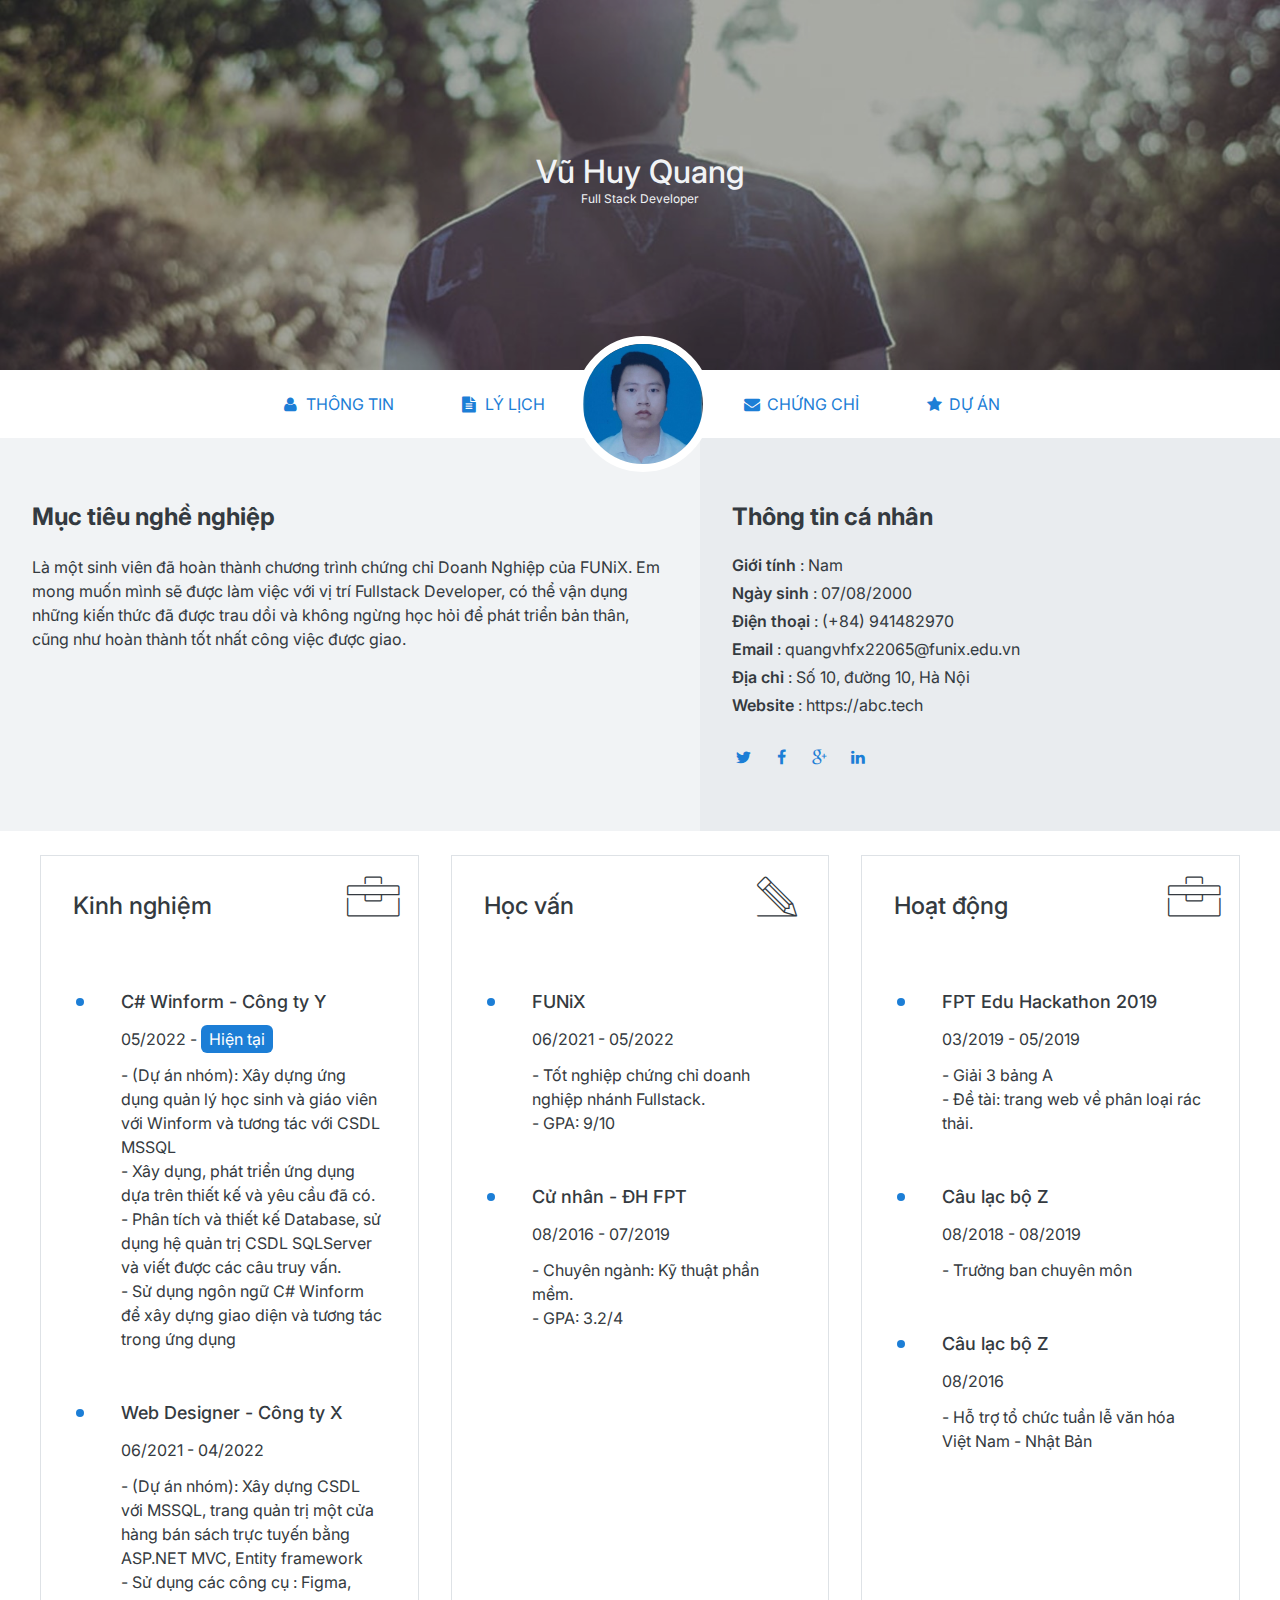
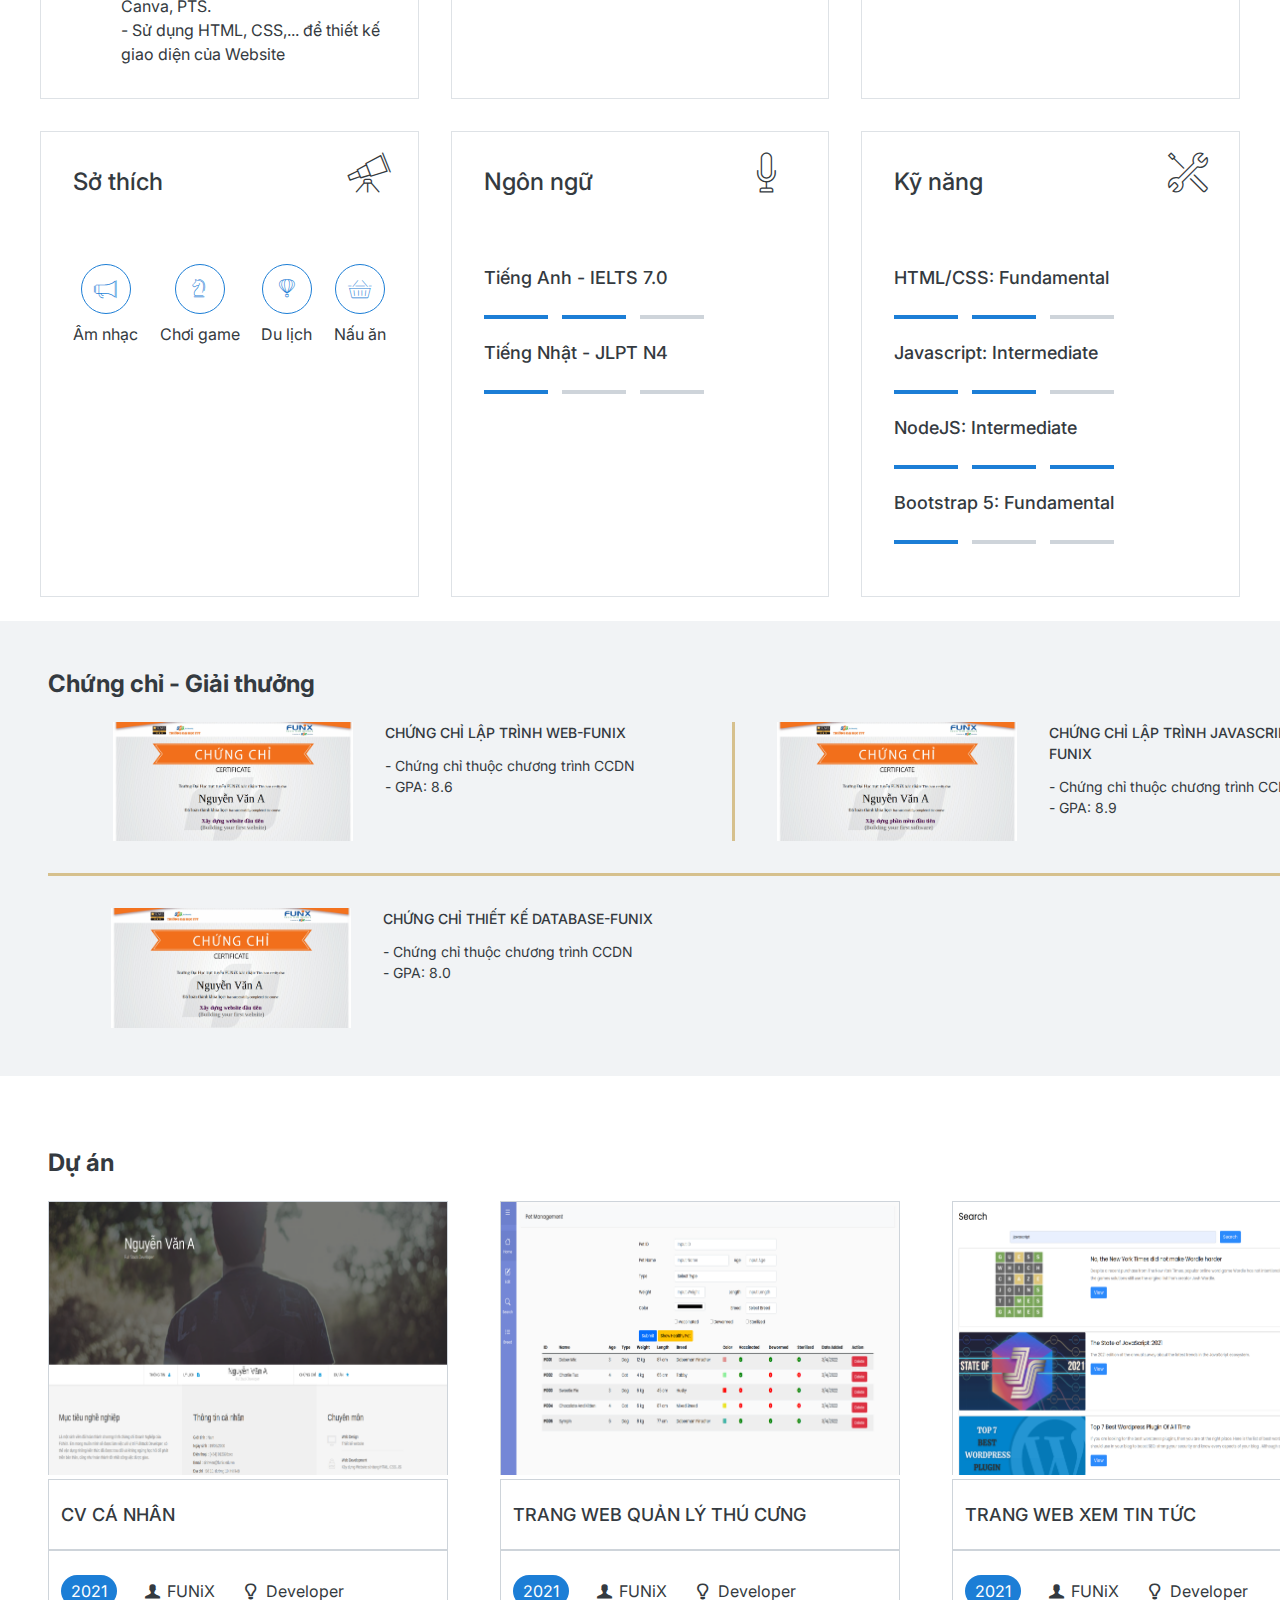
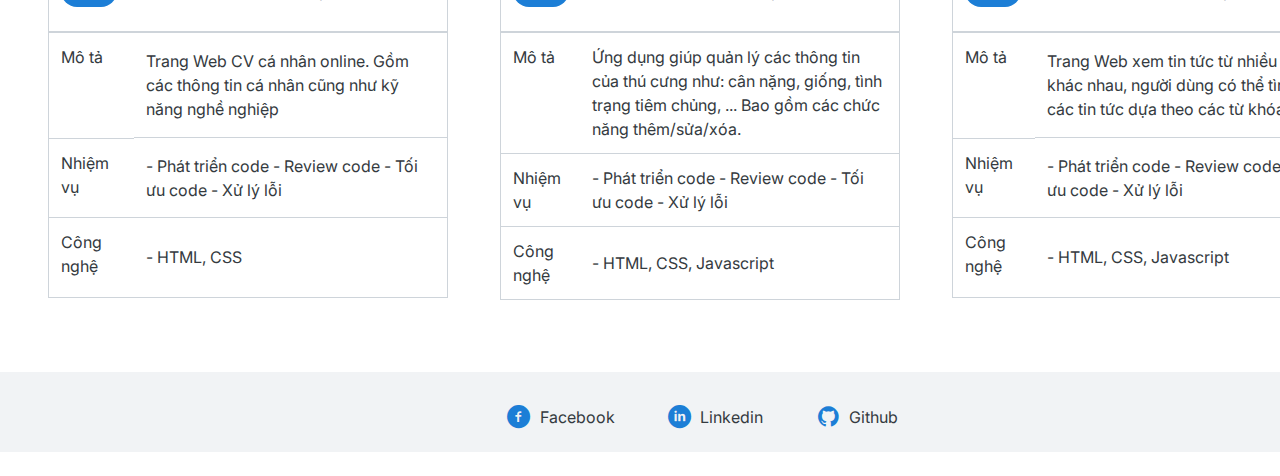
==== index.html @ efa09da6 "Upload assignment 3" ====
<!DOCTYPE html>
<html lang="en">
    <head>
        <meta charset="UTF-8" />
        <meta http-equiv="X-UA-Compatible" content="IE=edge" />
        <meta name="viewport" content="width=device-width, initial-scale=1.0" />

        <!-- CSS -->
        <link rel="stylesheet" href="./css/style.css" />
        <link rel="stylesheet" href="./css/font.css" />
        <link rel="stylesheet" href="./css/laptop.css" />
        <link rel="stylesheet" href="./css/tablet.css" />
        <link rel="stylesheet" href="./css/mobile.css" />
        <!-- Title -->
        <title>Assignment 03</title>
        <link rel="preconnect" href="https://fonts.googleapis.com" />
        <link rel="preconnect" href="https://fonts.gstatic.com" crossorigin />
        <link
            href="https://fonts.googleapis.com/css2?family=Inter:wght@400;500;600;700&display=swap"
            rel="stylesheet"
        />

        <!-- Install Bootstrap -->

        <link
            href="https://cdn.jsdelivr.net/npm/bootstrap@5.3.0-alpha3/dist/css/bootstrap.min.css"
            rel="stylesheet"
            integrity="sha384-KK94CHFLLe+nY2dmCWGMq91rCGa5gtU4mk92HdvYe+M/SXH301p5ILy+dN9+nJOZ"
            crossorigin="anonymous"
        />
        <script
            src="https://cdn.jsdelivr.net/npm/bootstrap@5.3.0-alpha3/dist/js/bootstrap.bundle.min.js"
            integrity="sha384-ENjdO4Dr2bkBIFxQpeoTz1HIcje39Wm4jDKdf19U8gI4ddQ3GYNS7NTKfAdVQSZe"
            crossorigin="anonymous"
        ></script>
    </head>
    <body>
        <!--START BANNER -->
        <div>
            <img
                src="images/banner1.jpg"
                alt="banner"
                class="banner img-fluid"
            />
            <div class="banner-text">
                <h1>Vũ Huy Quang</h1>
                <span>Full Stack Developer</span>
            </div>
        </div>
        <!-- END BANNER -->

        <!-- START NAVBAR -->
        <section id="nav-bar">
            <nav class="nav-container">
                <a href="#about">
                    <i class="icon-user nav-icon"></i>
                    Thông tin
                </a>
                <a href="#job-info">
                    <i class="icon-doc-text-inv nav-icon"></i>
                    Lý lịch
                </a>
                <!-- <div class="nav-text">
                    <p>Vũ Huy Quang</p>
                    <span>Full Stack Developer</span>
                </div> -->
                <img src="images/avatar.jpg" alt="avatar" class="bonus" />
                <a href="#certificate">
                    <i class="icon-mail-alt nav-icon"></i>
                    Chứng chỉ
                </a>
                <a href="#project">
                    <i class="icon-star-1 nav-icon"></i>
                    Dự Án
                </a>
            </nav>
        </section>
        <!-- END NAVBAR -->

        <!-- START THÔNG TIN CÁ NHÂN -->
        <section id="about">
            <div class="about-container">
                <div class="target">
                    <h2 class="section-title">Mục tiêu nghề nghiệp</h2>
                    <p>
                        Là một sinh viên đã hoàn thành chương trình chứng chỉ
                        Doanh Nghiệp của FUNiX. Em mong muốn mình sẽ được làm
                        việc với vị trí Fullstack Developer, có thể vận dụng
                        những kiến thức đã được trau dồi và không ngừng học hỏi
                        để phát triển bản thân, cũng như hoàn thành tốt nhất
                        công việc được giao.
                    </p>
                </div>
                <div class="personal-info">
                    <h2 class="section-title">Thông tin cá nhân</h2>
                    <ul class="info">
                        <li><span>Giới tính</span> : Nam</li>
                        <li><span>Ngày sinh</span> : 07/08/2000</li>
                        <li><span>Điện thoại</span> : (+84) 941482970</li>
                        <li>
                            <span>Email</span> : quangvhfx22065@funix.edu.vn
                        </li>
                        <li><span>Địa chỉ</span> : Số 10, đường 10, Hà Nội</li>
                        <li><span>Website</span> : https://abc.tech</li>
                    </ul>
                    <div class="link-web">
                        <a href="#"><i class="icon-twitter"></i></a>
                        <a href="#"><i class="icon-facebook"></i></a>
                        <a href="#"><i class="icon-gplus"></i></a>
                        <a href="#"><i class="icon-linkedin"></i></a>
                    </div>
                </div>
            </div>
        </section>
        <!-- END THÔNG TIN CÁ NHÂN -->

        <!-- START THÔNG TIN NGHỀ NGHIỆP -->
        <section id="job-info">
            <div class="job-container">
                <div class="exp">
                    <div class="job-title">
                        <h2>Kinh nghiệm</h2>
                        <i class="ic-toolbox job-icon"></i>
                    </div>
                    <div class="exp-content">
                        <ul class="list">
                            <li class="li-bonus">
                                <div class="content">
                                    <p class="title-content">
                                        C# Winform - Công ty Y
                                    </p>
                                    <div class="time">
                                        05/2022 - <span>Hiện tại</span>
                                    </div>
                                    <div class="study">
                                        <p>
                                            - (Dự án nhóm): Xây dựng ứng dụng
                                            quản lý học sinh và giáo viên với
                                            Winform và tương tác với CSDL MSSQL
                                            <br />
                                            - Xây dụng, phát triển ứng dụng dựa
                                            trên thiết kế và yêu cầu đã có.
                                            <br />
                                            - Phân tích và thiết kế Database, sử
                                            dụng hệ quản trị CSDL SQLServer và
                                            viết được các câu truy vấn.
                                            <br />
                                            - Sử dụng ngôn ngữ C# Winform để xây
                                            dựng giao diện và tương tác trong
                                            ứng dụng
                                        </p>
                                    </div>
                                </div>
                            </li>
                            <li class="li-bonus">
                                <div class="content">
                                    <p class="title-content">
                                        Web Designer - Công ty X
                                    </p>
                                    <div class="time">06/2021 - 04/2022</div>
                                    <div class="study">
                                        <p>
                                            - (Dự án nhóm): Xây dựng CSDL với
                                            MSSQL, trang quản trị một cửa hàng
                                            bán sách trực tuyến bằng ASP.NET
                                            MVC, Entity framework
                                            <br />
                                            - Sử dụng các công cụ : Figma,
                                            Canva, PTS. <br />
                                            - Sử dụng HTML, CSS,... để thiết kế
                                            giao diện của Website
                                        </p>
                                    </div>
                                </div>
                            </li>
                        </ul>
                    </div>
                </div>
                <div class="education">
                    <div class="job-title">
                        <h2>Học vấn</h2>
                        <i class="ic-pencil job-icon"></i>
                    </div>
                    <div class="education-content">
                        <ul class="list">
                            <li class="li-bonus">
                                <div class="content">
                                    <p class="title-content">FUNiX</p>
                                    <div class="time">06/2021 - 05/2022</div>
                                    <div class="study">
                                        - Tốt nghiệp chứng chỉ doanh nghiệp
                                        nhánh Fullstack.
                                        <br />
                                        - GPA: 9/10
                                    </div>
                                </div>
                            </li>
                            <li class="li-bonus">
                                <div class="content">
                                    <p class="title-content">
                                        Cử nhân - ĐH FPT
                                    </p>
                                    <div class="time">08/2016 - 07/2019</div>
                                    <div class="study">
                                        - Chuyên ngành: Kỹ thuật phần mềm.
                                        <br />
                                        - GPA: 3.2/4
                                    </div>
                                </div>
                            </li>
                        </ul>
                    </div>
                </div>
                <div class="work">
                    <div class="job-title">
                        <h2>Hoạt động</h2>
                        <i class="ic-toolbox job-icon"></i>
                    </div>
                    <div class="work-content">
                        <ul class="list">
                            <li class="li-bonus">
                                <div class="content">
                                    <p class="title-content">
                                        FPT Edu Hackathon 2019
                                    </p>
                                    <div class="time">03/2019 - 05/2019</div>
                                    <div class="study">
                                        - Giải 3 bảng A
                                        <br />
                                        - Đề tài: trang web về phân loại rác
                                        thải.
                                    </div>
                                </div>
                            </li>
                            <li class="li-bonus">
                                <div class="content">
                                    <p class="title-content">Câu lạc bộ Z</p>
                                    <div class="time">08/2018 - 08/2019</div>
                                    <div class="study">
                                        - Trưởng ban chuyên môn
                                    </div>
                                </div>
                            </li>
                            <li class="li-bonus">
                                <div class="content">
                                    <p class="title-content">Câu lạc bộ Z</p>
                                    <div class="time">08/2016</div>
                                    <div class="study">
                                        - Hỗ trợ tổ chức tuần lễ văn hóa Việt
                                        Nam - Nhật Bản
                                    </div>
                                </div>
                            </li>
                        </ul>
                    </div>
                </div>
                <div class="hobby">
                    <div class="job-title">
                        <h2>Sở thích</h2>
                        <i class="ic-telescope job-icon"></i>
                    </div>
                    <div class="hobby-content">
                        <div class="icon-container">
                            <i class="ic-megaphone hobby-icon-1"></i>
                            <p class="icon-name">Âm nhạc</p>
                        </div>
                        <div class="icon-container">
                            <i class="ic-strategy hobby-icon-2"></i>
                            <p class="icon-name">Chơi game</p>
                        </div>
                        <div class="icon-container">
                            <i class="ic-hotairballoon hobby-icon-2"></i>
                            <p class="icon-name">Du lịch</p>
                        </div>
                        <div class="icon-container">
                            <i class="ic-basket hobby-icon-1"></i>
                            <p class="icon-name">Nấu ăn</p>
                        </div>
                    </div>
                </div>
                <div class="language">
                    <div class="job-title">
                        <h2>Ngôn ngữ</h2>
                        <i class="ic-mic job-icon"></i>
                    </div>
                    <div class="language-content">
                        <p class="title-content">Tiếng Anh - IELTS 7.0</p>
                        <br />
                        <span class="point">&nbsp;</span>
                        <span class="point">&nbsp;</span>
                        <span class="non-point">&nbsp;</span>
                        <p class="title-content">Tiếng Nhật - JLPT N4</p>
                        <br />
                        <span class="point">&nbsp;</span>
                        <span class="non-point">&nbsp;</span>
                        <span class="non-point">&nbsp;</span>
                    </div>
                </div>
                <div class="skill">
                    <div class="job-title">
                        <h2>Kỹ năng</h2>
                        <i class="ic-tools-2 job-icon"></i>
                    </div>
                    <div class="skill-content">
                        <p class="title-content">HTML/CSS: Fundamental</p>
                        <br />
                        <span class="point">&nbsp;</span>
                        <span class="point">&nbsp;</span>
                        <span class="non-point">&nbsp;</span>
                        <p class="title-content">Javascript: Intermediate</p>
                        <br />
                        <span class="point">&nbsp;</span>
                        <span class="point">&nbsp;</span>
                        <span class="non-point">&nbsp;</span>
                        <p class="title-content">NodeJS: Intermediate</p>
                        <br />
                        <span class="point">&nbsp;</span>
                        <span class="point">&nbsp;</span>
                        <span class="point">&nbsp;</span>
                        <p class="title-content">Bootstrap 5: Fundamental</p>
                        <br />
                        <span class="point">&nbsp;</span>
                        <span class="non-point">&nbsp;</span>
                        <span class="non-point">&nbsp;</span>
                    </div>
                </div>
            </div>
        </section>
        <!-- END THÔNG TIN NGHỀ NGHIỆP -->

        <!-- START CHỨNG CHỈ, GIẢI THƯỞNG -->
        <section id="certificate">
            <div class="cert-container">
                <h2 class="section-title">Chứng chỉ - Giải thưởng</h2>
                <div class="cert-content">
                    <div class="cert cert-1">
                        <img
                            src="images/Cert_DBI.png"
                            alt="chứng chỉ"
                            class="img-cert"
                        />
                        <p>
                            <span>chứng chỉ lập trình web-funix</span><br />
                            - Chứng chỉ thuộc chương trình CCDN <br />
                            - GPA: 8.6
                        </p>
                    </div>
                    <div class="cert cert-2">
                        <img
                            src="images/Cert_PRF.png"
                            alt="chứng chỉ"
                            class="img-cert"
                        />
                        <p>
                            <span>chứng chỉ lập trình Javascript - funix</span
                            ><br />
                            - Chứng chỉ thuộc chương trình CCDN <br />
                            - GPA: 8.9
                        </p>
                    </div>
                    <div class="cert cert-3">
                        <img
                            src="images/Cert_WEB.png"
                            alt="chứng chỉ"
                            class="img-cert"
                        />
                        <p>
                            <span>chứng chỉ thiết kế database-funix</span><br />
                            - Chứng chỉ thuộc chương trình CCDN <br />
                            - GPA: 8.0
                        </p>
                    </div>
                </div>
            </div>
        </section>
        <!-- END CHỨNG CHỈ, GIẢI THƯỞNG -->

        <!-- START DỰ ÁN -->
        <section id="project">
            <div class="project-container">
                <h2 class="section-title">Dự án</h2>
                <div class="project-content">
                    <div class="project-1">
                        <img
                            src="images/project_1.png"
                            alt="Dự án 1"
                            class="project-img"
                        />
                        <div class="project-title">CV cá nhân</div>
                        <div class="project-info">
                            <span class="project-time">2021</span>
                            <p>
                                <i class="icon-user-1"></i>
                                FUNiX
                            </p>
                            <p>
                                <i class="icon-lamp"></i>
                                Developer
                            </p>
                        </div>
                        <table class="#">
                            <tr>
                                <td class="th">Mô tả</td>
                                <td>
                                    Trang Web CV cá nhân online. Gồm các thông
                                    tin cá nhân cũng như kỹ năng nghề nghiệp
                                </td>
                            </tr>
                            <tr>
                                <td>Nhiệm vụ</td>
                                <td>
                                    - Phát triển code - Review code - Tối ưu
                                    code - Xử lý lỗi
                                </td>
                            </tr>
                            <tr>
                                <td>Công nghệ</td>
                                <td>- HTML, CSS</td>
                            </tr>
                        </table>
                    </div>
                    <div class="project-2">
                        <img
                            src="images/project_2.png"
                            alt="Dự án 2"
                            class="project-img"
                        />
                        <div class="project-title">
                            Trang web quản lý thú cưng
                        </div>
                        <div class="project-info">
                            <span class="project-time">2021</span>
                            <p>
                                <i class="icon-user-1"></i>
                                FUNiX
                            </p>
                            <p>
                                <i class="icon-lamp"></i>
                                Developer
                            </p>
                        </div>
                        <table class="#">
                            <tr>
                                <td class="th">Mô tả</td>
                                <td>
                                    Ứng dụng giúp quản lý các thông tin của thú
                                    cưng như: cân nặng, giống, tình trạng tiêm
                                    chủng, ... Bao gồm các chức năng
                                    thêm/sửa/xóa.
                                </td>
                            </tr>
                            <tr>
                                <td>Nhiệm vụ</td>
                                <td>
                                    - Phát triển code - Review code - Tối ưu
                                    code - Xử lý lỗi
                                </td>
                            </tr>
                            <tr>
                                <td>Công nghệ</td>
                                <td>- HTML, CSS, Javascript</td>
                            </tr>
                        </table>
                    </div>
                    <div class="project-3">
                        <img
                            src="images/project_3.png"
                            alt="Dự án 3"
                            class="project-img"
                        />
                        <div class="project-title">Trang web xem tin tức</div>
                        <div class="project-info">
                            <span class="project-time">2021</span>
                            <p>
                                <i class="icon-user-1"></i>
                                FUNiX
                            </p>
                            <p>
                                <i class="icon-lamp"></i>
                                Developer
                            </p>
                        </div>
                        <table class="#">
                            <tr>
                                <td class="th">Mô tả</td>
                                <td>
                                    Trang Web xem tin tức từ nhiều nguồn khác
                                    nhau, người dùng có thể tìm kiếm các tin tức
                                    dựa theo các từ khóa
                                </td>
                            </tr>
                            <tr>
                                <td>Nhiệm vụ</td>
                                <td>
                                    - Phát triển code - Review code - Tối ưu
                                    code - Xử lý lỗi
                                </td>
                            </tr>
                            <tr>
                                <td>Công nghệ</td>
                                <td>- HTML, CSS, Javascript</td>
                            </tr>
                        </table>
                    </div>
                </div>
            </div>
        </section>
        <!-- END DỰ ÁN -->

        <!-- START LIÊN HỆ -->
        <section id="footer">
            <div class="footer-container">
                <ul>
                    <li>
                        <i class="icon-facebook-circled footer-icon"></i>
                        Facebook
                    </li>
                    <li>
                        <i class="icon-linkedin-circled footer-icon"></i>
                        Linkedin
                    </li>
                    <li>
                        <i class="icon-github-circled footer-icon"></i>
                        Github
                    </li>
                </ul>
            </div>
        </section>
        <!-- END LIÊN HỆ -->

        <!-- Popper -->
        <script
            src="https://cdn.jsdelivr.net/npm/@popperjs/core@2.11.7/dist/umd/popper.min.js"
            integrity="sha384-zYPOMqeu1DAVkHiLqWBUTcbYfZ8osu1Nd6Z89ify25QV9guujx43ITvfi12/QExE"
            crossorigin="anonymous"
        ></script>
        <script
            src="https://cdn.jsdelivr.net/npm/bootstrap@5.3.0-alpha3/dist/js/bootstrap.min.js"
            integrity="sha384-Y4oOpwW3duJdCWv5ly8SCFYWqFDsfob/3GkgExXKV4idmbt98QcxXYs9UoXAB7BZ"
            crossorigin="anonymous"
        ></script>
    </body>
</html>
---- css/style.css ----
/*
SPACING SYSTEM (px)
2 / 4 / 8 / 12 / 16 / 24 / 32 / 48 / 64 / 80 / 96 / 128

FONT SIZE SYSTEM (px)
10 / 12 / 14 / 16 / 18 / 20 / 24 / 30 / 36 / 44 / 52 / 62 / 74 / 86 / 98
*/

/* text color: #343a40 */

* {
    margin: 0px;
    padding: 0;
    box-sizing: border-box;
}

body {
    font-family: "Inter", sans-serif;
}

/* CSS banner */

.banner-text h1 {
    font-size: 2em;
    font-weight: 500;
}

.banner-text span {
    font-size: 12px;
}

.banner {
    display: block;
    width: 1400px;
    margin: auto;
    /* margin-bottom: 24px; */
    position: relative;
    filter: brightness(70%);
    max-width: 100%;
    height: auto;
}

.banner-text {
    color: #f1f3f5;
    text-align: center;
    line-height: 1.1;
    position: absolute;
    top: 20%;
    left: 50%;
    transform: translate(-50%, -50%);
}

/* CSS Navbar */

.nav-container {
    display: flex;
    align-items: center;
    justify-content: center;
    gap: 64px;
}

.nav-text {
    display: inline-block;
    text-align: center;
    color: #212529;
}

.nav-text p {
    font-size: 24px;
}

.nav-text span {
    font-size: 12px;
}

#nav-bar a:link,
#nav-bar a:visited {
    font-size: 16px;
    text-decoration: none;
    text-transform: uppercase;
    color: #1c7ed6;
    cursor: pointer;
}

/* CSS about */

.about-container {
    width: 1400px;
    margin: 0px auto;
    display: grid;
    grid-template-columns: 1fr 1fr;
    color: #343a40;
}

.target {
    background: #f1f3f5;
    padding: 64px 32px;
}

.section-title {
    font-size: 24px;
    margin-bottom: 24px;
}

.target p {
    font-size: 16px;
    line-height: 1.5;
}

.personal-info {
    background: #e9ecef;
    padding: 64px 32px;
}

.info {
    display: flex;
    flex-direction: column;
    gap: 8px;
    margin-bottom: 32px;
    padding-left: 0;
}

.info li {
    list-style: none;
}

.info li span {
    font-weight: 600;
}

.link-web a:link,
.link-web a:visited {
    color: #1c7ed6;
    cursor: pointer;
}

.link-web a {
    margin-right: 12px;
}

.link-web a:last-child {
    margin-left: 0;
}

/* CSS job info */

/* CSS Kinh nghiệm, Học vấn, Hoạt động */

.job-container {
    width: 1200px;
    margin: 24px auto;
    display: grid;
    grid-template-columns: 1fr 1fr 1fr;
    grid-template-rows: auto auto;
    gap: 32px;
    /* align-items: center; */
    justify-content: center;
    color: #343a40;
    line-height: 1.5;
}

.exp,
.education,
.work,
.hobby,
.language,
.skill {
    padding: 32px;
    border: 1px solid #dee2e6;
}

.job-title {
    display: flex;
    align-items: center;
    justify-content: space-between;
    margin-bottom: 64px;
}

.job-container h2 {
    font-size: 24px;
    font-weight: 500;
    width: 75%;
}

.job-icon {
    transform: scale(2.5) translate(50%, -25%);
    width: 25%;
}

.title-content {
    font-size: 18px;
    font-weight: 500;
}

.time {
    margin: 12px auto;
}

.time span {
    color: #fff;
    padding: 4px 8px;
    background-color: #1c7ed6;
    border-radius: 6px;
}

.list {
    list-style: none;
    display: flex;
    flex-direction: column;
    gap: 48px;
}

.li-bonus {
    position: relative;
    margin: 0;
    padding-left: 48px;
}

.li-bonus::before {
    content: "";
    border-radius: 50%;
    background-color: #1c7ed6;
    position: absolute;
    top: 10px;
    left: 3px;
    height: 8px;
    width: 8px;
}

/* CSS Sở thích, Ngôn ngữ, Kỹ năng */

.hobby-content {
    display: flex;
    align-items: center;
    justify-content: space-between;
}

.hobby-icon-1,
.hobby-icon-2 {
    width: 24px;
    height: 24px;
    padding: 24px;
    border: 1px solid #1c7ed6;
    border-radius: 50%;
    color: #1c7ed6;
    position: relative;
    font-size: 18px;
}

.hobby-icon-1::before {
    position: absolute;
    top: 32%;
    left: 26%;
}

.hobby-icon-2::before {
    position: absolute;
    top: 31%;
    left: 34%;
}

.icon-container {
    display: flex;
    flex-direction: column;
    align-items: center;
    gap: 8px;
}

.point {
    background: #1c7ed6;
    display: inline-block;
    height: 4px;
    margin-right: 10px;
    width: 64px;
}

.non-point {
    background: #ced4da;
    display: inline-block;
    height: 4px;
    margin-right: 10px;
    width: 64px;
}

/* CSS chứng chỉ, giải thưởng */

.cert-container {
    width: 1400px;
    background-color: #f1f3f5;
    margin: 24px auto;
    padding: 48px;
    color: #343a40;
}

.cert-content {
    display: grid;
    grid-template-columns: 1fr 1fr;
    gap: 0px;
    align-content: center;
    justify-content: space-between;
}

.cert {
    display: flex;
    align-items: flex-start;
    justify-content: center;
    gap: 32px;
}

.cert-1,
.cert-2 {
    padding-bottom: 32px;
    border-bottom: 3px solid #d6c08d;
}

.cert-2 {
    padding-left: 32px;
}

.cert-2::before {
    content: "";
    background-color: #d6c08d;
    display: inline-block;
    height: 119px;
    margin-right: 10px;
    width: 3px;
}
.cert-3 {
    padding-top: 32px;
    padding-left: 16px;
}

.cert span {
    font-size: 14px;
    display: inline-block;
    margin-bottom: 12px;
    font-weight: 500;
    text-transform: uppercase;
}

.cert p {
    font-size: 14px;
    line-height: 1.5;
}

.img-cert {
    width: 240px;
}

/* CSS Dự án */

.project-container {
    width: 1400px;
    margin: 24px auto;
    padding: 48px;
    color: #343a40;
}

.project-content {
    display: flex;
    align-items: flex-start;
    justify-content: space-between;
    gap: 24px;
    border-collapse: collapse;
}

.project-img {
    width: 400px;
    border: 1px solid #ced4da;
    border-bottom: none;
}

.project-title {
    font-size: 18px;
    font-weight: 500;
    text-transform: uppercase;
    padding: 24px 12px;
    border: 1px solid #ced4da;
}

.project-info {
    font-size: 16px;
    display: flex;
    align-items: center;
    justify-content: flex-start;
    gap: 24px;
    padding: 24px 12px;
    border: 1px solid #ced4da;
}

.project-time {
    color: #fff;
    padding: 6px 10px;
    background-color: #1c7ed6;
    border-radius: 100px;
}

table {
    width: 400px;
    height: 266px;
    border-collapse: collapse;
    border: 1px solid #ced4da;
    font-size: 16px;
    line-height: 1.5;
}

tr td:first-child {
    display: flex;
    align-items: flex-start;
    border-bottom: none;
}

.th {
    border-top: none;
}

td {
    border-bottom: 1px solid #ced4da;
    border-top: 1px solid #ced4da;
    padding: 12px;
    text-align: left;
}

/* CSS footer */

.footer-container {
    width: 1400px;
    height: 80px;
    margin: 24px auto;
    background-color: #f1f3f5;
    color: #343a40;
    font-size: 16px;
}

.footer-icon {
    color: #1c7ed6;
    font-size: 24px;
}

.footer-container ul {
    list-style: none;
    display: flex;
    align-items: center;
    justify-content: center;
    gap: 48px;
    padding-top: 30px;
}

.footer-container li {
    display: flex;
    align-items: center;
    justify-content: space-between;
    gap: 4px;
}

/* CSS năng cao */

.bonus {
    width: 68px;
    border: 4px solid #fff;
    border-radius: 50%;
    transform: scale(2);
}
---- css/font.css ----
@font-face {
	font-family: 'open_sanslight';
	src: url('../fonts/OpenSans-Light-webfont.eot');
	src: url('../fonts/OpenSans-Light-webfont.eot#iefix') format('embedded-opentype'),
		url('../fonts/OpenSans-Light-webfont.woff') format('woff'),
		url('../fonts/OpenSans-Light-webfont.ttf') format('truetype'),
		url('../fonts/OpenSans-Light-webfont.svg#open_sanslight') format('svg');
	font-weight: normal;
	font-style: normal;

}

@font-face {
	font-family: 'open_sansitalic';
	src: url('../fonts/OpenSans-Italic-webfont.eot');
	src: url('../fonts/OpenSans-Italic-webfont.eot#iefix') format('embedded-opentype'),
		url('../fonts/OpenSans-Italic-webfont.woff') format('woff'),
		url('../fonts/OpenSans-Italic-webfont.ttf') format('truetype'),
		url('../fonts/OpenSans-Italic-webfont.svg#open_sansitalic') format('svg');
	font-weight: normal;
	font-style: normal;

}

@font-face {
	font-family: 'open_sanssemibold';
	src: url('../fonts/OpenSans-Semibold-webfont.eot');
	src: url('../fonts/OpenSans-Semibold-webfont.eot#iefix') format('embedded-opentype'),
		url('../fonts/OpenSans-Semibold-webfont.woff') format('woff'),
		url('../fonts/OpenSans-Semibold-webfont.ttf') format('truetype'),
		url('../fonts/OpenSans-Semibold-webfont.svg#open_sanssemibold') format('svg');
	font-weight: normal;
	font-style: normal;

}


@font-face {
	font-family: 'open_sanslight_italic';
	src: url('../fonts/OpenSans-LightItalic-webfont.eot');
	src: url('../fonts/OpenSans-LightItalic-webfont.eot#iefix') format('embedded-opentype'),
		url('../fonts/OpenSans-LightItalic-webfont.woff') format('woff'),
		url('../fonts/OpenSans-LightItalic-webfont.ttf') format('truetype'),
		url('../fonts/OpenSans-LightItalic-webfont.svg#open_sanslight_italic') format('svg');
	font-weight: normal;
	font-style: normal;

}

@font-face {
	font-family: 'open_sansregular';
	src: url('../fonts/OpenSans-Regular-webfont.eot');
	src: url('../fonts/OpenSans-Regular-webfont.eot#iefix') format('embedded-opentype'),
		url('../fonts/OpenSans-Regular-webfont.woff') format('woff'),
		url('../fonts/OpenSans-Regular-webfont.ttf') format('truetype'),
		url('../fonts/OpenSans-Regular-webfont.svg#open_sansregular') format('svg');
	font-weight: normal;
	font-style: normal;

}


@font-face {
	font-family: 'fontello';
	src: url('../fonts/fontello.eot');
	src: url('../fonts/fontello.eot#iefix') format('embedded-opentype'),
		url('../fonts/fontello.woff') format('woff'),
		url('../fonts/fontello.ttf') format('truetype'),
		url('../fonts/fontello.svg#fontello') format('svg');
	font-weight: normal;
	font-style: normal;
}

[class^="icon-"]:before,
[class*=" icon-"]:before {
	font-family: "fontello";
	font-style: normal;
	font-weight: normal;
	speak: none;

	display: inline-block;
	text-decoration: inherit;
	width: 1em;
	margin-right: .2em;
	text-align: center;
	/* opacity: .8; */

	/* For safety - reset parent styles, that can break glyph codes*/
	font-variant: normal;
	text-transform: none;

	/* fix buttons height, for twitter bootstrap */
	line-height: 1em;

	/* Animation center compensation - margins should be symmetric */
	/* remove if not needed */
	margin-left: .2em;

	/* you can be more comfortable with increased icons size */
	/* font-size: 120%; */

	/* Font smoothing. That was taken from TWBS */
	-webkit-font-smoothing: antialiased;
	-moz-osx-font-smoothing: grayscale;

	/* Uncomment for 3D effect */
	/* text-shadow: 1px 1px 1px rgba(127, 127, 127, 0.3); */
}

.icon-emo-happy:before {
	content: '\e800';
}

/* '' */
.icon-emo-wink:before {
	content: '\e801';
}

/* '' */
.icon-emo-wink2:before {
	content: '\e802';
}

/* '' */
.icon-emo-unhappy:before {
	content: '\e803';
}

/* '' */
.icon-emo-sleep:before {
	content: '\e804';
}

/* '' */
.icon-emo-thumbsup:before {
	content: '\e805';
}

/* '' */
.icon-emo-devil:before {
	content: '\e806';
}

/* '' */
.icon-emo-surprised:before {
	content: '\e807';
}

/* '' */
.icon-emo-tongue:before {
	content: '\e808';
}

/* '' */
.icon-emo-coffee:before {
	content: '\e809';
}

/* '' */
.icon-emo-sunglasses:before {
	content: '\e80a';
}

/* '' */
.icon-emo-displeased:before {
	content: '\e80b';
}

/* '' */
.icon-emo-beer:before {
	content: '\e80c';
}

/* '' */
.icon-emo-grin:before {
	content: '\e80d';
}

/* '' */
.icon-emo-angry:before {
	content: '\e80e';
}

/* '' */
.icon-emo-saint:before {
	content: '\e80f';
}

/* '' */
.icon-emo-cry:before {
	content: '\e810';
}

/* '' */
.icon-emo-shoot:before {
	content: '\e811';
}

/* '' */
.icon-emo-squint:before {
	content: '\e812';
}

/* '' */
.icon-emo-laugh:before {
	content: '\e813';
}

/* '' */
.icon-spin1:before {
	content: '\e814';
}

/* '' */
.icon-spin2:before {
	content: '\e815';
}

/* '' */
.icon-spin3:before {
	content: '\e816';
}

/* '' */
.icon-spin4:before {
	content: '\e817';
}

/* '' */
.icon-spin5:before {
	content: '\e818';
}

/* '' */
.icon-spin6:before {
	content: '\e819';
}

/* '' */
.icon-firefox:before {
	content: '\e81a';
}

/* '' */
.icon-chrome:before {
	content: '\e81b';
}

/* '' */
.icon-opera:before {
	content: '\e81c';
}

/* '' */
.icon-ie:before {
	content: '\e81d';
}

/* '' */
.icon-crown:before {
	content: '\e81e';
}

/* '' */
.icon-crown-plus:before {
	content: '\e81f';
}

/* '' */
.icon-crown-minus:before {
	content: '\e820';
}

/* '' */
.icon-marquee:before {
	content: '\e821';
}

/* '' */
.icon-glass:before {
	content: '\e822';
}

/* '' */
.icon-music:before {
	content: '\e823';
}

/* '' */
.icon-search:before {
	content: '\e824';
}

/* '' */
.icon-mail:before {
	content: '\e825';
}

/* '' */
.icon-mail-alt:before {
	content: '\e826';
}

/* '' */
.icon-mail-squared:before {
	content: '\e827';
}

/* '' */
.icon-heart:before {
	content: '\e828';
}

/* '' */
.icon-heart-empty:before {
	content: '\e829';
}

/* '' */
.icon-star-1:before {
	content: '\e82a';
}

/* '' */
.icon-star-empty-1:before {
	content: '\e82b';
}

/* '' */
.icon-star-half:before {
	content: '\e82c';
}

/* '' */
.icon-star-half-alt:before {
	content: '\e82d';
}

/* '' */
.icon-user:before {
	content: '\e82e';
}

/* '' */
.icon-user-plus:before {
	content: '\e82f';
}

/* '' */
.icon-user-times:before {
	content: '\e830';
}

/* '' */
.icon-users:before {
	content: '\e831';
}

/* '' */
.icon-male:before {
	content: '\e832';
}

/* '' */
.icon-female:before {
	content: '\e833';
}

/* '' */
.icon-child:before {
	content: '\e834';
}

/* '' */
.icon-user-secret:before {
	content: '\e835';
}

/* '' */
.icon-video:before {
	content: '\e836';
}

/* '' */
.icon-videocam:before {
	content: '\e837';
}

/* '' */
.icon-picture:before {
	content: '\e838';
}

/* '' */
.icon-camera:before {
	content: '\e839';
}

/* '' */
.icon-camera-alt:before {
	content: '\e83a';
}

/* '' */
.icon-th-large:before {
	content: '\e83b';
}

/* '' */
.icon-th:before {
	content: '\e83c';
}

/* '' */
.icon-th-list:before {
	content: '\e83d';
}

/* '' */
.icon-ok:before {
	content: '\e83e';
}

/* '' */
.icon-ok-circled:before {
	content: '\e83f';
}

/* '' */
.icon-ok-circled2:before {
	content: '\e840';
}

/* '' */
.icon-ok-squared:before {
	content: '\e841';
}

/* '' */
.icon-cancel:before {
	content: '\e842';
}

/* '' */
.icon-cancel-circled:before {
	content: '\e843';
}

/* '' */
.icon-cancel-circled2:before {
	content: '\e844';
}

/* '' */
.icon-plus:before {
	content: '\e845';
}

/* '' */
.icon-plus-circled:before {
	content: '\e846';
}

/* '' */
.icon-plus-squared:before {
	content: '\e847';
}

/* '' */
.icon-plus-squared-alt:before {
	content: '\e848';
}

/* '' */
.icon-minus:before {
	content: '\e849';
}

/* '' */
.icon-minus-circled:before {
	content: '\e84a';
}

/* '' */
.icon-minus-squared:before {
	content: '\e84b';
}

/* '' */
.icon-minus-squared-alt:before {
	content: '\e84c';
}

/* '' */
.icon-help:before {
	content: '\e84d';
}

/* '' */
.icon-help-circled:before {
	content: '\e84e';
}

/* '' */
.icon-info-circled:before {
	content: '\e84f';
}

/* '' */
.icon-info:before {
	content: '\e850';
}

/* '' */
.icon-home:before {
	content: '\e851';
}

/* '' */
.icon-link:before {
	content: '\e852';
}

/* '' */
.icon-unlink:before {
	content: '\e853';
}

/* '' */
.icon-link-ext:before {
	content: '\e854';
}

/* '' */
.icon-link-ext-alt:before {
	content: '\e855';
}

/* '' */
.icon-attach:before {
	content: '\e856';
}

/* '' */
.icon-lock:before {
	content: '\e857';
}

/* '' */
.icon-lock-open:before {
	content: '\e858';
}

/* '' */
.icon-lock-open-alt:before {
	content: '\e859';
}

/* '' */
.icon-pin:before {
	content: '\e85a';
}

/* '' */
.icon-eye:before {
	content: '\e85b';
}

/* '' */
.icon-eye-off:before {
	content: '\e85c';
}

/* '' */
.icon-tag-1:before {
	content: '\e85d';
}

/* '' */
.icon-tags:before {
	content: '\e85e';
}

/* '' */
.icon-bookmark:before {
	content: '\e85f';
}

/* '' */
.icon-bookmark-empty:before {
	content: '\e860';
}

/* '' */
.icon-flag:before {
	content: '\e861';
}

/* '' */
.icon-flag-empty:before {
	content: '\e862';
}

/* '' */
.icon-flag-checkered:before {
	content: '\e863';
}

/* '' */
.icon-thumbs-up:before {
	content: '\e864';
}

/* '' */
.icon-thumbs-down:before {
	content: '\e865';
}

/* '' */
.icon-thumbs-up-alt:before {
	content: '\e866';
}

/* '' */
.icon-thumbs-down-alt:before {
	content: '\e867';
}

/* '' */
.icon-download:before {
	content: '\e868';
}

/* '' */
.icon-upload:before {
	content: '\e869';
}

/* '' */
.icon-download-cloud:before {
	content: '\e86a';
}

/* '' */
.icon-upload-cloud:before {
	content: '\e86b';
}

/* '' */
.icon-reply:before {
	content: '\e86c';
}

/* '' */
.icon-reply-all:before {
	content: '\e86d';
}

/* '' */
.icon-forward:before {
	content: '\e86e';
}

/* '' */
.icon-quote-left:before {
	content: '\e86f';
}

/* '' */
.icon-quote-right:before {
	content: '\e870';
}

/* '' */
.icon-code:before {
	content: '\e871';
}

/* '' */
.icon-export:before {
	content: '\e872';
}

/* '' */
.icon-export-alt:before {
	content: '\e873';
}

/* '' */
.icon-share:before {
	content: '\e874';
}

/* '' */
.icon-share-squared:before {
	content: '\e875';
}

/* '' */
.icon-pencil:before {
	content: '\e876';
}

/* '' */
.icon-pencil-squared:before {
	content: '\e877';
}

/* '' */
.icon-edit:before {
	content: '\e878';
}

/* '' */
.icon-print:before {
	content: '\e879';
}

/* '' */
.icon-retweet:before {
	content: '\e87a';
}

/* '' */
.icon-keyboard:before {
	content: '\e87b';
}

/* '' */
.icon-gamepad:before {
	content: '\e87c';
}

/* '' */
.icon-comment:before {
	content: '\e87d';
}

/* '' */
.icon-chat:before {
	content: '\e87e';
}

/* '' */
.icon-comment-empty:before {
	content: '\e87f';
}

/* '' */
.icon-chat-empty:before {
	content: '\e880';
}

/* '' */
.icon-bell:before {
	content: '\e881';
}

/* '' */
.icon-bell-alt:before {
	content: '\e882';
}

/* '' */
.icon-bell-off:before {
	content: '\e883';
}

/* '' */
.icon-bell-off-empty:before {
	content: '\e884';
}

/* '' */
.icon-attention-alt:before {
	content: '\e885';
}

/* '' */
.icon-attention:before {
	content: '\e886';
}

/* '' */
.icon-attention-circled:before {
	content: '\e887';
}

/* '' */
.icon-location:before {
	content: '\e888';
}

/* '' */
.icon-direction:before {
	content: '\e889';
}

/* '' */
.icon-compass:before {
	content: '\e88a';
}

/* '' */
.icon-trash:before {
	content: '\e88b';
}

/* '' */
.icon-trash-empty:before {
	content: '\e88c';
}

/* '' */
.icon-doc:before {
	content: '\e88d';
}

/* '' */
.icon-docs:before {
	content: '\e88e';
}

/* '' */
.icon-doc-text:before {
	content: '\e88f';
}

/* '' */
.icon-doc-inv:before {
	content: '\e890';
}

/* '' */
.icon-doc-text-inv:before {
	content: '\e891';
}

/* '' */
.icon-file-pdf:before {
	content: '\e892';
}

/* '' */
.icon-file-word:before {
	content: '\e893';
}

/* '' */
.icon-file-excel:before {
	content: '\e894';
}

/* '' */
.icon-file-powerpoint:before {
	content: '\e895';
}

/* '' */
.icon-file-image:before {
	content: '\e896';
}

/* '' */
.icon-file-archive:before {
	content: '\e897';
}

/* '' */
.icon-file-audio:before {
	content: '\e898';
}

/* '' */
.icon-file-video:before {
	content: '\e899';
}

/* '' */
.icon-file-code:before {
	content: '\e89a';
}

/* '' */
.icon-folder:before {
	content: '\e89b';
}

/* '' */
.icon-folder-open:before {
	content: '\e89c';
}

/* '' */
.icon-folder-empty:before {
	content: '\e89d';
}

/* '' */
.icon-folder-open-empty:before {
	content: '\e89e';
}

/* '' */
.icon-box:before {
	content: '\e89f';
}

/* '' */
.icon-rss:before {
	content: '\e8a0';
}

/* '' */
.icon-rss-squared:before {
	content: '\e8a1';
}

/* '' */
.icon-phone:before {
	content: '\e8a2';
}

/* '' */
.icon-phone-squared:before {
	content: '\e8a3';
}

/* '' */
.icon-fax:before {
	content: '\e8a4';
}

/* '' */
.icon-menu:before {
	content: '\e8a5';
}

/* '' */
.icon-cog:before {
	content: '\e8a6';
}

/* '' */
.icon-cog-alt:before {
	content: '\e8a7';
}

/* '' */
.icon-wrench:before {
	content: '\e8a8';
}

/* '' */
.icon-sliders:before {
	content: '\e8a9';
}

/* '' */
.icon-basket:before {
	content: '\e8aa';
}

/* '' */
.icon-cart-plus:before {
	content: '\e8ab';
}

/* '' */
.icon-cart-arrow-down:before {
	content: '\e8ac';
}

/* '' */
.icon-calendar:before {
	content: '\e8ad';
}

/* '' */
.icon-calendar-empty:before {
	content: '\e8ae';
}

/* '' */
.icon-login:before {
	content: '\e8af';
}

/* '' */
.icon-logout:before {
	content: '\e8b0';
}

/* '' */
.icon-mic:before {
	content: '\e8b1';
}

/* '' */
.icon-mute:before {
	content: '\e8b2';
}

/* '' */
.icon-volume-off:before {
	content: '\e8b3';
}

/* '' */
.icon-volume-down:before {
	content: '\e8b4';
}

/* '' */
.icon-volume-up:before {
	content: '\e8b5';
}

/* '' */
.icon-headphones:before {
	content: '\e8b6';
}

/* '' */
.icon-clock:before {
	content: '\e8b7';
}

/* '' */
.icon-lightbulb:before {
	content: '\e8b8';
}

/* '' */
.icon-block:before {
	content: '\e8b9';
}

/* '' */
.icon-resize-full:before {
	content: '\e8ba';
}

/* '' */
.icon-resize-full-alt:before {
	content: '\e8bb';
}

/* '' */
.icon-resize-small:before {
	content: '\e8bc';
}

/* '' */
.icon-resize-vertical:before {
	content: '\e8bd';
}

/* '' */
.icon-resize-horizontal:before {
	content: '\e8be';
}

/* '' */
.icon-move:before {
	content: '\e8bf';
}

/* '' */
.icon-zoom-in:before {
	content: '\e8c0';
}

/* '' */
.icon-zoom-out:before {
	content: '\e8c1';
}

/* '' */
.icon-down-circled2:before {
	content: '\e8c2';
}

/* '' */
.icon-up-circled2:before {
	content: '\e8c3';
}

/* '' */
.icon-left-circled2:before {
	content: '\e8c4';
}

/* '' */
.icon-right-circled2:before {
	content: '\e8c5';
}

/* '' */
.icon-down-dir:before {
	content: '\e8c6';
}

/* '' */
.icon-up-dir:before {
	content: '\e8c7';
}

/* '' */
.icon-left-dir:before {
	content: '\e8c8';
}

/* '' */
.icon-right-dir:before {
	content: '\e8c9';
}

/* '' */
.icon-down-open:before {
	content: '\e8ca';
}

/* '' */
.icon-left-open:before {
	content: '\e8cb';
}

/* '' */
.icon-right-open:before {
	content: '\e8cc';
}

/* '' */
.icon-up-open:before {
	content: '\e8cd';
}

/* '' */
.icon-angle-left:before {
	content: '\e8ce';
}

/* '' */
.icon-angle-right:before {
	content: '\e8cf';
}

/* '' */
.icon-angle-up:before {
	content: '\e8d0';
}

/* '' */
.icon-angle-down:before {
	content: '\e8d1';
}

/* '' */
.icon-angle-circled-left:before {
	content: '\e8d2';
}

/* '' */
.icon-angle-circled-right:before {
	content: '\e8d3';
}

/* '' */
.icon-angle-circled-up:before {
	content: '\e8d4';
}

/* '' */
.icon-angle-circled-down:before {
	content: '\e8d5';
}

/* '' */
.icon-angle-double-left:before {
	content: '\e8d6';
}

/* '' */
.icon-angle-double-right:before {
	content: '\e8d7';
}

/* '' */
.icon-angle-double-up:before {
	content: '\e8d8';
}

/* '' */
.icon-angle-double-down:before {
	content: '\e8d9';
}

/* '' */
.icon-down:before {
	content: '\e8da';
}

/* '' */
.icon-left:before {
	content: '\e8db';
}

/* '' */
.icon-right:before {
	content: '\e8dc';
}

/* '' */
.icon-up:before {
	content: '\e8dd';
}

/* '' */
.icon-down-big:before {
	content: '\e8de';
}

/* '' */
.icon-left-big:before {
	content: '\e8df';
}

/* '' */
.icon-right-big:before {
	content: '\e8e0';
}

/* '' */
.icon-up-big:before {
	content: '\e8e1';
}

/* '' */
.icon-right-hand:before {
	content: '\e8e2';
}

/* '' */
.icon-left-hand:before {
	content: '\e8e3';
}

/* '' */
.icon-up-hand:before {
	content: '\e8e4';
}

/* '' */
.icon-down-hand:before {
	content: '\e8e5';
}

/* '' */
.icon-left-circled:before {
	content: '\e8e6';
}

/* '' */
.icon-right-circled:before {
	content: '\e8e7';
}

/* '' */
.icon-up-circled:before {
	content: '\e8e8';
}

/* '' */
.icon-down-circled:before {
	content: '\e8e9';
}

/* '' */
.icon-cw:before {
	content: '\e8ea';
}

/* '' */
.icon-ccw:before {
	content: '\e8eb';
}

/* '' */
.icon-arrows-cw:before {
	content: '\e8ec';
}

/* '' */
.icon-level-up:before {
	content: '\e8ed';
}

/* '' */
.icon-level-down:before {
	content: '\e8ee';
}

/* '' */
.icon-shuffle:before {
	content: '\e8ef';
}

/* '' */
.icon-exchange:before {
	content: '\e8f0';
}

/* '' */
.icon-history:before {
	content: '\e8f1';
}

/* '' */
.icon-expand:before {
	content: '\e8f2';
}

/* '' */
.icon-collapse:before {
	content: '\e8f3';
}

/* '' */
.icon-expand-right:before {
	content: '\e8f4';
}

/* '' */
.icon-collapse-left:before {
	content: '\e8f5';
}

/* '' */
.icon-play:before {
	content: '\e8f6';
}

/* '' */
.icon-play-circled:before {
	content: '\e8f7';
}

/* '' */
.icon-play-circled2:before {
	content: '\e8f8';
}

/* '' */
.icon-stop:before {
	content: '\e8f9';
}

/* '' */
.icon-pause:before {
	content: '\e8fa';
}

/* '' */
.icon-to-end:before {
	content: '\e8fb';
}

/* '' */
.icon-to-end-alt:before {
	content: '\e8fc';
}

/* '' */
.icon-to-start:before {
	content: '\e8fd';
}

/* '' */
.icon-to-start-alt:before {
	content: '\e8fe';
}

/* '' */
.icon-fast-fw:before {
	content: '\e8ff';
}

/* '' */
.icon-fast-bw:before {
	content: '\e900';
}

/* '' */
.icon-eject:before {
	content: '\e901';
}

/* '' */
.icon-target:before {
	content: '\e902';
}

/* '' */
.icon-signal:before {
	content: '\e903';
}

/* '' */
.icon-wifi:before {
	content: '\e904';
}

/* '' */
.icon-award:before {
	content: '\e905';
}

/* '' */
.icon-desktop:before {
	content: '\e906';
}

/* '' */
.icon-laptop:before {
	content: '\e907';
}

/* '' */
.icon-tablet:before {
	content: '\e908';
}

/* '' */
.icon-mobile:before {
	content: '\e909';
}

/* '' */
.icon-inbox:before {
	content: '\e90a';
}

/* '' */
.icon-globe:before {
	content: '\e90b';
}

/* '' */
.icon-sun:before {
	content: '\e90c';
}

/* '' */
.icon-cloud:before {
	content: '\e90d';
}

/* '' */
.icon-flash:before {
	content: '\e90e';
}

/* '' */
.icon-moon:before {
	content: '\e90f';
}

/* '' */
.icon-umbrella-1:before {
	content: '\e910';
}

/* '' */
.icon-flight:before {
	content: '\e911';
}

/* '' */
.icon-fighter-jet:before {
	content: '\e912';
}

/* '' */
.icon-paper-plane:before {
	content: '\e913';
}

/* '' */
.icon-paper-plane-empty:before {
	content: '\e914';
}

/* '' */
.icon-space-shuttle:before {
	content: '\e915';
}

/* '' */
.icon-leaf:before {
	content: '\e916';
}

/* '' */
.icon-font:before {
	content: '\e917';
}

/* '' */
.icon-bold:before {
	content: '\e918';
}

/* '' */
.icon-medium:before {
	content: '\e919';
}

/* '' */
.icon-italic:before {
	content: '\e91a';
}

/* '' */
.icon-header:before {
	content: '\e91b';
}

/* '' */
.icon-paragraph:before {
	content: '\e91c';
}

/* '' */
.icon-text-height:before {
	content: '\e91d';
}

/* '' */
.icon-text-width:before {
	content: '\e91e';
}

/* '' */
.icon-align-left:before {
	content: '\e91f';
}

/* '' */
.icon-align-center:before {
	content: '\e920';
}

/* '' */
.icon-align-right:before {
	content: '\e921';
}

/* '' */
.icon-align-justify:before {
	content: '\e922';
}

/* '' */
.icon-list:before {
	content: '\e923';
}

/* '' */
.icon-indent-left:before {
	content: '\e924';
}

/* '' */
.icon-indent-right:before {
	content: '\e925';
}

/* '' */
.icon-list-bullet:before {
	content: '\e926';
}

/* '' */
.icon-list-numbered:before {
	content: '\e927';
}

/* '' */
.icon-strike:before {
	content: '\e928';
}

/* '' */
.icon-underline:before {
	content: '\e929';
}

/* '' */
.icon-superscript:before {
	content: '\e92a';
}

/* '' */
.icon-subscript:before {
	content: '\e92b';
}

/* '' */
.icon-table:before {
	content: '\e92c';
}

/* '' */
.icon-columns:before {
	content: '\e92d';
}

/* '' */
.icon-crop:before {
	content: '\e92e';
}

/* '' */
.icon-scissors:before {
	content: '\e92f';
}

/* '' */
.icon-paste:before {
	content: '\e930';
}

/* '' */
.icon-briefcase:before {
	content: '\e931';
}

/* '' */
.icon-suitcase:before {
	content: '\e932';
}

/* '' */
.icon-ellipsis:before {
	content: '\e933';
}

/* '' */
.icon-ellipsis-vert:before {
	content: '\e934';
}

/* '' */
.icon-off:before {
	content: '\e935';
}

/* '' */
.icon-road:before {
	content: '\e936';
}

/* '' */
.icon-list-alt:before {
	content: '\e937';
}

/* '' */
.icon-qrcode:before {
	content: '\e938';
}

/* '' */
.icon-barcode:before {
	content: '\e939';
}

/* '' */
.icon-book:before {
	content: '\e93a';
}

/* '' */
.icon-ajust:before {
	content: '\e93b';
}

/* '' */
.icon-tint:before {
	content: '\e93c';
}

/* '' */
.icon-toggle-off:before {
	content: '\e93d';
}

/* '' */
.icon-toggle-on:before {
	content: '\e93e';
}

/* '' */
.icon-check:before {
	content: '\e93f';
}

/* '' */
.icon-check-empty:before {
	content: '\e940';
}

/* '' */
.icon-circle:before {
	content: '\e941';
}

/* '' */
.icon-circle-empty:before {
	content: '\e942';
}

/* '' */
.icon-circle-thin:before {
	content: '\e943';
}

/* '' */
.icon-circle-notch:before {
	content: '\e944';
}

/* '' */
.icon-dot-circled:before {
	content: '\e945';
}

/* '' */
.icon-asterisk:before {
	content: '\e946';
}

/* '' */
.icon-gift:before {
	content: '\e947';
}

/* '' */
.icon-fire:before {
	content: '\e948';
}

/* '' */
.icon-magnet:before {
	content: '\e949';
}

/* '' */
.icon-chart-bar:before {
	content: '\e94a';
}

/* '' */
.icon-chart-area:before {
	content: '\e94b';
}

/* '' */
.icon-chart-pie:before {
	content: '\e94c';
}

/* '' */
.icon-chart-line:before {
	content: '\e94d';
}

/* '' */
.icon-ticket:before {
	content: '\e94e';
}

/* '' */
.icon-credit-card:before {
	content: '\e94f';
}

/* '' */
.icon-floppy:before {
	content: '\e950';
}

/* '' */
.icon-megaphone:before {
	content: '\e951';
}

/* '' */
.icon-hdd:before {
	content: '\e952';
}

/* '' */
.icon-key:before {
	content: '\e953';
}

/* '' */
.icon-fork:before {
	content: '\e954';
}

/* '' */
.icon-rocket:before {
	content: '\e955';
}

/* '' */
.icon-bug:before {
	content: '\e956';
}

/* '' */
.icon-certificate:before {
	content: '\e957';
}

/* '' */
.icon-tasks:before {
	content: '\e958';
}

/* '' */
.icon-filter:before {
	content: '\e959';
}

/* '' */
.icon-beaker:before {
	content: '\e95a';
}

/* '' */
.icon-magic:before {
	content: '\e95b';
}

/* '' */
.icon-cab:before {
	content: '\e95c';
}

/* '' */
.icon-taxi:before {
	content: '\e95d';
}

/* '' */
.icon-truck:before {
	content: '\e95e';
}

/* '' */
.icon-bus:before {
	content: '\e95f';
}

/* '' */
.icon-bicycle:before {
	content: '\e960';
}

/* '' */
.icon-motorcycle:before {
	content: '\e961';
}

/* '' */
.icon-train:before {
	content: '\e962';
}

/* '' */
.icon-subway:before {
	content: '\e963';
}

/* '' */
.icon-ship:before {
	content: '\e964';
}

/* '' */
.icon-money:before {
	content: '\e965';
}

/* '' */
.icon-euro:before {
	content: '\e966';
}

/* '' */
.icon-pound:before {
	content: '\e967';
}

/* '' */
.icon-dollar:before {
	content: '\e968';
}

/* '' */
.icon-rupee:before {
	content: '\e969';
}

/* '' */
.icon-yen:before {
	content: '\e96a';
}

/* '' */
.icon-rouble:before {
	content: '\e96b';
}

/* '' */
.icon-shekel:before {
	content: '\e96c';
}

/* '' */
.icon-try:before {
	content: '\e96d';
}

/* '' */
.icon-won:before {
	content: '\e96e';
}

/* '' */
.icon-bitcoin:before {
	content: '\e96f';
}

/* '' */
.icon-viacoin:before {
	content: '\e970';
}

/* '' */
.icon-sort:before {
	content: '\e971';
}

/* '' */
.icon-sort-down:before {
	content: '\e972';
}

/* '' */
.icon-sort-up:before {
	content: '\e973';
}

/* '' */
.icon-sort-alt-up:before {
	content: '\e974';
}

/* '' */
.icon-sort-alt-down:before {
	content: '\e975';
}

/* '' */
.icon-sort-name-up:before {
	content: '\e976';
}

/* '' */
.icon-sort-name-down:before {
	content: '\e977';
}

/* '' */
.icon-sort-number-up:before {
	content: '\e978';
}

/* '' */
.icon-sort-number-down:before {
	content: '\e979';
}

/* '' */
.icon-hammer:before {
	content: '\e97a';
}

/* '' */
.icon-gauge:before {
	content: '\e97b';
}

/* '' */
.icon-sitemap:before {
	content: '\e97c';
}

/* '' */
.icon-spinner:before {
	content: '\e97d';
}

/* '' */
.icon-coffee:before {
	content: '\e97e';
}

/* '' */
.icon-food:before {
	content: '\e97f';
}

/* '' */
.icon-beer:before {
	content: '\e980';
}

/* '' */
.icon-user-md:before {
	content: '\e981';
}

/* '' */
.icon-stethoscope:before {
	content: '\e982';
}

/* '' */
.icon-heartbeat:before {
	content: '\e983';
}

/* '' */
.icon-ambulance:before {
	content: '\e984';
}

/* '' */
.icon-medkit:before {
	content: '\e985';
}

/* '' */
.icon-h-sigh:before {
	content: '\e986';
}

/* '' */
.icon-bed:before {
	content: '\e987';
}

/* '' */
.icon-hospital:before {
	content: '\e988';
}

/* '' */
.icon-building:before {
	content: '\e989';
}

/* '' */
.icon-building-filled:before {
	content: '\e98a';
}

/* '' */
.icon-bank:before {
	content: '\e98b';
}

/* '' */
.icon-smile:before {
	content: '\e98c';
}

/* '' */
.icon-frown:before {
	content: '\e98d';
}

/* '' */
.icon-meh:before {
	content: '\e98e';
}

/* '' */
.icon-anchor:before {
	content: '\e98f';
}

/* '' */
.icon-terminal:before {
	content: '\e990';
}

/* '' */
.icon-eraser:before {
	content: '\e991';
}

/* '' */
.icon-puzzle:before {
	content: '\e992';
}

/* '' */
.icon-shield:before {
	content: '\e993';
}

/* '' */
.icon-extinguisher:before {
	content: '\e994';
}

/* '' */
.icon-bullseye:before {
	content: '\e995';
}

/* '' */
.icon-wheelchair:before {
	content: '\e996';
}

/* '' */
.icon-language:before {
	content: '\e997';
}

/* '' */
.icon-graduation-cap:before {
	content: '\e998';
}

/* '' */
.icon-paw:before {
	content: '\e999';
}

/* '' */
.icon-spoon:before {
	content: '\e99a';
}

/* '' */
.icon-cube:before {
	content: '\e99b';
}

/* '' */
.icon-cubes:before {
	content: '\e99c';
}

/* '' */
.icon-recycle:before {
	content: '\e99d';
}

/* '' */
.icon-tree:before {
	content: '\e99e';
}

/* '' */
.icon-database:before {
	content: '\e99f';
}

/* '' */
.icon-server:before {
	content: '\e9a0';
}

/* '' */
.icon-lifebuoy:before {
	content: '\e9a1';
}

/* '' */
.icon-rebel:before {
	content: '\e9a2';
}

/* '' */
.icon-empire:before {
	content: '\e9a3';
}

/* '' */
.icon-bomb:before {
	content: '\e9a4';
}

/* '' */
.icon-soccer-ball:before {
	content: '\e9a5';
}

/* '' */
.icon-tty:before {
	content: '\e9a6';
}

/* '' */
.icon-binoculars:before {
	content: '\e9a7';
}

/* '' */
.icon-plug:before {
	content: '\e9a8';
}

/* '' */
.icon-newspaper:before {
	content: '\e9a9';
}

/* '' */
.icon-calc:before {
	content: '\e9aa';
}

/* '' */
.icon-copyright:before {
	content: '\e9ab';
}

/* '' */
.icon-at:before {
	content: '\e9ac';
}

/* '' */
.icon-eyedropper:before {
	content: '\e9ad';
}

/* '' */
.icon-brush:before {
	content: '\e9ae';
}

/* '' */
.icon-birthday:before {
	content: '\e9af';
}

/* '' */
.icon-diamond:before {
	content: '\e9b0';
}

/* '' */
.icon-street-view:before {
	content: '\e9b1';
}

/* '' */
.icon-venus:before {
	content: '\e9b2';
}

/* '' */
.icon-mars:before {
	content: '\e9b3';
}

/* '' */
.icon-mercury:before {
	content: '\e9b4';
}

/* '' */
.icon-transgender:before {
	content: '\e9b5';
}

/* '' */
.icon-transgender-alt:before {
	content: '\e9b6';
}

/* '' */
.icon-venus-double:before {
	content: '\e9b7';
}

/* '' */
.icon-mars-double:before {
	content: '\e9b8';
}

/* '' */
.icon-venus-mars:before {
	content: '\e9b9';
}

/* '' */
.icon-mars-stroke:before {
	content: '\e9ba';
}

/* '' */
.icon-mars-stroke-v:before {
	content: '\e9bb';
}

/* '' */
.icon-mars-stroke-h:before {
	content: '\e9bc';
}

/* '' */
.icon-neuter:before {
	content: '\e9bd';
}

/* '' */
.icon-cc-visa:before {
	content: '\e9be';
}

/* '' */
.icon-cc-mastercard:before {
	content: '\e9bf';
}

/* '' */
.icon-cc-discover:before {
	content: '\e9c0';
}

/* '' */
.icon-cc-amex:before {
	content: '\e9c1';
}

/* '' */
.icon-cc-paypal:before {
	content: '\e9c2';
}

/* '' */
.icon-cc-stripe:before {
	content: '\e9c3';
}

/* '' */
.icon-adn:before {
	content: '\e9c4';
}

/* '' */
.icon-android:before {
	content: '\e9c5';
}

/* '' */
.icon-angellist:before {
	content: '\e9c6';
}

/* '' */
.icon-apple:before {
	content: '\e9c7';
}

/* '' */
.icon-behance:before {
	content: '\e9c8';
}

/* '' */
.icon-behance-squared:before {
	content: '\e9c9';
}

/* '' */
.icon-bitbucket:before {
	content: '\e9ca';
}

/* '' */
.icon-bitbucket-squared:before {
	content: '\e9cb';
}

/* '' */
.icon-buysellads:before {
	content: '\e9cc';
}

/* '' */
.icon-cc:before {
	content: '\e9cd';
}

/* '' */
.icon-codeopen:before {
	content: '\e9ce';
}

/* '' */
.icon-connectdevelop:before {
	content: '\e9cf';
}

/* '' */
.icon-css3:before {
	content: '\e9d0';
}

/* '' */
.icon-dashcube:before {
	content: '\e9d1';
}

/* '' */
.icon-delicious:before {
	content: '\e9d2';
}

/* '' */
.icon-deviantart:before {
	content: '\e9d3';
}

/* '' */
.icon-digg:before {
	content: '\e9d4';
}

/* '' */
.icon-dribbble:before {
	content: '\e9d5';
}

/* '' */
.icon-dropbox:before {
	content: '\e9d6';
}

/* '' */
.icon-drupal:before {
	content: '\e9d7';
}

/* '' */
.icon-facebook:before {
	content: '\e9d8';
}

/* '' */
.icon-facebook-squared:before {
	content: '\e9d9';
}

/* '' */
.icon-facebook-official:before {
	content: '\e9da';
}

/* '' */
.icon-flickr:before {
	content: '\e9db';
}

/* '' */
.icon-forumbee:before {
	content: '\e9dc';
}

/* '' */
.icon-foursquare:before {
	content: '\e9dd';
}

/* '' */
.icon-git-squared:before {
	content: '\e9de';
}

/* '' */
.icon-git:before {
	content: '\e9df';
}

/* '' */
.icon-github:before {
	content: '\e9e0';
}

/* '' */
.icon-github-squared:before {
	content: '\e9e1';
}

/* '' */
.icon-github-circled:before {
	content: '\e9e2';
}

/* '' */
.icon-gittip:before {
	content: '\e9e3';
}

/* '' */
.icon-google:before {
	content: '\e9e4';
}

/* '' */
.icon-gplus:before {
	content: '\e9e5';
}

/* '' */
.icon-gplus-squared:before {
	content: '\e9e6';
}

/* '' */
.icon-gwallet:before {
	content: '\e9e7';
}

/* '' */
.icon-hacker-news:before {
	content: '\e9e8';
}

/* '' */
.icon-html5:before {
	content: '\e9e9';
}

/* '' */
.icon-instagram:before {
	content: '\e9ea';
}

/* '' */
.icon-ioxhost:before {
	content: '\e9eb';
}

/* '' */
.icon-joomla:before {
	content: '\e9ec';
}

/* '' */
.icon-jsfiddle:before {
	content: '\e9ed';
}

/* '' */
.icon-lastfm:before {
	content: '\e9ee';
}

/* '' */
.icon-lastfm-squared:before {
	content: '\e9ef';
}

/* '' */
.icon-leanpub:before {
	content: '\e9f0';
}

/* '' */
.icon-linkedin-squared:before {
	content: '\e9f1';
}

/* '' */
.icon-linux:before {
	content: '\e9f2';
}

/* '' */
.icon-linkedin:before {
	content: '\e9f3';
}

/* '' */
.icon-maxcdn:before {
	content: '\e9f4';
}

/* '' */
.icon-meanpath:before {
	content: '\e9f5';
}

/* '' */
.icon-openid:before {
	content: '\e9f6';
}

/* '' */
.icon-pagelines:before {
	content: '\e9f7';
}

/* '' */
.icon-paypal:before {
	content: '\e9f8';
}

/* '' */
.icon-pied-piper-squared:before {
	content: '\e9f9';
}

/* '' */
.icon-pied-piper-alt:before {
	content: '\e9fa';
}

/* '' */
.icon-pinterest:before {
	content: '\e9fb';
}

/* '' */
.icon-pinterest-circled:before {
	content: '\e9fc';
}

/* '' */
.icon-pinterest-squared:before {
	content: '\e9fd';
}

/* '' */
.icon-qq:before {
	content: '\e9fe';
}

/* '' */
.icon-reddit:before {
	content: '\e9ff';
}

/* '' */
.icon-reddit-squared:before {
	content: '\ea00';
}

/* '' */
.icon-renren:before {
	content: '\ea01';
}

/* '' */
.icon-sellsy:before {
	content: '\ea02';
}

/* '' */
.icon-shirtsinbulk:before {
	content: '\ea03';
}

/* '' */
.icon-simplybuilt:before {
	content: '\ea04';
}

/* '' */
.icon-skyatlas:before {
	content: '\ea05';
}

/* '' */
.icon-skype:before {
	content: '\ea06';
}

/* '' */
.icon-slack:before {
	content: '\ea07';
}

/* '' */
.icon-slideshare:before {
	content: '\ea08';
}

/* '' */
.icon-soundcloud:before {
	content: '\ea09';
}

/* '' */
.icon-spotify:before {
	content: '\ea0a';
}

/* '' */
.icon-stackexchange:before {
	content: '\ea0b';
}

/* '' */
.icon-stackoverflow:before {
	content: '\ea0c';
}

/* '' */
.icon-steam:before {
	content: '\ea0d';
}

/* '' */
.icon-steam-squared:before {
	content: '\ea0e';
}

/* '' */
.icon-stumbleupon:before {
	content: '\ea0f';
}

/* '' */
.icon-stumbleupon-circled:before {
	content: '\ea10';
}

/* '' */
.icon-tencent-weibo:before {
	content: '\ea11';
}

/* '' */
.icon-trello:before {
	content: '\ea12';
}

/* '' */
.icon-tumblr:before {
	content: '\ea13';
}

/* '' */
.icon-tumblr-squared:before {
	content: '\ea14';
}

/* '' */
.icon-twitch:before {
	content: '\ea15';
}

/* '' */
.icon-note:before {
	content: '\ea16';
}

/* '' */
.icon-note-beamed:before {
	content: '\ea17';
}

/* '' */
.icon-music-1:before {
	content: '\ea18';
}

/* '' */
.icon-search-1:before {
	content: '\ea19';
}

/* '' */
.icon-flashlight:before {
	content: '\ea1a';
}

/* '' */
.icon-mail-1:before {
	content: '\ea1b';
}

/* '' */
.icon-heart-1:before {
	content: '\ea1c';
}

/* '' */
.icon-heart-empty-1:before {
	content: '\ea1d';
}

/* '' */
.icon-star:before {
	content: '\ea1e';
}

/* '' */
.icon-star-empty:before {
	content: '\ea1f';
}

/* '' */
.icon-user-1:before {
	content: '\ea20';
}

/* '' */
.icon-users-1:before {
	content: '\ea21';
}

/* '' */
.icon-user-add:before {
	content: '\ea22';
}

/* '' */
.icon-video-1:before {
	content: '\ea23';
}

/* '' */
.icon-picture-1:before {
	content: '\ea24';
}

/* '' */
.icon-camera-1:before {
	content: '\ea25';
}

/* '' */
.icon-layout:before {
	content: '\ea26';
}

/* '' */
.icon-menu-1:before {
	content: '\ea27';
}

/* '' */
.icon-check-1:before {
	content: '\ea28';
}

/* '' */
.icon-cancel-1:before {
	content: '\ea29';
}

/* '' */
.icon-cancel-circled-1:before {
	content: '\ea2a';
}

/* '' */
.icon-cancel-squared:before {
	content: '\ea2b';
}

/* '' */
.icon-plus-1:before {
	content: '\ea2c';
}

/* '' */
.icon-plus-circled-1:before {
	content: '\ea2d';
}

/* '' */
.icon-plus-squared-1:before {
	content: '\ea2e';
}

/* '' */
.icon-minus-1:before {
	content: '\ea2f';
}

/* '' */
.icon-minus-circled-1:before {
	content: '\ea30';
}

/* '' */
.icon-minus-squared-1:before {
	content: '\ea31';
}

/* '' */
.icon-help-1:before {
	content: '\ea32';
}

/* '' */
.icon-help-circled-1:before {
	content: '\ea33';
}

/* '' */
.icon-info-1:before {
	content: '\ea34';
}

/* '' */
.icon-info-circled-1:before {
	content: '\ea35';
}

/* '' */
.icon-back:before {
	content: '\ea36';
}

/* '' */
.icon-home-1:before {
	content: '\ea37';
}

/* '' */
.icon-link-1:before {
	content: '\ea38';
}

/* '' */
.icon-attach-1:before {
	content: '\ea39';
}

/* '' */
.icon-lock-1:before {
	content: '\ea3a';
}

/* '' */
.icon-lock-open-1:before {
	content: '\ea3b';
}

/* '' */
.icon-eye-1:before {
	content: '\ea3c';
}

/* '' */
.icon-tag:before {
	content: '\ea3d';
}

/* '' */
.icon-bookmark-1:before {
	content: '\ea3e';
}

/* '' */
.icon-bookmarks:before {
	content: '\ea3f';
}

/* '' */
.icon-flag-1:before {
	content: '\ea40';
}

/* '' */
.icon-thumbs-up-1:before {
	content: '\ea41';
}

/* '' */
.icon-thumbs-down-1:before {
	content: '\ea42';
}

/* '' */
.icon-download-1:before {
	content: '\ea43';
}

/* '' */
.icon-upload-1:before {
	content: '\ea44';
}

/* '' */
.icon-upload-cloud-1:before {
	content: '\ea45';
}

/* '' */
.icon-reply-1:before {
	content: '\ea46';
}

/* '' */
.icon-reply-all-1:before {
	content: '\ea47';
}

/* '' */
.icon-forward-1:before {
	content: '\ea48';
}

/* '' */
.icon-quote:before {
	content: '\ea49';
}

/* '' */
.icon-code-1:before {
	content: '\ea4a';
}

/* '' */
.icon-export-1:before {
	content: '\ea4b';
}

/* '' */
.icon-pencil-1:before {
	content: '\ea4c';
}

/* '' */
.icon-feather:before {
	content: '\ea4d';
}

/* '' */
.icon-print-1:before {
	content: '\ea4e';
}

/* '' */
.icon-retweet-1:before {
	content: '\ea4f';
}

/* '' */
.icon-keyboard-1:before {
	content: '\ea50';
}

/* '' */
.icon-comment-1:before {
	content: '\ea51';
}

/* '' */
.icon-chat-1:before {
	content: '\ea52';
}

/* '' */
.icon-bell-1:before {
	content: '\ea53';
}

/* '' */
.icon-attention-1:before {
	content: '\ea54';
}

/* '' */
.icon-alert:before {
	content: '\ea55';
}

/* '' */
.icon-vcard:before {
	content: '\ea56';
}

/* '' */
.icon-address:before {
	content: '\ea57';
}

/* '' */
.icon-location-1:before {
	content: '\ea58';
}

/* '' */
.icon-map:before {
	content: '\ea59';
}

/* '' */
.icon-direction-1:before {
	content: '\ea5a';
}

/* '' */
.icon-compass-1:before {
	content: '\ea5b';
}

/* '' */
.icon-cup:before {
	content: '\ea5c';
}

/* '' */
.icon-trash-1:before {
	content: '\ea5d';
}

/* '' */
.icon-doc-1:before {
	content: '\ea5e';
}

/* '' */
.icon-docs-1:before {
	content: '\ea5f';
}

/* '' */
.icon-doc-landscape:before {
	content: '\ea60';
}

/* '' */
.icon-doc-text-1:before {
	content: '\ea61';
}

/* '' */
.icon-doc-text-inv-1:before {
	content: '\ea62';
}

/* '' */
.icon-newspaper-1:before {
	content: '\ea63';
}

/* '' */
.icon-book-open:before {
	content: '\ea64';
}

/* '' */
.icon-book-1:before {
	content: '\ea65';
}

/* '' */
.icon-folder-1:before {
	content: '\ea66';
}

/* '' */
.icon-archive:before {
	content: '\ea67';
}

/* '' */
.icon-box-1:before {
	content: '\ea68';
}

/* '' */
.icon-rss-1:before {
	content: '\ea69';
}

/* '' */
.icon-phone-1:before {
	content: '\ea6a';
}

/* '' */
.icon-cog-1:before {
	content: '\ea6b';
}

/* '' */
.icon-tools:before {
	content: '\ea6c';
}

/* '' */
.icon-share-1:before {
	content: '\ea6d';
}

/* '' */
.icon-shareable:before {
	content: '\ea6e';
}

/* '' */
.icon-basket-1:before {
	content: '\ea6f';
}

/* '' */
.icon-bag:before {
	content: '\ea70';
}

/* '' */
.icon-calendar-1:before {
	content: '\ea71';
}

/* '' */
.icon-login-1:before {
	content: '\ea72';
}

/* '' */
.icon-logout-1:before {
	content: '\ea73';
}

/* '' */
.icon-mic-1:before {
	content: '\ea74';
}

/* '' */
.icon-mute-1:before {
	content: '\ea75';
}

/* '' */
.icon-sound:before {
	content: '\ea76';
}

/* '' */
.icon-volume:before {
	content: '\ea77';
}

/* '' */
.icon-clock-1:before {
	content: '\ea78';
}

/* '' */
.icon-hourglass:before {
	content: '\ea79';
}

/* '' */
.icon-lamp:before {
	content: '\ea7a';
}

/* '' */
.icon-light-down:before {
	content: '\ea7b';
}

/* '' */
.icon-light-up:before {
	content: '\ea7c';
}

/* '' */
.icon-adjust:before {
	content: '\ea7d';
}

/* '' */
.icon-block-1:before {
	content: '\ea7e';
}

/* '' */
.icon-resize-full-1:before {
	content: '\ea7f';
}

/* '' */
.icon-resize-small-1:before {
	content: '\ea80';
}

/* '' */
.icon-popup:before {
	content: '\ea81';
}

/* '' */
.icon-publish:before {
	content: '\ea82';
}

/* '' */
.icon-window:before {
	content: '\ea83';
}

/* '' */
.icon-arrow-combo:before {
	content: '\ea84';
}

/* '' */
.icon-down-circled-1:before {
	content: '\ea85';
}

/* '' */
.icon-left-circled-1:before {
	content: '\ea86';
}

/* '' */
.icon-right-circled-1:before {
	content: '\ea87';
}

/* '' */
.icon-up-circled-1:before {
	content: '\ea88';
}

/* '' */
.icon-down-open-1:before {
	content: '\ea89';
}

/* '' */
.icon-left-open-1:before {
	content: '\ea8a';
}

/* '' */
.icon-right-open-1:before {
	content: '\ea8b';
}

/* '' */
.icon-up-open-1:before {
	content: '\ea8c';
}

/* '' */
.icon-down-open-mini:before {
	content: '\ea8d';
}

/* '' */
.icon-left-open-mini:before {
	content: '\ea8e';
}

/* '' */
.icon-right-open-mini:before {
	content: '\ea8f';
}

/* '' */
.icon-up-open-mini:before {
	content: '\ea90';
}

/* '' */
.icon-down-open-big:before {
	content: '\ea91';
}

/* '' */
.icon-left-open-big:before {
	content: '\ea92';
}

/* '' */
.icon-right-open-big:before {
	content: '\ea93';
}

/* '' */
.icon-up-open-big:before {
	content: '\ea94';
}

/* '' */
.icon-down-1:before {
	content: '\ea95';
}

/* '' */
.icon-left-1:before {
	content: '\ea96';
}

/* '' */
.icon-right-1:before {
	content: '\ea97';
}

/* '' */
.icon-up-1:before {
	content: '\ea98';
}

/* '' */
.icon-down-dir-1:before {
	content: '\ea99';
}

/* '' */
.icon-left-dir-1:before {
	content: '\ea9a';
}

/* '' */
.icon-right-dir-1:before {
	content: '\ea9b';
}

/* '' */
.icon-up-dir-1:before {
	content: '\ea9c';
}

/* '' */
.icon-down-bold:before {
	content: '\ea9d';
}

/* '' */
.icon-left-bold:before {
	content: '\ea9e';
}

/* '' */
.icon-right-bold:before {
	content: '\ea9f';
}

/* '' */
.icon-up-bold:before {
	content: '\eaa0';
}

/* '' */
.icon-down-thin:before {
	content: '\eaa1';
}

/* '' */
.icon-left-thin:before {
	content: '\eaa2';
}

/* '' */
.icon-right-thin:before {
	content: '\eaa3';
}

/* '' */
.icon-up-thin:before {
	content: '\eaa4';
}

/* '' */
.icon-ccw-1:before {
	content: '\eaa5';
}

/* '' */
.icon-cw-1:before {
	content: '\eaa6';
}

/* '' */
.icon-arrows-ccw:before {
	content: '\eaa7';
}

/* '' */
.icon-level-down-1:before {
	content: '\eaa8';
}

/* '' */
.icon-level-up-1:before {
	content: '\eaa9';
}

/* '' */
.icon-shuffle-1:before {
	content: '\eaaa';
}

/* '' */
.icon-loop:before {
	content: '\eaab';
}

/* '' */
.icon-switch:before {
	content: '\eaac';
}

/* '' */
.icon-play-1:before {
	content: '\eaad';
}

/* '' */
.icon-stop-1:before {
	content: '\eaae';
}

/* '' */
.icon-pause-1:before {
	content: '\eaaf';
}

/* '' */
.icon-record:before {
	content: '\eab0';
}

/* '' */
.icon-to-end-1:before {
	content: '\eab1';
}

/* '' */
.icon-to-start-1:before {
	content: '\eab2';
}

/* '' */
.icon-fast-forward:before {
	content: '\eab3';
}

/* '' */
.icon-fast-backward:before {
	content: '\eab4';
}

/* '' */
.icon-progress-0:before {
	content: '\eab5';
}

/* '' */
.icon-progress-1:before {
	content: '\eab6';
}

/* '' */
.icon-progress-2:before {
	content: '\eab7';
}

/* '' */
.icon-progress-3:before {
	content: '\eab8';
}

/* '' */
.icon-target-1:before {
	content: '\eab9';
}

/* '' */
.icon-palette:before {
	content: '\eaba';
}

/* '' */
.icon-list-1:before {
	content: '\eabb';
}

/* '' */
.icon-list-add:before {
	content: '\eabc';
}

/* '' */
.icon-signal-1:before {
	content: '\eabd';
}

/* '' */
.icon-trophy:before {
	content: '\eabe';
}

/* '' */
.icon-battery:before {
	content: '\eabf';
}

/* '' */
.icon-back-in-time:before {
	content: '\eac0';
}

/* '' */
.icon-monitor:before {
	content: '\eac1';
}

/* '' */
.icon-mobile-1:before {
	content: '\eac2';
}

/* '' */
.icon-network:before {
	content: '\eac3';
}

/* '' */
.icon-cd:before {
	content: '\eac4';
}

/* '' */
.icon-inbox-1:before {
	content: '\eac5';
}

/* '' */
.icon-install:before {
	content: '\eac6';
}

/* '' */
.icon-globe-1:before {
	content: '\eac7';
}

/* '' */
.icon-cloud-1:before {
	content: '\eac8';
}

/* '' */
.icon-cloud-thunder:before {
	content: '\eac9';
}

/* '' */
.icon-flash-1:before {
	content: '\eaca';
}

/* '' */
.icon-moon-1:before {
	content: '\eacb';
}

/* '' */
.icon-flight-1:before {
	content: '\eacc';
}

/* '' */
.icon-paper-plane-1:before {
	content: '\eacd';
}

/* '' */
.icon-leaf-1:before {
	content: '\eace';
}

/* '' */
.icon-lifebuoy-1:before {
	content: '\eacf';
}

/* '' */
.icon-mouse:before {
	content: '\ead0';
}

/* '' */
.icon-briefcase-1:before {
	content: '\ead1';
}

/* '' */
.icon-suitcase-1:before {
	content: '\ead2';
}

/* '' */
.icon-dot:before {
	content: '\ead3';
}

/* '' */
.icon-dot-2:before {
	content: '\ead4';
}

/* '' */
.icon-dot-3:before {
	content: '\ead5';
}

/* '' */
.icon-brush-1:before {
	content: '\ead6';
}

/* '' */
.icon-magnet-1:before {
	content: '\ead7';
}

/* '' */
.icon-infinity:before {
	content: '\ead8';
}

/* '' */
.icon-erase:before {
	content: '\ead9';
}

/* '' */
.icon-chart-pie-1:before {
	content: '\eada';
}

/* '' */
.icon-chart-line-1:before {
	content: '\eadb';
}

/* '' */
.icon-chart-bar-1:before {
	content: '\eadc';
}

/* '' */
.icon-chart-area-1:before {
	content: '\eadd';
}

/* '' */
.icon-tape:before {
	content: '\eade';
}

/* '' */
.icon-graduation-cap-1:before {
	content: '\eadf';
}

/* '' */
.icon-language-1:before {
	content: '\eae0';
}

/* '' */
.icon-ticket-1:before {
	content: '\eae1';
}

/* '' */
.icon-water:before {
	content: '\eae2';
}

/* '' */
.icon-droplet:before {
	content: '\eae3';
}

/* '' */
.icon-air:before {
	content: '\eae4';
}

/* '' */
.icon-credit-card-1:before {
	content: '\eae5';
}

/* '' */
.icon-floppy-1:before {
	content: '\eae6';
}

/* '' */
.icon-clipboard:before {
	content: '\eae7';
}

/* '' */
.icon-megaphone-1:before {
	content: '\eae8';
}

/* '' */
.icon-database-1:before {
	content: '\eae9';
}

/* '' */
.icon-drive:before {
	content: '\eaea';
}

/* '' */
.icon-bucket:before {
	content: '\eaeb';
}

/* '' */
.icon-thermometer:before {
	content: '\eaec';
}

/* '' */
.icon-key-1:before {
	content: '\eaed';
}

/* '' */
.icon-flow-cascade:before {
	content: '\eaee';
}

/* '' */
.icon-flow-branch:before {
	content: '\eaef';
}

/* '' */
.icon-flow-tree:before {
	content: '\eaf0';
}

/* '' */
.icon-flow-line:before {
	content: '\eaf1';
}

/* '' */
.icon-flow-parallel:before {
	content: '\eaf2';
}

/* '' */
.icon-rocket-1:before {
	content: '\eaf3';
}

/* '' */
.icon-gauge-1:before {
	content: '\eaf4';
}

/* '' */
.icon-traffic-cone:before {
	content: '\eaf5';
}

/* '' */
.icon-cc-1:before {
	content: '\eaf6';
}

/* '' */
.icon-cc-by:before {
	content: '\eaf7';
}

/* '' */
.icon-cc-nc:before {
	content: '\eaf8';
}

/* '' */
.icon-cc-nc-eu:before {
	content: '\eaf9';
}

/* '' */
.icon-cc-nc-jp:before {
	content: '\eafa';
}

/* '' */
.icon-cc-sa:before {
	content: '\eafb';
}

/* '' */
.icon-cc-nd:before {
	content: '\eafc';
}

/* '' */
.icon-cc-pd:before {
	content: '\eafd';
}

/* '' */
.icon-cc-zero:before {
	content: '\eafe';
}

/* '' */
.icon-cc-share:before {
	content: '\eaff';
}

/* '' */
.icon-cc-remix:before {
	content: '\eb00';
}

/* '' */
.icon-github-1:before {
	content: '\eb01';
}

/* '' */
.icon-github-circled-1:before {
	content: '\eb02';
}

/* '' */
.icon-flickr-1:before {
	content: '\eb03';
}

/* '' */
.icon-flickr-circled:before {
	content: '\eb04';
}

/* '' */
.icon-vimeo:before {
	content: '\eb05';
}

/* '' */
.icon-vimeo-circled:before {
	content: '\eb06';
}

/* '' */
.icon-twitter:before {
	content: '\eb07';
}

/* '' */
.icon-twitter-circled:before {
	content: '\eb08';
}

/* '' */
.icon-facebook-1:before {
	content: '\eb09';
}

/* '' */
.icon-facebook-circled:before {
	content: '\eb0a';
}

/* '' */
.icon-facebook-squared-1:before {
	content: '\eb0b';
}

/* '' */
.icon-gplus-1:before {
	content: '\eb0c';
}

/* '' */
.icon-gplus-circled:before {
	content: '\eb0d';
}

/* '' */
.icon-pinterest-1:before {
	content: '\eb0e';
}

/* '' */
.icon-pinterest-circled-1:before {
	content: '\eb0f';
}

/* '' */
.icon-tumblr-1:before {
	content: '\eb10';
}

/* '' */
.icon-tumblr-circled:before {
	content: '\eb11';
}

/* '' */
.icon-linkedin-1:before {
	content: '\eb12';
}

/* '' */
.icon-linkedin-circled:before {
	content: '\eb13';
}

/* '' */
.icon-dribbble-1:before {
	content: '\eb14';
}

/* '' */
.icon-dribbble-circled:before {
	content: '\eb15';
}

/* '' */
.icon-stumbleupon-1:before {
	content: '\eb16';
}

/* '' */
.icon-stumbleupon-circled-1:before {
	content: '\eb17';
}

/* '' */
.icon-lastfm-1:before {
	content: '\eb18';
}

/* '' */
.icon-lastfm-circled:before {
	content: '\eb19';
}

/* '' */
.icon-rdio:before {
	content: '\eb1a';
}

/* '' */
.icon-rdio-circled:before {
	content: '\eb1b';
}

/* '' */
.icon-spotify-1:before {
	content: '\eb1c';
}

/* '' */
.icon-spotify-circled:before {
	content: '\eb1d';
}

/* '' */
.icon-qq-1:before {
	content: '\eb1e';
}

/* '' */
.icon-instagram-1:before {
	content: '\eb1f';
}

/* '' */
.icon-dropbox-1:before {
	content: '\eb20';
}

/* '' */
.icon-evernote:before {
	content: '\eb21';
}

/* '' */
.icon-flattr:before {
	content: '\eb22';
}

/* '' */
.icon-skype-1:before {
	content: '\eb23';
}

/* '' */
.icon-skype-circled:before {
	content: '\eb24';
}

/* '' */
.icon-renren-1:before {
	content: '\eb25';
}

/* '' */
.icon-sina-weibo:before {
	content: '\eb26';
}

/* '' */
.icon-paypal-1:before {
	content: '\eb27';
}

/* '' */
.icon-picasa:before {
	content: '\eb28';
}

/* '' */
.icon-soundcloud-1:before {
	content: '\eb29';
}

/* '' */
.icon-mixi:before {
	content: '\eb2a';
}

/* '' */
.icon-behance-1:before {
	content: '\eb2b';
}

/* '' */
.icon-google-circles:before {
	content: '\eb2c';
}

/* '' */
.icon-vkontakte:before {
	content: '\eb2d';
}

/* '' */
.icon-music-outline:before {
	content: '\eb2e';
}

/* '' */
.icon-music-2:before {
	content: '\eb2f';
}

/* '' */
.icon-search-outline:before {
	content: '\eb30';
}

/* '' */
.icon-search-2:before {
	content: '\eb31';
}

/* '' */
.icon-mail-2:before {
	content: '\eb32';
}

/* '' */
.icon-heart-2:before {
	content: '\eb33';
}

/* '' */
.icon-heart-filled:before {
	content: '\eb34';
}

/* '' */
.icon-star-2:before {
	content: '\eb35';
}

/* '' */
.icon-star-filled:before {
	content: '\eb36';
}

/* '' */
.icon-user-outline:before {
	content: '\eb37';
}

/* '' */
.icon-user-2:before {
	content: '\eb38';
}

/* '' */
.icon-users-outline:before {
	content: '\eb39';
}

/* '' */
.icon-users-2:before {
	content: '\eb3a';
}

/* '' */
.icon-user-add-outline:before {
	content: '\eb3b';
}

/* '' */
.icon-user-add-1:before {
	content: '\eb3c';
}

/* '' */
.icon-user-delete-outline:before {
	content: '\eb3d';
}

/* '' */
.icon-user-delete:before {
	content: '\eb3e';
}

/* '' */
.icon-video-2:before {
	content: '\eb3f';
}

/* '' */
.icon-videocam-outline:before {
	content: '\eb40';
}

/* '' */
.icon-videocam-1:before {
	content: '\eb41';
}

/* '' */
.icon-picture-outline:before {
	content: '\eb42';
}

/* '' */
.icon-picture-2:before {
	content: '\eb43';
}

/* '' */
.icon-camera-outline:before {
	content: '\eb44';
}

/* '' */
.icon-camera-2:before {
	content: '\eb45';
}

/* '' */
.icon-th-outline:before {
	content: '\eb46';
}

/* '' */
.icon-th-1:before {
	content: '\eb47';
}

/* '' */
.icon-th-large-outline:before {
	content: '\eb48';
}

/* '' */
.icon-th-large-1:before {
	content: '\eb49';
}

/* '' */
.icon-th-list-outline:before {
	content: '\eb4a';
}

/* '' */
.icon-th-list-1:before {
	content: '\eb4b';
}

/* '' */
.icon-ok-outline:before {
	content: '\eb4c';
}

/* '' */
.icon-ok-1:before {
	content: '\eb4d';
}

/* '' */
.icon-cancel-outline:before {
	content: '\eb4e';
}

/* '' */
.icon-cancel-2:before {
	content: '\eb4f';
}

/* '' */
.icon-cancel-alt:before {
	content: '\eb50';
}

/* '' */
.icon-cancel-alt-filled:before {
	content: '\eb51';
}

/* '' */
.icon-cancel-circled-outline:before {
	content: '\eb52';
}

/* '' */
.icon-cancel-circled-2:before {
	content: '\eb53';
}

/* '' */
.icon-plus-outline:before {
	content: '\eb54';
}

/* '' */
.icon-plus-2:before {
	content: '\eb55';
}

/* '' */
.icon-minus-outline:before {
	content: '\eb56';
}

/* '' */
.icon-minus-2:before {
	content: '\eb57';
}

/* '' */
.icon-divide-outline:before {
	content: '\eb58';
}

/* '' */
.icon-divide:before {
	content: '\eb59';
}

/* '' */
.icon-eq-outline:before {
	content: '\eb5a';
}

/* '' */
.icon-eq:before {
	content: '\eb5b';
}

/* '' */
.icon-info-outline:before {
	content: '\eb5c';
}

/* '' */
.icon-info-2:before {
	content: '\eb5d';
}

/* '' */
.icon-home-outline:before {
	content: '\eb5e';
}

/* '' */
.icon-home-2:before {
	content: '\eb5f';
}

/* '' */
.icon-link-outline:before {
	content: '\eb60';
}

/* '' */
.icon-link-2:before {
	content: '\eb61';
}

/* '' */
.icon-attach-outline:before {
	content: '\eb62';
}

/* '' */
.icon-attach-2:before {
	content: '\eb63';
}

/* '' */
.icon-lock-2:before {
	content: '\eb64';
}

/* '' */
.icon-lock-filled:before {
	content: '\eb65';
}

/* '' */
.icon-lock-open-2:before {
	content: '\eb66';
}

/* '' */
.icon-lock-open-filled:before {
	content: '\eb67';
}

/* '' */
.icon-pin-outline:before {
	content: '\eb68';
}

/* '' */
.icon-pin-1:before {
	content: '\eb69';
}

/* '' */
.icon-eye-outline:before {
	content: '\eb6a';
}

/* '' */
.icon-eye-2:before {
	content: '\eb6b';
}

/* '' */
.icon-tag-2:before {
	content: '\eb6c';
}

/* '' */
.icon-tags-1:before {
	content: '\eb6d';
}

/* '' */
.icon-bookmark-2:before {
	content: '\eb6e';
}

/* '' */
.icon-flag-2:before {
	content: '\eb6f';
}

/* '' */
.icon-flag-filled:before {
	content: '\eb70';
}

/* '' */
.icon-thumbs-up-2:before {
	content: '\eb71';
}

/* '' */
.icon-thumbs-down-2:before {
	content: '\eb72';
}

/* '' */
.icon-download-outline:before {
	content: '\eb73';
}

/* '' */
.icon-download-2:before {
	content: '\eb74';
}

/* '' */
.icon-upload-outline:before {
	content: '\eb75';
}

/* '' */
.icon-upload-2:before {
	content: '\eb76';
}

/* '' */
.icon-upload-cloud-outline:before {
	content: '\eb77';
}

/* '' */
.icon-upload-cloud-2:before {
	content: '\eb78';
}

/* '' */
.icon-reply-outline:before {
	content: '\eb79';
}

/* '' */
.icon-reply-2:before {
	content: '\eb7a';
}

/* '' */
.icon-forward-outline:before {
	content: '\eb7b';
}

/* '' */
.icon-forward-2:before {
	content: '\eb7c';
}

/* '' */
.icon-code-outline:before {
	content: '\eb7d';
}

/* '' */
.icon-code-2:before {
	content: '\eb7e';
}

/* '' */
.icon-export-outline:before {
	content: '\eb7f';
}

/* '' */
.icon-export-2:before {
	content: '\eb80';
}

/* '' */
.icon-pencil-2:before {
	content: '\eb81';
}

/* '' */
.icon-pen:before {
	content: '\eb82';
}

/* '' */
.icon-feather-1:before {
	content: '\eb83';
}

/* '' */
.icon-edit-1:before {
	content: '\eb84';
}

/* '' */
.icon-print-2:before {
	content: '\eb85';
}

/* '' */
.icon-comment-2:before {
	content: '\eb86';
}

/* '' */
.icon-chat-2:before {
	content: '\eb87';
}

/* '' */
.icon-chat-alt:before {
	content: '\eb88';
}

/* '' */
.icon-bell-2:before {
	content: '\eb89';
}

/* '' */
.icon-attention-2:before {
	content: '\eb8a';
}

/* '' */
.icon-attention-filled:before {
	content: '\eb8b';
}

/* '' */
.icon-warning-empty:before {
	content: '\eb8c';
}

/* '' */
.icon-warning:before {
	content: '\eb8d';
}

/* '' */
.icon-contacts:before {
	content: '\eb8e';
}

/* '' */
.icon-vcard-1:before {
	content: '\eb8f';
}

/* '' */
.icon-address-1:before {
	content: '\eb90';
}

/* '' */
.icon-location-outline:before {
	content: '\eb91';
}

/* '' */
.icon-location-2:before {
	content: '\eb92';
}

/* '' */
.icon-map-1:before {
	content: '\eb93';
}

/* '' */
.icon-direction-outline:before {
	content: '\eb94';
}

/* '' */
.icon-direction-2:before {
	content: '\eb95';
}

/* '' */
.icon-compass-2:before {
	content: '\eb96';
}

/* '' */
.icon-trash-2:before {
	content: '\eb97';
}

/* '' */
.icon-doc-2:before {
	content: '\eb98';
}

/* '' */
.icon-doc-text-2:before {
	content: '\eb99';
}

/* '' */
.icon-doc-add:before {
	content: '\eb9a';
}

/* '' */
.icon-doc-remove:before {
	content: '\eb9b';
}

/* '' */
.icon-news:before {
	content: '\eb9c';
}

/* '' */
.icon-folder-2:before {
	content: '\eb9d';
}

/* '' */
.icon-folder-add:before {
	content: '\eb9e';
}

/* '' */
.icon-folder-delete:before {
	content: '\eb9f';
}

/* '' */
.icon-archive-1:before {
	content: '\eba0';
}

/* '' */
.icon-box-2:before {
	content: '\eba1';
}

/* '' */
.icon-rss-outline:before {
	content: '\eba2';
}

/* '' */
.icon-rss-2:before {
	content: '\eba3';
}

/* '' */
.icon-phone-outline:before {
	content: '\eba4';
}

/* '' */
.icon-phone-2:before {
	content: '\eba5';
}

/* '' */
.icon-menu-outline:before {
	content: '\eba6';
}

/* '' */
.icon-menu-2:before {
	content: '\eba7';
}

/* '' */
.icon-cog-outline:before {
	content: '\eba8';
}

/* '' */
.icon-cog-2:before {
	content: '\eba9';
}

/* '' */
.icon-wrench-outline:before {
	content: '\ebaa';
}

/* '' */
.icon-wrench-1:before {
	content: '\ebab';
}

/* '' */
.icon-basket-2:before {
	content: '\ebac';
}

/* '' */
.icon-calendar-outlilne:before {
	content: '\ebad';
}

/* '' */
.icon-calendar-2:before {
	content: '\ebae';
}

/* '' */
.icon-mic-outline:before {
	content: '\ebaf';
}

/* '' */
.icon-mic-2:before {
	content: '\ebb0';
}

/* '' */
.icon-volume-off-1:before {
	content: '\ebb1';
}

/* '' */
.icon-volume-low:before {
	content: '\ebb2';
}

/* '' */
.icon-volume-middle:before {
	content: '\ebb3';
}

/* '' */
.icon-volume-high:before {
	content: '\ebb4';
}

/* '' */
.icon-headphones-1:before {
	content: '\ebb5';
}

/* '' */
.icon-clock-2:before {
	content: '\ebb6';
}

/* '' */
.icon-wristwatch:before {
	content: '\ebb7';
}

/* '' */
.icon-stopwatch:before {
	content: '\ebb8';
}

/* '' */
.icon-lightbulb-1:before {
	content: '\ebb9';
}

/* '' */
.icon-block-outline:before {
	content: '\ebba';
}

/* '' */
.icon-block-2:before {
	content: '\ebbb';
}

/* '' */
.icon-resize-full-outline:before {
	content: '\ebbc';
}

/* '' */
.icon-resize-full-2:before {
	content: '\ebbd';
}

/* '' */
.icon-resize-normal-outline:before {
	content: '\ebbe';
}

/* '' */
.icon-resize-normal:before {
	content: '\ebbf';
}

/* '' */
.icon-move-outline:before {
	content: '\ebc0';
}

/* '' */
.icon-move-1:before {
	content: '\ebc1';
}

/* '' */
.icon-popup-1:before {
	content: '\ebc2';
}

/* '' */
.icon-zoom-in-outline:before {
	content: '\ebc3';
}

/* '' */
.icon-zoom-in-1:before {
	content: '\ebc4';
}

/* '' */
.icon-zoom-out-outline:before {
	content: '\ebc5';
}

/* '' */
.icon-zoom-out-1:before {
	content: '\ebc6';
}

/* '' */
.icon-popup-2:before {
	content: '\ebc7';
}

/* '' */
.icon-left-open-outline:before {
	content: '\ebc8';
}

/* '' */
.icon-left-open-2:before {
	content: '\ebc9';
}

/* '' */
.icon-right-open-outline:before {
	content: '\ebca';
}

/* '' */
.icon-right-open-2:before {
	content: '\ebcb';
}

/* '' */
.icon-down-2:before {
	content: '\ebcc';
}

/* '' */
.icon-left-2:before {
	content: '\ebcd';
}

/* '' */
.icon-right-2:before {
	content: '\ebce';
}

/* '' */
.icon-up-2:before {
	content: '\ebcf';
}

/* '' */
.icon-down-outline:before {
	content: '\ebd0';
}

/* '' */
.icon-left-outline:before {
	content: '\ebd1';
}

/* '' */
.icon-right-outline:before {
	content: '\ebd2';
}

/* '' */
.icon-up-outline:before {
	content: '\ebd3';
}

/* '' */
.icon-down-small:before {
	content: '\ebd4';
}

/* '' */
.icon-left-small:before {
	content: '\ebd5';
}

/* '' */
.icon-right-small:before {
	content: '\ebd6';
}

/* '' */
.icon-up-small:before {
	content: '\ebd7';
}

/* '' */
.icon-cw-outline:before {
	content: '\ebd8';
}

/* '' */
.icon-cw-2:before {
	content: '\ebd9';
}

/* '' */
.icon-arrows-cw-outline:before {
	content: '\ebda';
}

/* '' */
.icon-arrows-cw-1:before {
	content: '\ebdb';
}

/* '' */
.icon-loop-outline:before {
	content: '\ebdc';
}

/* '' */
.icon-loop-1:before {
	content: '\ebdd';
}

/* '' */
.icon-loop-alt-outline:before {
	content: '\ebde';
}

/* '' */
.icon-loop-alt:before {
	content: '\ebdf';
}

/* '' */
.icon-shuffle-2:before {
	content: '\ebe0';
}

/* '' */
.icon-play-outline:before {
	content: '\ebe1';
}

/* '' */
.icon-play-2:before {
	content: '\ebe2';
}

/* '' */
.icon-stop-outline:before {
	content: '\ebe3';
}

/* '' */
.icon-stop-2:before {
	content: '\ebe4';
}

/* '' */
.icon-pause-outline:before {
	content: '\ebe5';
}

/* '' */
.icon-pause-2:before {
	content: '\ebe6';
}

/* '' */
.icon-fast-fw-outline:before {
	content: '\ebe7';
}

/* '' */
.icon-fast-fw-1:before {
	content: '\ebe8';
}

/* '' */
.icon-rewind-outline:before {
	content: '\ebe9';
}

/* '' */
.icon-rewind:before {
	content: '\ebea';
}

/* '' */
.icon-record-outline:before {
	content: '\ebeb';
}

/* '' */
.icon-record-1:before {
	content: '\ebec';
}

/* '' */
.icon-eject-outline:before {
	content: '\ebed';
}

/* '' */
.icon-eject-1:before {
	content: '\ebee';
}

/* '' */
.icon-eject-alt-outline:before {
	content: '\ebef';
}

/* '' */
.icon-eject-alt:before {
	content: '\ebf0';
}

/* '' */
.icon-bat1:before {
	content: '\ebf1';
}

/* '' */
.icon-bat2:before {
	content: '\ebf2';
}

/* '' */
.icon-bat3:before {
	content: '\ebf3';
}

/* '' */
.icon-bat4:before {
	content: '\ebf4';
}

/* '' */
.icon-bat-charge:before {
	content: '\ebf5';
}

/* '' */
.icon-plug-1:before {
	content: '\ebf6';
}

/* '' */
.icon-target-outline:before {
	content: '\ebf7';
}

/* '' */
.icon-target-2:before {
	content: '\ebf8';
}

/* '' */
.icon-wifi-outline:before {
	content: '\ebf9';
}

/* '' */
.icon-wifi-1:before {
	content: '\ebfa';
}

/* '' */
.icon-desktop-1:before {
	content: '\ebfb';
}

/* '' */
.icon-laptop-1:before {
	content: '\ebfc';
}

/* '' */
.icon-tablet-1:before {
	content: '\ebfd';
}

/* '' */
.icon-mobile-2:before {
	content: '\ebfe';
}

/* '' */
.icon-contrast:before {
	content: '\ebff';
}

/* '' */
.icon-globe-outline:before {
	content: '\ec00';
}

/* '' */
.icon-globe-2:before {
	content: '\ec01';
}

/* '' */
.icon-globe-alt-outline:before {
	content: '\ec02';
}

/* '' */
.icon-globe-alt:before {
	content: '\ec03';
}

/* '' */
.icon-sun-1:before {
	content: '\ec04';
}

/* '' */
.icon-sun-filled:before {
	content: '\ec05';
}

/* '' */
.icon-cloud-2:before {
	content: '\ec06';
}

/* '' */
.icon-flash-outline:before {
	content: '\ec07';
}

/* '' */
.icon-flash-2:before {
	content: '\ec08';
}

/* '' */
.icon-moon-2:before {
	content: '\ec09';
}

/* '' */
.icon-waves-outline:before {
	content: '\ec0a';
}

/* '' */
.icon-waves:before {
	content: '\ec0b';
}

/* '' */
.icon-rain:before {
	content: '\ec0c';
}

/* '' */
.icon-cloud-sun:before {
	content: '\ec0d';
}

/* '' */
.icon-drizzle:before {
	content: '\ec0e';
}

/* '' */
.icon-snow:before {
	content: '\ec0f';
}

/* '' */
.icon-cloud-flash:before {
	content: '\ec10';
}

/* '' */
.icon-cloud-wind:before {
	content: '\ec11';
}

/* '' */
.icon-wind:before {
	content: '\ec12';
}

/* '' */
.icon-plane-outline:before {
	content: '\ec13';
}

/* '' */
.icon-plane:before {
	content: '\ec14';
}

/* '' */
.icon-leaf-2:before {
	content: '\ec15';
}

/* '' */
.icon-lifebuoy-2:before {
	content: '\ec16';
}

/* '' */
.icon-briefcase-2:before {
	content: '\ec17';
}

/* '' */
.icon-brush-2:before {
	content: '\ec18';
}

/* '' */
.icon-pipette:before {
	content: '\ec19';
}

/* '' */
.icon-power-outline:before {
	content: '\ec1a';
}

/* '' */
.icon-power:before {
	content: '\ec1b';
}

/* '' */
.icon-check-outline:before {
	content: '\ec1c';
}

/* '' */
.icon-check-2:before {
	content: '\ec1d';
}

/* '' */
.icon-gift-1:before {
	content: '\ec1e';
}

/* '' */
.icon-temperatire:before {
	content: '\ec1f';
}

/* '' */
.icon-chart-outline:before {
	content: '\ec20';
}

/* '' */
.icon-chart:before {
	content: '\ec21';
}

/* '' */
.icon-chart-alt-outline:before {
	content: '\ec22';
}

/* '' */
.icon-chart-alt:before {
	content: '\ec23';
}

/* '' */
.icon-chart-bar-outline:before {
	content: '\ec24';
}

/* '' */
.icon-chart-bar-2:before {
	content: '\ec25';
}

/* '' */
.icon-chart-pie-outline:before {
	content: '\ec26';
}

/* '' */
.icon-chart-pie-2:before {
	content: '\ec27';
}

/* '' */
.icon-ticket-2:before {
	content: '\ec28';
}

/* '' */
.icon-credit-card-2:before {
	content: '\ec29';
}

/* '' */
.icon-clipboard-1:before {
	content: '\ec2a';
}

/* '' */
.icon-database-2:before {
	content: '\ec2b';
}

/* '' */
.icon-key-outline:before {
	content: '\ec2c';
}

/* '' */
.icon-key-2:before {
	content: '\ec2d';
}

/* '' */
.icon-flow-split:before {
	content: '\ec2e';
}

/* '' */
.icon-flow-merge:before {
	content: '\ec2f';
}

/* '' */
.icon-flow-parallel-1:before {
	content: '\ec30';
}

/* '' */
.icon-flow-cross:before {
	content: '\ec31';
}

/* '' */
.icon-certificate-outline:before {
	content: '\ec32';
}

/* '' */
.icon-certificate-1:before {
	content: '\ec33';
}

/* '' */
.icon-scissors-outline:before {
	content: '\ec34';
}

/* '' */
.icon-scissors-1:before {
	content: '\ec35';
}

/* '' */
.icon-flask:before {
	content: '\ec36';
}

/* '' */
.icon-wine:before {
	content: '\ec37';
}

/* '' */
.icon-coffee-1:before {
	content: '\ec38';
}

/* '' */
.icon-beer-1:before {
	content: '\ec39';
}

/* '' */
.icon-anchor-outline:before {
	content: '\ec3a';
}

/* '' */
.icon-anchor-1:before {
	content: '\ec3b';
}

/* '' */
.icon-puzzle-outline:before {
	content: '\ec3c';
}

/* '' */
.icon-puzzle-1:before {
	content: '\ec3d';
}

/* '' */
.icon-tree-1:before {
	content: '\ec3e';
}

/* '' */
.icon-calculator:before {
	content: '\ec3f';
}

/* '' */
.icon-infinity-outline:before {
	content: '\ec40';
}

/* '' */
.icon-infinity-1:before {
	content: '\ec41';
}

/* '' */
.icon-pi-outline:before {
	content: '\ec42';
}

/* '' */
.icon-pi:before {
	content: '\ec43';
}

/* '' */
.icon-at-1:before {
	content: '\ec44';
}

/* '' */
.icon-at-circled:before {
	content: '\ec45';
}

/* '' */
.icon-looped-square-outline:before {
	content: '\ec46';
}

/* '' */
.icon-looped-square-interest:before {
	content: '\ec47';
}

/* '' */
.icon-sort-alphabet-outline:before {
	content: '\ec48';
}

/* '' */
.icon-sort-alphabet:before {
	content: '\ec49';
}

/* '' */
.icon-sort-numeric-outline:before {
	content: '\ec4a';
}

/* '' */
.icon-sort-numeric:before {
	content: '\ec4b';
}

/* '' */
.icon-dribbble-circled-1:before {
	content: '\ec4c';
}

/* '' */
.icon-dribbble-2:before {
	content: '\ec4d';
}

/* '' */
.icon-facebook-circled-1:before {
	content: '\ec4e';
}

/* '' */
.icon-facebook-2:before {
	content: '\ec4f';
}

/* '' */
.icon-flickr-circled-1:before {
	content: '\ec50';
}

/* '' */
.icon-flickr-2:before {
	content: '\ec51';
}

/* '' */
.icon-github-circled-2:before {
	content: '\ec52';
}

/* '' */
.icon-github-2:before {
	content: '\ec53';
}

/* '' */
.icon-lastfm-circled-1:before {
	content: '\ec54';
}

/* '' */
.icon-lastfm-2:before {
	content: '\ec55';
}

/* '' */
.icon-linkedin-circled-1:before {
	content: '\ec56';
}

/* '' */
.icon-linkedin-2:before {
	content: '\ec57';
}

/* '' */
.icon-pinterest-circled-2:before {
	content: '\ec58';
}

/* '' */
.icon-pinterest-2:before {
	content: '\ec59';
}

/* '' */
.icon-skype-outline:before {
	content: '\ec5a';
}

/* '' */
.icon-skype-2:before {
	content: '\ec5b';
}

/* '' */
.icon-tumbler-circled:before {
	content: '\ec5c';
}

/* '' */
.icon-tumbler:before {
	content: '\ec5d';
}

/* '' */
.icon-twitter-circled-1:before {
	content: '\ec5e';
}

/* '' */
.icon-twitter-1:before {
	content: '\ec5f';
}

/* '' */
.icon-vimeo-circled-1:before {
	content: '\ec60';
}

/* '' */
.icon-vimeo-1:before {
	content: '\ec61';
}

/* '' */
.icon-search-3:before {
	content: '\ec62';
}

/* '' */
.icon-mail-3:before {
	content: '\ec63';
}

/* '' */
.icon-heart-3:before {
	content: '\ec64';
}

/* '' */
.icon-heart-empty-2:before {
	content: '\ec65';
}

/* '' */
.icon-star-3:before {
	content: '\ec66';
}

/* '' */
.icon-user-3:before {
	content: '\ec67';
}

/* '' */
.icon-video-3:before {
	content: '\ec68';
}

/* '' */
.icon-picture-3:before {
	content: '\ec69';
}

/* '' */
.icon-camera-3:before {
	content: '\ec6a';
}

/* '' */
.icon-ok-2:before {
	content: '\ec6b';
}

/* '' */
.icon-ok-circle:before {
	content: '\ec6c';
}

/* '' */
.icon-cancel-3:before {
	content: '\ec6d';
}

/* '' */
.icon-cancel-circle:before {
	content: '\ec6e';
}

/* '' */
.icon-plus-3:before {
	content: '\ec6f';
}

/* '' */
.icon-plus-circle:before {
	content: '\ec70';
}

/* '' */
.icon-minus-3:before {
	content: '\ec71';
}

/* '' */
.icon-minus-circle:before {
	content: '\ec72';
}

/* '' */
.icon-help-2:before {
	content: '\ec73';
}

/* '' */
.icon-info-3:before {
	content: '\ec74';
}

/* '' */
.icon-home-3:before {
	content: '\ec75';
}

/* '' */
.icon-link-3:before {
	content: '\ec76';
}

/* '' */
.icon-attach-3:before {
	content: '\ec77';
}

/* '' */
.icon-lock-3:before {
	content: '\ec78';
}

/* '' */
.icon-lock-empty:before {
	content: '\ec79';
}

/* '' */
.icon-lock-open-3:before {
	content: '\ec7a';
}

/* '' */
.icon-lock-open-empty:before {
	content: '\ec7b';
}

/* '' */
.icon-pin-2:before {
	content: '\ec7c';
}

/* '' */
.icon-eye-3:before {
	content: '\ec7d';
}

/* '' */
.icon-tag-3:before {
	content: '\ec7e';
}

/* '' */
.icon-tag-empty:before {
	content: '\ec7f';
}

/* '' */
.icon-download-3:before {
	content: '\ec80';
}

/* '' */
.icon-upload-3:before {
	content: '\ec81';
}

/* '' */
.icon-download-cloud-1:before {
	content: '\ec82';
}

/* '' */
.icon-upload-cloud-3:before {
	content: '\ec83';
}

/* '' */
.icon-quote-left-1:before {
	content: '\ec84';
}

/* '' */
.icon-quote-right-1:before {
	content: '\ec85';
}

/* '' */
.icon-quote-left-alt:before {
	content: '\ec86';
}

/* '' */
.icon-quote-right-alt:before {
	content: '\ec87';
}

/* '' */
.icon-pencil-3:before {
	content: '\ec88';
}

/* '' */
.icon-pencil-neg:before {
	content: '\ec89';
}

/* '' */
.icon-pencil-alt:before {
	content: '\ec8a';
}

/* '' */
.icon-undo:before {
	content: '\ec8b';
}

/* '' */
.icon-comment-3:before {
	content: '\ec8c';
}

/* '' */
.icon-comment-inv:before {
	content: '\ec8d';
}

/* '' */
.icon-comment-alt:before {
	content: '\ec8e';
}

/* '' */
.icon-comment-inv-alt:before {
	content: '\ec8f';
}

/* '' */
.icon-comment-alt2:before {
	content: '\ec90';
}

/* '' */
.icon-comment-inv-alt2:before {
	content: '\ec91';
}

/* '' */
.icon-chat-3:before {
	content: '\ec92';
}

/* '' */
.icon-chat-inv:before {
	content: '\ec93';
}

/* '' */
.icon-location-3:before {
	content: '\ec94';
}

/* '' */
.icon-location-inv:before {
	content: '\ec95';
}

/* '' */
.icon-location-alt:before {
	content: '\ec96';
}

/* '' */
.icon-compass-3:before {
	content: '\ec97';
}

/* '' */
.icon-trash-3:before {
	content: '\ec98';
}

/* '' */
.icon-trash-empty-1:before {
	content: '\ec99';
}

/* '' */
.icon-doc-3:before {
	content: '\ec9a';
}

/* '' */
.icon-doc-inv-1:before {
	content: '\ec9b';
}

/* '' */
.icon-doc-alt:before {
	content: '\ec9c';
}

/* '' */
.icon-doc-inv-alt:before {
	content: '\ec9d';
}

/* '' */
.icon-article:before {
	content: '\ec9e';
}

/* '' */
.icon-article-alt:before {
	content: '\ec9f';
}

/* '' */
.icon-book-open-1:before {
	content: '\eca0';
}

/* '' */
.icon-folder-3:before {
	content: '\eca1';
}

/* '' */
.icon-folder-empty-1:before {
	content: '\eca2';
}

/* '' */
.icon-box-3:before {
	content: '\eca3';
}

/* '' */
.icon-rss-3:before {
	content: '\eca4';
}

/* '' */
.icon-rss-alt:before {
	content: '\eca5';
}

/* '' */
.icon-cog-3:before {
	content: '\eca6';
}

/* '' */
.icon-wrench-2:before {
	content: '\eca7';
}

/* '' */
.icon-share-2:before {
	content: '\eca8';
}

/* '' */
.icon-calendar-3:before {
	content: '\eca9';
}

/* '' */
.icon-calendar-inv:before {
	content: '\ecaa';
}

/* '' */
.icon-calendar-alt:before {
	content: '\ecab';
}

/* '' */
.icon-mic-3:before {
	content: '\ecac';
}

/* '' */
.icon-volume-off-2:before {
	content: '\ecad';
}

/* '' */
.icon-volume-up-1:before {
	content: '\ecae';
}

/* '' */
.icon-headphones-2:before {
	content: '\ecaf';
}

/* '' */
.icon-clock-3:before {
	content: '\ecb0';
}

/* '' */
.icon-lamp-1:before {
	content: '\ecb1';
}

/* '' */
.icon-block-3:before {
	content: '\ecb2';
}

/* '' */
.icon-resize-full-3:before {
	content: '\ecb3';
}

/* '' */
.icon-resize-full-alt-1:before {
	content: '\ecb4';
}

/* '' */
.icon-resize-small-2:before {
	content: '\ecb5';
}

/* '' */
.icon-resize-small-alt:before {
	content: '\ecb6';
}

/* '' */
.icon-resize-vertical-1:before {
	content: '\ecb7';
}

/* '' */
.icon-resize-horizontal-1:before {
	content: '\ecb8';
}

/* '' */
.icon-move-2:before {
	content: '\ecb9';
}

/* '' */
.icon-popup-3:before {
	content: '\ecba';
}

/* '' */
.icon-down-3:before {
	content: '\ecbb';
}

/* '' */
.icon-left-3:before {
	content: '\ecbc';
}

/* '' */
.icon-right-3:before {
	content: '\ecbd';
}

/* '' */
.icon-up-3:before {
	content: '\ecbe';
}

/* '' */
.icon-down-circle:before {
	content: '\ecbf';
}

/* '' */
.icon-left-circle:before {
	content: '\ecc0';
}

/* '' */
.icon-right-circle:before {
	content: '\ecc1';
}

/* '' */
.icon-up-circle:before {
	content: '\ecc2';
}

/* '' */
.icon-cw-3:before {
	content: '\ecc3';
}

/* '' */
.icon-loop-2:before {
	content: '\ecc4';
}

/* '' */
.icon-loop-alt-1:before {
	content: '\ecc5';
}

/* '' */
.icon-exchange-1:before {
	content: '\ecc6';
}

/* '' */
.icon-split:before {
	content: '\ecc7';
}

/* '' */
.icon-arrow-curved:before {
	content: '\ecc8';
}

/* '' */
.icon-play-3:before {
	content: '\ecc9';
}

/* '' */
.icon-play-circle2:before {
	content: '\ecca';
}

/* '' */
.icon-stop-3:before {
	content: '\eccb';
}

/* '' */
.icon-pause-3:before {
	content: '\eccc';
}

/* '' */
.icon-to-start-2:before {
	content: '\eccd';
}

/* '' */
.icon-to-end-2:before {
	content: '\ecce';
}

/* '' */
.icon-eject-2:before {
	content: '\eccf';
}

/* '' */
.icon-target-3:before {
	content: '\ecd0';
}

/* '' */
.icon-signal-2:before {
	content: '\ecd1';
}

/* '' */
.icon-award-1:before {
	content: '\ecd2';
}

/* '' */
.icon-award-empty:before {
	content: '\ecd3';
}

/* '' */
.icon-list-2:before {
	content: '\ecd4';
}

/* '' */
.icon-list-nested:before {
	content: '\ecd5';
}

/* '' */
.icon-bat-empty:before {
	content: '\ecd6';
}

/* '' */
.icon-bat-half:before {
	content: '\ecd7';
}

/* '' */
.icon-bat-full:before {
	content: '\ecd8';
}

/* '' */
.icon-bat-charge-1:before {
	content: '\ecd9';
}

/* '' */
.icon-mobile-3:before {
	content: '\ecda';
}

/* '' */
.icon-cd-1:before {
	content: '\ecdb';
}

/* '' */
.icon-equalizer:before {
	content: '\ecdc';
}

/* '' */
.icon-cursor:before {
	content: '\ecdd';
}

/* '' */
.icon-aperture:before {
	content: '\ecde';
}

/* '' */
.icon-aperture-alt:before {
	content: '\ecdf';
}

/* '' */
.icon-steering-wheel:before {
	content: '\ece0';
}

/* '' */
.icon-book-2:before {
	content: '\ece1';
}

/* '' */
.icon-book-alt:before {
	content: '\ece2';
}

/* '' */
.icon-brush-3:before {
	content: '\ece3';
}

/* '' */
.icon-brush-alt:before {
	content: '\ece4';
}

/* '' */
.icon-eyedropper-1:before {
	content: '\ece5';
}

/* '' */
.icon-layers:before {
	content: '\ece6';
}

/* '' */
.icon-layers-alt:before {
	content: '\ece7';
}

/* '' */
.icon-sun-2:before {
	content: '\ece8';
}

/* '' */
.icon-sun-inv:before {
	content: '\ece9';
}

/* '' */
.icon-cloud-3:before {
	content: '\ecea';
}

/* '' */
.icon-rain-1:before {
	content: '\eceb';
}

/* '' */
.icon-flash-3:before {
	content: '\ecec';
}

/* '' */
.icon-moon-3:before {
	content: '\eced';
}

/* '' */
.icon-moon-inv:before {
	content: '\ecee';
}

/* '' */
.icon-umbrella:before {
	content: '\ecef';
}

/* '' */
.icon-chart-bar-3:before {
	content: '\ecf0';
}

/* '' */
.icon-chart-pie-3:before {
	content: '\ecf1';
}

/* '' */
.icon-chart-pie-alt:before {
	content: '\ecf2';
}

/* '' */
.icon-key-3:before {
	content: '\ecf3';
}

/* '' */
.icon-key-inv:before {
	content: '\ecf4';
}

/* '' */
.icon-hash:before {
	content: '\ecf5';
}

/* '' */
.icon-at-2:before {
	content: '\ecf6';
}

/* '' */
.icon-pilcrow:before {
	content: '\ecf7';
}

/* '' */
.icon-dial:before {
	content: '\ecf8';
}

/* '' */
.icon-search-4:before {
	content: '\ecf9';
}

/* '' */
.icon-mail-4:before {
	content: '\ecfa';
}

/* '' */
.icon-heart-4:before {
	content: '\ecfb';
}

/* '' */
.icon-star-4:before {
	content: '\ecfc';
}

/* '' */
.icon-user-4:before {
	content: '\ecfd';
}

/* '' */
.icon-user-woman:before {
	content: '\ecfe';
}

/* '' */
.icon-user-pair:before {
	content: '\ecff';
}

/* '' */
.icon-video-alt:before {
	content: '\ed00';
}

/* '' */
.icon-videocam-2:before {
	content: '\ed01';
}

/* '' */
.icon-videocam-alt:before {
	content: '\ed02';
}

/* '' */
.icon-camera-4:before {
	content: '\ed03';
}

/* '' */
.icon-th-2:before {
	content: '\ed04';
}

/* '' */
.icon-th-list-2:before {
	content: '\ed05';
}

/* '' */
.icon-ok-3:before {
	content: '\ed06';
}

/* '' */
.icon-cancel-4:before {
	content: '\ed07';
}

/* '' */
.icon-cancel-circle-1:before {
	content: '\ed08';
}

/* '' */
.icon-plus-4:before {
	content: '\ed09';
}

/* '' */
.icon-home-4:before {
	content: '\ed0a';
}

/* '' */
.icon-lock-4:before {
	content: '\ed0b';
}

/* '' */
.icon-lock-open-4:before {
	content: '\ed0c';
}

/* '' */
.icon-eye-4:before {
	content: '\ed0d';
}

/* '' */
.icon-tag-4:before {
	content: '\ed0e';
}

/* '' */
.icon-thumbs-up-3:before {
	content: '\ed0f';
}

/* '' */
.icon-thumbs-down-3:before {
	content: '\ed10';
}

/* '' */
.icon-download-4:before {
	content: '\ed11';
}

/* '' */
.icon-export-3:before {
	content: '\ed12';
}

/* '' */
.icon-pencil-4:before {
	content: '\ed13';
}

/* '' */
.icon-pencil-alt-1:before {
	content: '\ed14';
}

/* '' */
.icon-edit-2:before {
	content: '\ed15';
}

/* '' */
.icon-chat-4:before {
	content: '\ed16';
}

/* '' */
.icon-print-3:before {
	content: '\ed17';
}

/* '' */
.icon-bell-3:before {
	content: '\ed18';
}

/* '' */
.icon-attention-3:before {
	content: '\ed19';
}

/* '' */
.icon-info-4:before {
	content: '\ed1a';
}

/* '' */
.icon-question:before {
	content: '\ed1b';
}

/* '' */
.icon-location-4:before {
	content: '\ed1c';
}

/* '' */
.icon-trash-4:before {
	content: '\ed1d';
}

/* '' */
.icon-doc-4:before {
	content: '\ed1e';
}

/* '' */
.icon-article-1:before {
	content: '\ed1f';
}

/* '' */
.icon-article-alt-1:before {
	content: '\ed20';
}

/* '' */
.icon-rss-4:before {
	content: '\ed21';
}

/* '' */
.icon-wrench-3:before {
	content: '\ed22';
}

/* '' */
.icon-basket-3:before {
	content: '\ed23';
}

/* '' */
.icon-basket-alt:before {
	content: '\ed24';
}

/* '' */
.icon-calendar-4:before {
	content: '\ed25';
}

/* '' */
.icon-calendar-alt-1:before {
	content: '\ed26';
}

/* '' */
.icon-volume-off-3:before {
	content: '\ed27';
}

/* '' */
.icon-volume-down-1:before {
	content: '\ed28';
}

/* '' */
.icon-volume-up-2:before {
	content: '\ed29';
}

/* '' */
.icon-bullhorn:before {
	content: '\ed2a';
}

/* '' */
.icon-clock-4:before {
	content: '\ed2b';
}

/* '' */
.icon-clock-alt:before {
	content: '\ed2c';
}

/* '' */
.icon-stop-4:before {
	content: '\ed2d';
}

/* '' */
.icon-resize-full-4:before {
	content: '\ed2e';
}

/* '' */
.icon-resize-small-3:before {
	content: '\ed2f';
}

/* '' */
.icon-zoom-in-2:before {
	content: '\ed30';
}

/* '' */
.icon-zoom-out-2:before {
	content: '\ed31';
}

/* '' */
.icon-popup-4:before {
	content: '\ed32';
}

/* '' */
.icon-down-dir-2:before {
	content: '\ed33';
}

/* '' */
.icon-left-dir-2:before {
	content: '\ed34';
}

/* '' */
.icon-right-dir-2:before {
	content: '\ed35';
}

/* '' */
.icon-up-dir-2:before {
	content: '\ed36';
}

/* '' */
.icon-down-4:before {
	content: '\ed37';
}

/* '' */
.icon-up-4:before {
	content: '\ed38';
}

/* '' */
.icon-cw-4:before {
	content: '\ed39';
}

/* '' */
.icon-signal-3:before {
	content: '\ed3a';
}

/* '' */
.icon-award-2:before {
	content: '\ed3b';
}

/* '' */
.icon-mobile-4:before {
	content: '\ed3c';
}

/* '' */
.icon-mobile-alt:before {
	content: '\ed3d';
}

/* '' */
.icon-tablet-2:before {
	content: '\ed3e';
}

/* '' */
.icon-ipod:before {
	content: '\ed3f';
}

/* '' */
.icon-cd-2:before {
	content: '\ed40';
}

/* '' */
.icon-grid:before {
	content: '\ed41';
}

/* '' */
.icon-book-3:before {
	content: '\ed42';
}

/* '' */
.icon-easel:before {
	content: '\ed43';
}

/* '' */
.icon-globe-3:before {
	content: '\ed44';
}

/* '' */
.icon-chart-1:before {
	content: '\ed45';
}

/* '' */
.icon-chart-bar-4:before {
	content: '\ed46';
}

/* '' */
.icon-chart-pie-4:before {
	content: '\ed47';
}

/* '' */
.icon-dollar-1:before {
	content: '\ed48';
}

/* '' */
.icon-at-3:before {
	content: '\ed49';
}

/* '' */
.icon-colon:before {
	content: '\ed4a';
}

/* '' */
.icon-semicolon:before {
	content: '\ed4b';
}

/* '' */
.icon-squares:before {
	content: '\ed4c';
}

/* '' */
.icon-money-1:before {
	content: '\ed4d';
}

/* '' */
.icon-facebook-3:before {
	content: '\ed4e';
}

/* '' */
.icon-facebook-rect:before {
	content: '\ed4f';
}

/* '' */
.icon-twitter-2:before {
	content: '\ed50';
}

/* '' */
.icon-twitter-bird:before {
	content: '\ed51';
}

/* '' */
.icon-twitter-rect:before {
	content: '\ed52';
}

/* '' */
.icon-youtube:before {
	content: '\ed53';
}

/* '' */
.icon-windy-rain-inv:before {
	content: '\ed54';
}

/* '' */
.icon-snow-inv:before {
	content: '\ed55';
}

/* '' */
.icon-snow-heavy-inv:before {
	content: '\ed56';
}

/* '' */
.icon-hail-inv:before {
	content: '\ed57';
}

/* '' */
.icon-clouds-inv:before {
	content: '\ed58';
}

/* '' */
.icon-clouds-flash-inv:before {
	content: '\ed59';
}

/* '' */
.icon-temperature:before {
	content: '\ed5a';
}

/* '' */
.icon-compass-4:before {
	content: '\ed5b';
}

/* '' */
.icon-na:before {
	content: '\ed5c';
}

/* '' */
.icon-celcius:before {
	content: '\ed5d';
}

/* '' */
.icon-fahrenheit:before {
	content: '\ed5e';
}

/* '' */
.icon-clouds-flash-alt:before {
	content: '\ed5f';
}

/* '' */
.icon-sun-inv-1:before {
	content: '\ed60';
}

/* '' */
.icon-moon-inv-1:before {
	content: '\ed61';
}

/* '' */
.icon-cloud-sun-inv:before {
	content: '\ed62';
}

/* '' */
.icon-cloud-moon-inv:before {
	content: '\ed63';
}

/* '' */
.icon-cloud-inv:before {
	content: '\ed64';
}

/* '' */
.icon-cloud-flash-inv:before {
	content: '\ed65';
}

/* '' */
.icon-drizzle-inv:before {
	content: '\ed66';
}

/* '' */
.icon-rain-inv:before {
	content: '\ed67';
}

/* '' */
.icon-windy-inv:before {
	content: '\ed68';
}

/* '' */
.icon-sunrise:before {
	content: '\ed69';
}

/* '' */
.icon-sun-3:before {
	content: '\ed6a';
}

/* '' */
.icon-moon-4:before {
	content: '\ed6b';
}

/* '' */
.icon-eclipse:before {
	content: '\ed6c';
}

/* '' */
.icon-mist:before {
	content: '\ed6d';
}

/* '' */
.icon-wind-1:before {
	content: '\ed6e';
}

/* '' */
.icon-snowflake:before {
	content: '\ed6f';
}

/* '' */
.icon-cloud-sun-1:before {
	content: '\ed70';
}

/* '' */
.icon-cloud-moon:before {
	content: '\ed71';
}

/* '' */
.icon-fog-sun:before {
	content: '\ed72';
}

/* '' */
.icon-fog-moon:before {
	content: '\ed73';
}

/* '' */
.icon-fog-cloud:before {
	content: '\ed74';
}

/* '' */
.icon-fog:before {
	content: '\ed75';
}

/* '' */
.icon-cloud-4:before {
	content: '\ed76';
}

/* '' */
.icon-cloud-flash-1:before {
	content: '\ed77';
}

/* '' */
.icon-cloud-flash-alt:before {
	content: '\ed78';
}

/* '' */
.icon-drizzle-1:before {
	content: '\ed79';
}

/* '' */
.icon-rain-2:before {
	content: '\ed7a';
}

/* '' */
.icon-windy:before {
	content: '\ed7b';
}

/* '' */
.icon-windy-rain:before {
	content: '\ed7c';
}

/* '' */
.icon-snow-1:before {
	content: '\ed7d';
}

/* '' */
.icon-snow-alt:before {
	content: '\ed7e';
}

/* '' */
.icon-snow-heavy:before {
	content: '\ed7f';
}

/* '' */
.icon-hail:before {
	content: '\ed80';
}

/* '' */
.icon-clouds:before {
	content: '\ed81';
}

/* '' */
.icon-clouds-flash:before {
	content: '\ed82';
}

/* '' */
.icon-search-5:before {
	content: '\ed83';
}

/* '' */
.icon-mail-5:before {
	content: '\ed84';
}

/* '' */
.icon-heart-5:before {
	content: '\ed85';
}

/* '' */
.icon-heart-broken:before {
	content: '\ed86';
}

/* '' */
.icon-star-5:before {
	content: '\ed87';
}

/* '' */
.icon-star-empty-2:before {
	content: '\ed88';
}

/* '' */
.icon-star-half-1:before {
	content: '\ed89';
}

/* '' */
.icon-star-half_empty:before {
	content: '\ed8a';
}

/* '' */
.icon-user-5:before {
	content: '\ed8b';
}

/* '' */
.icon-user-male:before {
	content: '\ed8c';
}

/* '' */
.icon-user-female:before {
	content: '\ed8d';
}

/* '' */
.icon-users-3:before {
	content: '\ed8e';
}

/* '' */
.icon-movie:before {
	content: '\ed8f';
}

/* '' */
.icon-videocam-3:before {
	content: '\ed90';
}

/* '' */
.icon-isight:before {
	content: '\ed91';
}

/* '' */
.icon-camera-5:before {
	content: '\ed92';
}

/* '' */
.icon-menu-3:before {
	content: '\ed93';
}

/* '' */
.icon-th-thumb:before {
	content: '\ed94';
}

/* '' */
.icon-th-thumb-empty:before {
	content: '\ed95';
}

/* '' */
.icon-th-list-3:before {
	content: '\ed96';
}

/* '' */
.icon-ok-4:before {
	content: '\ed97';
}

/* '' */
.icon-ok-circled-1:before {
	content: '\ed98';
}

/* '' */
.icon-cancel-5:before {
	content: '\ed99';
}

/* '' */
.icon-cancel-circled-3:before {
	content: '\ed9a';
}

/* '' */
.icon-plus-5:before {
	content: '\ed9b';
}

/* '' */
.icon-help-circled-2:before {
	content: '\ed9c';
}

/* '' */
.icon-help-circled-alt:before {
	content: '\ed9d';
}

/* '' */
.icon-info-circled-2:before {
	content: '\ed9e';
}

/* '' */
.icon-info-circled-alt:before {
	content: '\ed9f';
}

/* '' */
.icon-home-5:before {
	content: '\eda0';
}

/* '' */
.icon-link-4:before {
	content: '\eda1';
}

/* '' */
.icon-attach-4:before {
	content: '\eda2';
}

/* '' */
.icon-lock-5:before {
	content: '\eda3';
}

/* '' */
.icon-lock-alt:before {
	content: '\eda4';
}

/* '' */
.icon-lock-open-5:before {
	content: '\eda5';
}

/* '' */
.icon-lock-open-alt-1:before {
	content: '\eda6';
}

/* '' */
.icon-eye-5:before {
	content: '\eda7';
}

/* '' */
.icon-download-5:before {
	content: '\eda8';
}

/* '' */
.icon-upload-4:before {
	content: '\eda9';
}

/* '' */
.icon-download-cloud-2:before {
	content: '\edaa';
}

/* '' */
.icon-upload-cloud-4:before {
	content: '\edab';
}

/* '' */
.icon-reply-3:before {
	content: '\edac';
}

/* '' */
.icon-pencil-5:before {
	content: '\edad';
}

/* '' */
.icon-export-4:before {
	content: '\edae';
}

/* '' */
.icon-print-4:before {
	content: '\edaf';
}

/* '' */
.icon-retweet-2:before {
	content: '\edb0';
}

/* '' */
.icon-comment-4:before {
	content: '\edb1';
}

/* '' */
.icon-chat-5:before {
	content: '\edb2';
}

/* '' */
.icon-bell-4:before {
	content: '\edb3';
}

/* '' */
.icon-attention-4:before {
	content: '\edb4';
}

/* '' */
.icon-attention-alt-1:before {
	content: '\edb5';
}

/* '' */
.icon-location-5:before {
	content: '\edb6';
}

/* '' */
.icon-trash-5:before {
	content: '\edb7';
}

/* '' */
.icon-doc-5:before {
	content: '\edb8';
}

/* '' */
.icon-newspaper-2:before {
	content: '\edb9';
}

/* '' */
.icon-folder-4:before {
	content: '\edba';
}

/* '' */
.icon-folder-open-1:before {
	content: '\edbb';
}

/* '' */
.icon-folder-empty-2:before {
	content: '\edbc';
}

/* '' */
.icon-folder-open-empty-1:before {
	content: '\edbd';
}

/* '' */
.icon-cog-4:before {
	content: '\edbe';
}

/* '' */
.icon-calendar-5:before {
	content: '\edbf';
}

/* '' */
.icon-login-2:before {
	content: '\edc0';
}

/* '' */
.icon-logout-2:before {
	content: '\edc1';
}

/* '' */
.icon-mic-4:before {
	content: '\edc2';
}

/* '' */
.icon-mic-off:before {
	content: '\edc3';
}

/* '' */
.icon-clock-5:before {
	content: '\edc4';
}

/* '' */
.icon-stopwatch-1:before {
	content: '\edc5';
}

/* '' */
.icon-hourglass-1:before {
	content: '\edc6';
}

/* '' */
.icon-zoom-in-3:before {
	content: '\edc7';
}

/* '' */
.icon-zoom-out-3:before {
	content: '\edc8';
}

/* '' */
.icon-down-open-2:before {
	content: '\edc9';
}

/* '' */
.icon-left-open-3:before {
	content: '\edca';
}

/* '' */
.icon-right-open-3:before {
	content: '\edcb';
}

/* '' */
.icon-up-open-2:before {
	content: '\edcc';
}

/* '' */
.icon-down-5:before {
	content: '\edcd';
}

/* '' */
.icon-left-4:before {
	content: '\edce';
}

/* '' */
.icon-right-4:before {
	content: '\edcf';
}

/* '' */
.icon-up-5:before {
	content: '\edd0';
}

/* '' */
.icon-down-bold-1:before {
	content: '\edd1';
}

/* '' */
.icon-left-bold-1:before {
	content: '\edd2';
}

/* '' */
.icon-right-bold-1:before {
	content: '\edd3';
}

/* '' */
.icon-up-bold-1:before {
	content: '\edd4';
}

/* '' */
.icon-down-fat:before {
	content: '\edd5';
}

/* '' */
.icon-left-fat:before {
	content: '\edd6';
}

/* '' */
.icon-right-fat:before {
	content: '\edd7';
}

/* '' */
.icon-up-fat:before {
	content: '\edd8';
}

/* '' */
.icon-ccw-2:before {
	content: '\edd9';
}

/* '' */
.icon-shuffle-3:before {
	content: '\edda';
}

/* '' */
.icon-play-4:before {
	content: '\eddb';
}

/* '' */
.icon-pause-4:before {
	content: '\eddc';
}

/* '' */
.icon-stop-5:before {
	content: '\eddd';
}

/* '' */
.icon-to-end-3:before {
	content: '\edde';
}

/* '' */
.icon-to-start-3:before {
	content: '\eddf';
}

/* '' */
.icon-fast-forward-1:before {
	content: '\ede0';
}

/* '' */
.icon-fast-backward-1:before {
	content: '\ede1';
}

/* '' */
.icon-trophy-1:before {
	content: '\ede2';
}

/* '' */
.icon-monitor-1:before {
	content: '\ede3';
}

/* '' */
.icon-tablet-3:before {
	content: '\ede4';
}

/* '' */
.icon-mobile-5:before {
	content: '\ede5';
}

/* '' */
.icon-data-science:before {
	content: '\ede6';
}

/* '' */
.icon-data-science-inv:before {
	content: '\ede7';
}

/* '' */
.icon-inbox-2:before {
	content: '\ede8';
}

/* '' */
.icon-globe-4:before {
	content: '\ede9';
}

/* '' */
.icon-globe-inv:before {
	content: '\edea';
}

/* '' */
.icon-flash-4:before {
	content: '\edeb';
}

/* '' */
.icon-cloud-5:before {
	content: '\edec';
}

/* '' */
.icon-coverflow:before {
	content: '\eded';
}

/* '' */
.icon-coverflow-empty:before {
	content: '\edee';
}

/* '' */
.icon-math:before {
	content: '\edef';
}

/* '' */
.icon-math-circled:before {
	content: '\edf0';
}

/* '' */
.icon-math-circled-empty:before {
	content: '\edf1';
}

/* '' */
.icon-paper-plane-2:before {
	content: '\edf2';
}

/* '' */
.icon-paper-plane-alt:before {
	content: '\edf3';
}

/* '' */
.icon-paper-plane-alt2:before {
	content: '\edf4';
}

/* '' */
.icon-fontsize:before {
	content: '\edf5';
}

/* '' */
.icon-color-adjust:before {
	content: '\edf6';
}

/* '' */
.icon-fire-1:before {
	content: '\edf7';
}

/* '' */
.icon-chart-bar-5:before {
	content: '\edf8';
}

/* '' */
.icon-hdd-1:before {
	content: '\edf9';
}

/* '' */
.icon-connected-object:before {
	content: '\edfa';
}

/* '' */
.icon-ruler:before {
	content: '\edfb';
}

/* '' */
.icon-vector:before {
	content: '\edfc';
}

/* '' */
.icon-vector-pencil:before {
	content: '\edfd';
}

/* '' */
.icon-at-4:before {
	content: '\edfe';
}

/* '' */
.icon-hash-1:before {
	content: '\edff';
}

/* '' */
.icon-female-1:before {
	content: '\ee00';
}

/* '' */
.icon-male-1:before {
	content: '\ee01';
}

/* '' */
.icon-spread:before {
	content: '\ee02';
}

/* '' */
.icon-king:before {
	content: '\ee03';
}

/* '' */
.icon-anchor-2:before {
	content: '\ee04';
}

/* '' */
.icon-joystick:before {
	content: '\ee05';
}

/* '' */
.icon-spinner1:before {
	content: '\ee06';
}

/* '' */
.icon-spinner2:before {
	content: '\ee07';
}

/* '' */
.icon-github-3:before {
	content: '\ee08';
}

/* '' */
.icon-github-circled-3:before {
	content: '\ee09';
}

/* '' */
.icon-github-circled-alt:before {
	content: '\ee0a';
}

/* '' */
.icon-github-circled-alt2:before {
	content: '\ee0b';
}

/* '' */
.icon-twitter-3:before {
	content: '\ee0c';
}

/* '' */
.icon-twitter-circled-2:before {
	content: '\ee0d';
}

/* '' */
.icon-facebook-4:before {
	content: '\ee0e';
}

/* '' */
.icon-facebook-circled-2:before {
	content: '\ee0f';
}

/* '' */
.icon-gplus-2:before {
	content: '\ee10';
}

/* '' */
.icon-gplus-circled-1:before {
	content: '\ee11';
}

/* '' */
.icon-linkedin-3:before {
	content: '\ee12';
}

/* '' */
.icon-linkedin-circled-2:before {
	content: '\ee13';
}

/* '' */
.icon-dribbble-3:before {
	content: '\ee14';
}

/* '' */
.icon-dribbble-circled-2:before {
	content: '\ee15';
}

/* '' */
.icon-instagram-2:before {
	content: '\ee16';
}

/* '' */
.icon-instagram-circled:before {
	content: '\ee17';
}

/* '' */
.icon-soundcloud-2:before {
	content: '\ee18';
}

/* '' */
.icon-soundcloud-circled:before {
	content: '\ee19';
}

/* '' */
.icon-mfg-logo:before {
	content: '\ee1a';
}

/* '' */
.icon-mfg-logo-circled:before {
	content: '\ee1b';
}

/* '' */
.icon-aboveground-rail:before {
	content: '\ee1c';
}

/* '' */
.icon-airfield:before {
	content: '\ee1d';
}

/* '' */
.icon-airport:before {
	content: '\ee1e';
}

/* '' */
.icon-art-gallery:before {
	content: '\ee1f';
}

/* '' */
.icon-bar:before {
	content: '\ee20';
}

/* '' */
.icon-baseball:before {
	content: '\ee21';
}

/* '' */
.icon-basketball:before {
	content: '\ee22';
}

/* '' */
.icon-beer-2:before {
	content: '\ee23';
}

/* '' */
.icon-belowground-rail:before {
	content: '\ee24';
}

/* '' */
.icon-bicycle-1:before {
	content: '\ee25';
}

/* '' */
.icon-bus-1:before {
	content: '\ee26';
}

/* '' */
.icon-cafe:before {
	content: '\ee27';
}

/* '' */
.icon-campsite:before {
	content: '\ee28';
}

/* '' */
.icon-cemetery:before {
	content: '\ee29';
}

/* '' */
.icon-cinema:before {
	content: '\ee2a';
}

/* '' */
.icon-college:before {
	content: '\ee2b';
}

/* '' */
.icon-commerical-building:before {
	content: '\ee2c';
}

/* '' */
.icon-credit-card-3:before {
	content: '\ee2d';
}

/* '' */
.icon-cricket:before {
	content: '\ee2e';
}

/* '' */
.icon-embassy:before {
	content: '\ee2f';
}

/* '' */
.icon-fast-food:before {
	content: '\ee30';
}

/* '' */
.icon-ferry:before {
	content: '\ee31';
}

/* '' */
.icon-fire-station:before {
	content: '\ee32';
}

/* '' */
.icon-football:before {
	content: '\ee33';
}

/* '' */
.icon-fuel:before {
	content: '\ee34';
}

/* '' */
.icon-garden:before {
	content: '\ee35';
}

/* '' */
.icon-giraffe:before {
	content: '\ee36';
}

/* '' */
.icon-golf:before {
	content: '\ee37';
}

/* '' */
.icon-grocery-store:before {
	content: '\ee38';
}

/* '' */
.icon-harbor:before {
	content: '\ee39';
}

/* '' */
.icon-heliport:before {
	content: '\ee3a';
}

/* '' */
.icon-hospital-1:before {
	content: '\ee3b';
}

/* '' */
.icon-industrial-building:before {
	content: '\ee3c';
}

/* '' */
.icon-library:before {
	content: '\ee3d';
}

/* '' */
.icon-lodging:before {
	content: '\ee3e';
}

/* '' */
.icon-london-underground:before {
	content: '\ee3f';
}

/* '' */
.icon-minefield:before {
	content: '\ee40';
}

/* '' */
.icon-monument:before {
	content: '\ee41';
}

/* '' */
.icon-museum:before {
	content: '\ee42';
}

/* '' */
.icon-pharmacy:before {
	content: '\ee43';
}

/* '' */
.icon-pitch:before {
	content: '\ee44';
}

/* '' */
.icon-police:before {
	content: '\ee45';
}

/* '' */
.icon-post:before {
	content: '\ee46';
}

/* '' */
.icon-prison:before {
	content: '\ee47';
}

/* '' */
.icon-rail:before {
	content: '\ee48';
}

/* '' */
.icon-religious-christian:before {
	content: '\ee49';
}

/* '' */
.icon-religious-islam:before {
	content: '\ee4a';
}

/* '' */
.icon-religious-jewish:before {
	content: '\ee4b';
}

/* '' */
.icon-restaurant:before {
	content: '\ee4c';
}

/* '' */
.icon-roadblock:before {
	content: '\ee4d';
}

/* '' */
.icon-school:before {
	content: '\ee4e';
}

/* '' */
.icon-shop:before {
	content: '\ee4f';
}

/* '' */
.icon-skiing:before {
	content: '\ee50';
}

/* '' */
.icon-soccer:before {
	content: '\ee51';
}

/* '' */
.icon-swimming:before {
	content: '\ee52';
}

/* '' */
.icon-tennis:before {
	content: '\ee53';
}

/* '' */
.icon-theatre:before {
	content: '\ee54';
}

/* '' */
.icon-toilet:before {
	content: '\ee55';
}

/* '' */
.icon-town-hall:before {
	content: '\ee56';
}

/* '' */
.icon-trash-6:before {
	content: '\ee57';
}

/* '' */
.icon-tree-2:before {
	content: '\ee58';
}

/* '' */
.icon-tree-3:before {
	content: '\ee59';
}

/* '' */
.icon-warehouse:before {
	content: '\ee5a';
}

/* '' */
.icon-duckduckgo:before {
	content: '\ee5b';
}

/* '' */
.icon-aim:before {
	content: '\ee5c';
}

/* '' */
.icon-delicious-1:before {
	content: '\ee5d';
}

/* '' */
.icon-paypal-2:before {
	content: '\ee5e';
}

/* '' */
.icon-flattr-1:before {
	content: '\ee5f';
}

/* '' */
.icon-android-1:before {
	content: '\ee60';
}

/* '' */
.icon-eventful:before {
	content: '\ee61';
}

/* '' */
.icon-smashmag:before {
	content: '\ee62';
}

/* '' */
.icon-gplus-3:before {
	content: '\ee63';
}

/* '' */
.icon-wikipedia:before {
	content: '\ee64';
}

/* '' */
.icon-lanyrd:before {
	content: '\ee65';
}

/* '' */
.icon-calendar-6:before {
	content: '\ee66';
}

/* '' */
.icon-stumbleupon-2:before {
	content: '\ee67';
}

/* '' */
.icon-fivehundredpx:before {
	content: '\ee68';
}

/* '' */
.icon-pinterest-3:before {
	content: '\ee69';
}

/* '' */
.icon-bitcoin-1:before {
	content: '\ee6a';
}

/* '' */
.icon-w3c:before {
	content: '\ee6b';
}

/* '' */
.icon-foursquare-1:before {
	content: '\ee6c';
}

/* '' */
.icon-html5-1:before {
	content: '\ee6d';
}

/* '' */
.icon-ie-1:before {
	content: '\ee6e';
}

/* '' */
.icon-call:before {
	content: '\ee6f';
}

/* '' */
.icon-grooveshark:before {
	content: '\ee70';
}

/* '' */
.icon-ninetyninedesigns:before {
	content: '\ee71';
}

/* '' */
.icon-forrst:before {
	content: '\ee72';
}

/* '' */
.icon-digg-1:before {
	content: '\ee73';
}

/* '' */
.icon-spotify-2:before {
	content: '\ee74';
}

/* '' */
.icon-reddit-1:before {
	content: '\ee75';
}

/* '' */
.icon-guest:before {
	content: '\ee76';
}

/* '' */
.icon-gowalla:before {
	content: '\ee77';
}

/* '' */
.icon-appstore:before {
	content: '\ee78';
}

/* '' */
.icon-blogger:before {
	content: '\ee79';
}

/* '' */
.icon-cc-2:before {
	content: '\ee7a';
}

/* '' */
.icon-dribbble-4:before {
	content: '\ee7b';
}

/* '' */
.icon-evernote-1:before {
	content: '\ee7c';
}

/* '' */
.icon-flickr-3:before {
	content: '\ee7d';
}

/* '' */
.icon-google-1:before {
	content: '\ee7e';
}

/* '' */
.icon-viadeo:before {
	content: '\ee7f';
}

/* '' */
.icon-instapaper:before {
	content: '\ee80';
}

/* '' */
.icon-weibo:before {
	content: '\ee81';
}

/* '' */
.icon-klout:before {
	content: '\ee82';
}

/* '' */
.icon-linkedin-4:before {
	content: '\ee83';
}

/* '' */
.icon-meetup:before {
	content: '\ee84';
}

/* '' */
.icon-vk:before {
	content: '\ee85';
}

/* '' */
.icon-plancast:before {
	content: '\ee86';
}

/* '' */
.icon-disqus:before {
	content: '\ee87';
}

/* '' */
.icon-rss-5:before {
	content: '\ee88';
}

/* '' */
.icon-skype-3:before {
	content: '\ee89';
}

/* '' */
.icon-twitter-4:before {
	content: '\ee8a';
}

/* '' */
.icon-youtube-1:before {
	content: '\ee8b';
}

/* '' */
.icon-vimeo-2:before {
	content: '\ee8c';
}

/* '' */
.icon-windows:before {
	content: '\ee8d';
}

/* '' */
.icon-xing:before {
	content: '\ee8e';
}

/* '' */
.icon-yahoo:before {
	content: '\ee8f';
}

/* '' */
.icon-chrome-1:before {
	content: '\ee90';
}

/* '' */
.icon-email:before {
	content: '\ee91';
}

/* '' */
.icon-macstore:before {
	content: '\ee92';
}

/* '' */
.icon-myspace:before {
	content: '\ee93';
}

/* '' */
.icon-podcast:before {
	content: '\ee94';
}

/* '' */
.icon-amazon:before {
	content: '\ee95';
}

/* '' */
.icon-steam-1:before {
	content: '\ee96';
}

/* '' */
.icon-cloudapp:before {
	content: '\ee97';
}

/* '' */
.icon-dropbox-2:before {
	content: '\ee98';
}

/* '' */
.icon-ebay:before {
	content: '\ee99';
}

/* '' */
.icon-facebook-5:before {
	content: '\ee9a';
}

/* '' */
.icon-github-4:before {
	content: '\ee9b';
}

/* '' */
.icon-github-circled-4:before {
	content: '\ee9c';
}

/* '' */
.icon-googleplay:before {
	content: '\ee9d';
}

/* '' */
.icon-itunes:before {
	content: '\ee9e';
}

/* '' */
.icon-plurk:before {
	content: '\ee9f';
}

/* '' */
.icon-songkick:before {
	content: '\eea0';
}

/* '' */
.icon-lastfm-3:before {
	content: '\eea1';
}

/* '' */
.icon-gmail:before {
	content: '\eea2';
}

/* '' */
.icon-pinboard:before {
	content: '\eea3';
}

/* '' */
.icon-openid-1:before {
	content: '\eea4';
}

/* '' */
.icon-quora:before {
	content: '\eea5';
}

/* '' */
.icon-soundcloud-3:before {
	content: '\eea6';
}

/* '' */
.icon-tumblr-2:before {
	content: '\eea7';
}

/* '' */
.icon-eventasaurus:before {
	content: '\eea8';
}

/* '' */
.icon-wordpress:before {
	content: '\eea9';
}

/* '' */
.icon-yelp:before {
	content: '\eeaa';
}

/* '' */
.icon-intensedebate:before {
	content: '\eeab';
}

/* '' */
.icon-eventbrite:before {
	content: '\eeac';
}

/* '' */
.icon-scribd:before {
	content: '\eead';
}

/* '' */
.icon-posterous:before {
	content: '\eeae';
}

/* '' */
.icon-stripe:before {
	content: '\eeaf';
}

/* '' */
.icon-opentable:before {
	content: '\eeb0';
}

/* '' */
.icon-cart:before {
	content: '\eeb1';
}

/* '' */
.icon-print-5:before {
	content: '\eeb2';
}

/* '' */
.icon-angellist-1:before {
	content: '\eeb3';
}

/* '' */
.icon-instagram-3:before {
	content: '\eeb4';
}

/* '' */
.icon-dwolla:before {
	content: '\eeb5';
}

/* '' */
.icon-appnet:before {
	content: '\eeb6';
}

/* '' */
.icon-statusnet:before {
	content: '\eeb7';
}

/* '' */
.icon-acrobat:before {
	content: '\eeb8';
}

/* '' */
.icon-drupal-1:before {
	content: '\eeb9';
}

/* '' */
.icon-buffer:before {
	content: '\eeba';
}

/* '' */
.icon-pocket:before {
	content: '\eebb';
}

/* '' */
.icon-bitbucket-1:before {
	content: '\eebc';
}

/* '' */
.icon-lego:before {
	content: '\eebd';
}

/* '' */
.icon-login-3:before {
	content: '\eebe';
}

/* '' */
.icon-stackoverflow-1:before {
	content: '\eebf';
}

/* '' */
.icon-hackernews:before {
	content: '\eec0';
}

/* '' */
.icon-lkdto:before {
	content: '\eec1';
}

/* '' */
.icon-glass-1:before {
	content: '\eec2';
}

/* '' */
.icon-music-3:before {
	content: '\eec3';
}

/* '' */
.icon-search-6:before {
	content: '\eec4';
}

/* '' */
.icon-search-circled:before {
	content: '\eec5';
}

/* '' */
.icon-mail-6:before {
	content: '\eec6';
}

/* '' */
.icon-mail-circled:before {
	content: '\eec7';
}

/* '' */
.icon-heart-6:before {
	content: '\eec8';
}

/* '' */
.icon-heart-circled:before {
	content: '\eec9';
}

/* '' */
.icon-heart-empty-3:before {
	content: '\eeca';
}

/* '' */
.icon-star-6:before {
	content: '\eecb';
}

/* '' */
.icon-star-circled:before {
	content: '\eecc';
}

/* '' */
.icon-star-empty-3:before {
	content: '\eecd';
}

/* '' */
.icon-user-6:before {
	content: '\eece';
}

/* '' */
.icon-group:before {
	content: '\eecf';
}

/* '' */
.icon-group-circled:before {
	content: '\eed0';
}

/* '' */
.icon-torso:before {
	content: '\eed1';
}

/* '' */
.icon-video-4:before {
	content: '\eed2';
}

/* '' */
.icon-video-circled:before {
	content: '\eed3';
}

/* '' */
.icon-video-alt-1:before {
	content: '\eed4';
}

/* '' */
.icon-videocam-4:before {
	content: '\eed5';
}

/* '' */
.icon-video-chat:before {
	content: '\eed6';
}

/* '' */
.icon-picture-4:before {
	content: '\eed7';
}

/* '' */
.icon-camera-6:before {
	content: '\eed8';
}

/* '' */
.icon-photo:before {
	content: '\eed9';
}

/* '' */
.icon-photo-circled:before {
	content: '\eeda';
}

/* '' */
.icon-th-large-2:before {
	content: '\eedb';
}

/* '' */
.icon-th-3:before {
	content: '\eedc';
}

/* '' */
.icon-th-list-4:before {
	content: '\eedd';
}

/* '' */
.icon-view-mode:before {
	content: '\eede';
}

/* '' */
.icon-ok-5:before {
	content: '\eedf';
}

/* '' */
.icon-ok-circled-2:before {
	content: '\eee0';
}

/* '' */
.icon-ok-circled2-1:before {
	content: '\eee1';
}

/* '' */
.icon-cancel-6:before {
	content: '\eee2';
}

/* '' */
.icon-cancel-circled-4:before {
	content: '\eee3';
}

/* '' */
.icon-cancel-circled2-1:before {
	content: '\eee4';
}

/* '' */
.icon-plus-6:before {
	content: '\eee5';
}

/* '' */
.icon-plus-circled-2:before {
	content: '\eee6';
}

/* '' */
.icon-minus-4:before {
	content: '\eee7';
}

/* '' */
.icon-minus-circled-2:before {
	content: '\eee8';
}

/* '' */
.icon-help-3:before {
	content: '\eee9';
}

/* '' */
.icon-help-circled-3:before {
	content: '\eeea';
}

/* '' */
.icon-info-circled-3:before {
	content: '\eeeb';
}

/* '' */
.icon-home-6:before {
	content: '\eeec';
}

/* '' */
.icon-home-circled:before {
	content: '\eeed';
}

/* '' */
.icon-website:before {
	content: '\eeee';
}

/* '' */
.icon-website-circled:before {
	content: '\eeef';
}

/* '' */
.icon-attach-5:before {
	content: '\eef0';
}

/* '' */
.icon-attach-circled:before {
	content: '\eef1';
}

/* '' */
.icon-lock-6:before {
	content: '\eef2';
}

/* '' */
.icon-lock-circled:before {
	content: '\eef3';
}

/* '' */
.icon-lock-open-6:before {
	content: '\eef4';
}

/* '' */
.icon-lock-open-alt-2:before {
	content: '\eef5';
}

/* '' */
.icon-eye-6:before {
	content: '\eef6';
}

/* '' */
.icon-eye-off-1:before {
	content: '\eef7';
}

/* '' */
.icon-tag-5:before {
	content: '\eef8';
}

/* '' */
.icon-tags-2:before {
	content: '\eef9';
}

/* '' */
.icon-bookmark-3:before {
	content: '\eefa';
}

/* '' */
.icon-bookmark-empty-1:before {
	content: '\eefb';
}

/* '' */
.icon-flag-3:before {
	content: '\eefc';
}

/* '' */
.icon-flag-circled:before {
	content: '\eefd';
}

/* '' */
.icon-thumbs-up-4:before {
	content: '\eefe';
}

/* '' */
.icon-thumbs-down-4:before {
	content: '\eeff';
}

/* '' */
.icon-download-6:before {
	content: '\ef00';
}

/* '' */
.icon-download-alt:before {
	content: '\ef01';
}

/* '' */
.icon-upload-5:before {
	content: '\ef02';
}

/* '' */
.icon-share-3:before {
	content: '\ef03';
}

/* '' */
.icon-quote-1:before {
	content: '\ef04';
}

/* '' */
.icon-quote-circled:before {
	content: '\ef05';
}

/* '' */
.icon-export-5:before {
	content: '\ef06';
}

/* '' */
.icon-pencil-6:before {
	content: '\ef07';
}

/* '' */
.icon-pencil-circled:before {
	content: '\ef08';
}

/* '' */
.icon-edit-3:before {
	content: '\ef09';
}

/* '' */
.icon-edit-circled:before {
	content: '\ef0a';
}

/* '' */
.icon-edit-alt:before {
	content: '\ef0b';
}

/* '' */
.icon-print-6:before {
	content: '\ef0c';
}

/* '' */
.icon-retweet-3:before {
	content: '\ef0d';
}

/* '' */
.icon-comment-5:before {
	content: '\ef0e';
}

/* '' */
.icon-comment-alt-1:before {
	content: '\ef0f';
}

/* '' */
.icon-bell-5:before {
	content: '\ef10';
}

/* '' */
.icon-warning-1:before {
	content: '\ef11';
}

/* '' */
.icon-exclamation:before {
	content: '\ef12';
}

/* '' */
.icon-error:before {
	content: '\ef13';
}

/* '' */
.icon-error-alt:before {
	content: '\ef14';
}

/* '' */
.icon-location-6:before {
	content: '\ef15';
}

/* '' */
.icon-location-circled:before {
	content: '\ef16';
}

/* '' */
.icon-compass-5:before {
	content: '\ef17';
}

/* '' */
.icon-compass-circled:before {
	content: '\ef18';
}

/* '' */
.icon-trash-7:before {
	content: '\ef19';
}

/* '' */
.icon-trash-circled:before {
	content: '\ef1a';
}

/* '' */
.icon-doc-6:before {
	content: '\ef1b';
}

/* '' */
.icon-doc-circled:before {
	content: '\ef1c';
}

/* '' */
.icon-doc-new:before {
	content: '\ef1d';
}

/* '' */
.icon-doc-new-circled:before {
	content: '\ef1e';
}

/* '' */
.icon-folder-5:before {
	content: '\ef1f';
}

/* '' */
.icon-folder-circled:before {
	content: '\ef20';
}

/* '' */
.icon-folder-close:before {
	content: '\ef21';
}

/* '' */
.icon-folder-open-2:before {
	content: '\ef22';
}

/* '' */
.icon-rss-6:before {
	content: '\ef23';
}

/* '' */
.icon-phone-3:before {
	content: '\ef24';
}

/* '' */
.icon-phone-circled:before {
	content: '\ef25';
}

/* '' */
.icon-cog-5:before {
	content: '\ef26';
}

/* '' */
.icon-cog-circled:before {
	content: '\ef27';
}

/* '' */
.icon-cogs:before {
	content: '\ef28';
}

/* '' */
.icon-wrench-4:before {
	content: '\ef29';
}

/* '' */
.icon-wrench-circled:before {
	content: '\ef2a';
}

/* '' */
.icon-basket-4:before {
	content: '\ef2b';
}

/* '' */
.icon-basket-circled:before {
	content: '\ef2c';
}

/* '' */
.icon-calendar-7:before {
	content: '\ef2d';
}

/* '' */
.icon-calendar-circled:before {
	content: '\ef2e';
}

/* '' */
.icon-mic-5:before {
	content: '\ef2f';
}

/* '' */
.icon-mic-circled:before {
	content: '\ef30';
}

/* '' */
.icon-volume-off-4:before {
	content: '\ef31';
}

/* '' */
.icon-volume-down-2:before {
	content: '\ef32';
}

/* '' */
.icon-volume-1:before {
	content: '\ef33';
}

/* '' */
.icon-volume-up-3:before {
	content: '\ef34';
}

/* '' */
.icon-headphones-3:before {
	content: '\ef35';
}

/* '' */
.icon-clock-6:before {
	content: '\ef36';
}

/* '' */
.icon-clock-circled:before {
	content: '\ef37';
}

/* '' */
.icon-lightbulb-2:before {
	content: '\ef38';
}

/* '' */
.icon-lightbulb-alt:before {
	content: '\ef39';
}

/* '' */
.icon-block-4:before {
	content: '\ef3a';
}

/* '' */
.icon-resize-full-5:before {
	content: '\ef3b';
}

/* '' */
.icon-resize-full-alt-2:before {
	content: '\ef3c';
}

/* '' */
.icon-resize-small-4:before {
	content: '\ef3d';
}

/* '' */
.icon-resize-vertical-2:before {
	content: '\ef3e';
}

/* '' */
.icon-resize-horizontal-2:before {
	content: '\ef3f';
}

/* '' */
.icon-move-3:before {
	content: '\ef40';
}

/* '' */
.icon-zoom-in-4:before {
	content: '\ef41';
}

/* '' */
.icon-zoom-out-4:before {
	content: '\ef42';
}

/* '' */
.icon-down-open-3:before {
	content: '\ef43';
}

/* '' */
.icon-left-open-4:before {
	content: '\ef44';
}

/* '' */
.icon-right-open-4:before {
	content: '\ef45';
}

/* '' */
.icon-up-open-3:before {
	content: '\ef46';
}

/* '' */
.icon-down-6:before {
	content: '\ef47';
}

/* '' */
.icon-left-5:before {
	content: '\ef48';
}

/* '' */
.icon-right-5:before {
	content: '\ef49';
}

/* '' */
.icon-up-6:before {
	content: '\ef4a';
}

/* '' */
.icon-down-circled-2:before {
	content: '\ef4b';
}

/* '' */
.icon-left-circled-2:before {
	content: '\ef4c';
}

/* '' */
.icon-right-circled-2:before {
	content: '\ef4d';
}

/* '' */
.icon-up-circled-2:before {
	content: '\ef4e';
}

/* '' */
.icon-down-hand-1:before {
	content: '\ef4f';
}

/* '' */
.icon-left-hand-1:before {
	content: '\ef50';
}

/* '' */
.icon-right-hand-1:before {
	content: '\ef51';
}

/* '' */
.icon-up-hand-1:before {
	content: '\ef52';
}

/* '' */
.icon-cw-5:before {
	content: '\ef53';
}

/* '' */
.icon-cw-circled:before {
	content: '\ef54';
}

/* '' */
.icon-arrows-cw-2:before {
	content: '\ef55';
}

/* '' */
.icon-shuffle-4:before {
	content: '\ef56';
}

/* '' */
.icon-play-5:before {
	content: '\ef57';
}

/* '' */
.icon-play-circled-1:before {
	content: '\ef58';
}

/* '' */
.icon-play-circled2-1:before {
	content: '\ef59';
}

/* '' */
.icon-stop-6:before {
	content: '\ef5a';
}

/* '' */
.icon-stop-circled:before {
	content: '\ef5b';
}

/* '' */
.icon-pause-5:before {
	content: '\ef5c';
}

/* '' */
.icon-pause-circled:before {
	content: '\ef5d';
}

/* '' */
.icon-record-2:before {
	content: '\ef5e';
}

/* '' */
.icon-eject-3:before {
	content: '\ef5f';
}

/* '' */
.icon-backward:before {
	content: '\ef60';
}

/* '' */
.icon-backward-circled:before {
	content: '\ef61';
}

/* '' */
.icon-fast-backward-2:before {
	content: '\ef62';
}

/* '' */
.icon-fast-forward-2:before {
	content: '\ef63';
}

/* '' */
.icon-forward-3:before {
	content: '\ef64';
}

/* '' */
.icon-forward-circled:before {
	content: '\ef65';
}

/* '' */
.icon-step-backward:before {
	content: '\ef66';
}

/* '' */
.icon-step-forward:before {
	content: '\ef67';
}

/* '' */
.icon-target-4:before {
	content: '\ef68';
}

/* '' */
.icon-signal-4:before {
	content: '\ef69';
}

/* '' */
.icon-desktop-2:before {
	content: '\ef6a';
}

/* '' */
.icon-desktop-circled:before {
	content: '\ef6b';
}

/* '' */
.icon-laptop-2:before {
	content: '\ef6c';
}

/* '' */
.icon-laptop-circled:before {
	content: '\ef6d';
}

/* '' */
.icon-network-1:before {
	content: '\ef6e';
}

/* '' */
.icon-inbox-3:before {
	content: '\ef6f';
}

/* '' */
.icon-inbox-circled:before {
	content: '\ef70';
}

/* '' */
.icon-inbox-alt:before {
	content: '\ef71';
}

/* '' */
.icon-globe-5:before {
	content: '\ef72';
}

/* '' */
.icon-globe-alt-1:before {
	content: '\ef73';
}

/* '' */
.icon-cloud-6:before {
	content: '\ef74';
}

/* '' */
.icon-cloud-circled:before {
	content: '\ef75';
}

/* '' */
.icon-flight-2:before {
	content: '\ef76';
}

/* '' */
.icon-leaf-3:before {
	content: '\ef77';
}

/* '' */
.icon-font-1:before {
	content: '\ef78';
}

/* '' */
.icon-fontsize-1:before {
	content: '\ef79';
}

/* '' */
.icon-bold-1:before {
	content: '\ef7a';
}

/* '' */
.icon-italic-1:before {
	content: '\ef7b';
}

/* '' */
.icon-text-height-1:before {
	content: '\ef7c';
}

/* '' */
.icon-text-width-1:before {
	content: '\ef7d';
}

/* '' */
.icon-align-left-1:before {
	content: '\ef7e';
}

/* '' */
.icon-align-center-1:before {
	content: '\ef7f';
}

/* '' */
.icon-align-right-1:before {
	content: '\ef80';
}

/* '' */
.icon-align-justify-1:before {
	content: '\ef81';
}

/* '' */
.icon-list-3:before {
	content: '\ef82';
}

/* '' */
.icon-indent-left-1:before {
	content: '\ef83';
}

/* '' */
.icon-indent-right-1:before {
	content: '\ef84';
}

/* '' */
.icon-briefcase-3:before {
	content: '\ef85';
}

/* '' */
.icon-off-1:before {
	content: '\ef86';
}

/* '' */
.icon-road-1:before {
	content: '\ef87';
}

/* '' */
.icon-qrcode-1:before {
	content: '\ef88';
}

/* '' */
.icon-barcode-1:before {
	content: '\ef89';
}

/* '' */
.icon-braille:before {
	content: '\ef8a';
}

/* '' */
.icon-book-4:before {
	content: '\ef8b';
}

/* '' */
.icon-adjust-1:before {
	content: '\ef8c';
}

/* '' */
.icon-tint-1:before {
	content: '\ef8d';
}

/* '' */
.icon-check-3:before {
	content: '\ef8e';
}

/* '' */
.icon-check-empty-1:before {
	content: '\ef8f';
}

/* '' */
.icon-asterisk-1:before {
	content: '\ef90';
}

/* '' */
.icon-gift-2:before {
	content: '\ef91';
}

/* '' */
.icon-fire-2:before {
	content: '\ef92';
}

/* '' */
.icon-magnet-2:before {
	content: '\ef93';
}

/* '' */
.icon-chart-2:before {
	content: '\ef94';
}

/* '' */
.icon-chart-circled:before {
	content: '\ef95';
}

/* '' */
.icon-credit-card-4:before {
	content: '\ef96';
}

/* '' */
.icon-megaphone-2:before {
	content: '\ef97';
}

/* '' */
.icon-clipboard-2:before {
	content: '\ef98';
}

/* '' */
.icon-hdd-2:before {
	content: '\ef99';
}

/* '' */
.icon-key-4:before {
	content: '\ef9a';
}

/* '' */
.icon-certificate-2:before {
	content: '\ef9b';
}

/* '' */
.icon-tasks-1:before {
	content: '\ef9c';
}

/* '' */
.icon-filter-1:before {
	content: '\ef9d';
}

/* '' */
.icon-gauge-2:before {
	content: '\ef9e';
}

/* '' */
.icon-smiley:before {
	content: '\ef9f';
}

/* '' */
.icon-smiley-circled:before {
	content: '\efa0';
}

/* '' */
.icon-address-book:before {
	content: '\efa1';
}

/* '' */
.icon-address-book-alt:before {
	content: '\efa2';
}

/* '' */
.icon-asl:before {
	content: '\efa3';
}

/* '' */
.icon-glasses:before {
	content: '\efa4';
}

/* '' */
.icon-hearing-impaired:before {
	content: '\efa5';
}

/* '' */
.icon-iphone-home:before {
	content: '\efa6';
}

/* '' */
.icon-person:before {
	content: '\efa7';
}

/* '' */
.icon-adult:before {
	content: '\efa8';
}

/* '' */
.icon-child-1:before {
	content: '\efa9';
}

/* '' */
.icon-blind:before {
	content: '\efaa';
}

/* '' */
.icon-guidedog:before {
	content: '\efab';
}

/* '' */
.icon-accessibility:before {
	content: '\efac';
}

/* '' */
.icon-universal-access:before {
	content: '\efad';
}

/* '' */
.icon-male-2:before {
	content: '\efae';
}

/* '' */
.icon-female-2:before {
	content: '\efaf';
}

/* '' */
.icon-behance-2:before {
	content: '\efb0';
}

/* '' */
.icon-blogger-1:before {
	content: '\efb1';
}

/* '' */
.icon-cc-3:before {
	content: '\efb2';
}

/* '' */
.icon-css:before {
	content: '\efb3';
}

/* '' */
.icon-delicious-2:before {
	content: '\efb4';
}

/* '' */
.icon-deviantart-1:before {
	content: '\efb5';
}

/* '' */
.icon-digg-2:before {
	content: '\efb6';
}

/* '' */
.icon-dribbble-5:before {
	content: '\efb7';
}

/* '' */
.icon-facebook-6:before {
	content: '\efb8';
}

/* '' */
.icon-flickr-4:before {
	content: '\efb9';
}

/* '' */
.icon-foursquare-2:before {
	content: '\efba';
}

/* '' */
.icon-friendfeed:before {
	content: '\efbb';
}

/* '' */
.icon-friendfeed-rect:before {
	content: '\efbc';
}

/* '' */
.icon-github-5:before {
	content: '\efbd';
}

/* '' */
.icon-github-text:before {
	content: '\efbe';
}

/* '' */
.icon-googleplus:before {
	content: '\efbf';
}

/* '' */
.icon-instagram-4:before {
	content: '\efc0';
}

/* '' */
.icon-linkedin-5:before {
	content: '\efc1';
}

/* '' */
.icon-path:before {
	content: '\efc2';
}

/* '' */
.icon-picasa-1:before {
	content: '\efc3';
}

/* '' */
.icon-pinterest-4:before {
	content: '\efc4';
}

/* '' */
.icon-reddit-2:before {
	content: '\efc5';
}

/* '' */
.icon-skype-4:before {
	content: '\efc6';
}

/* '' */
.icon-slideshare-1:before {
	content: '\efc7';
}

/* '' */
.icon-stackoverflow-2:before {
	content: '\efc8';
}

/* '' */
.icon-stumbleupon-3:before {
	content: '\efc9';
}

/* '' */
.icon-twitter-5:before {
	content: '\efca';
}

/* '' */
.icon-tumblr-3:before {
	content: '\efcb';
}

/* '' */
.icon-vimeo-3:before {
	content: '\efcc';
}

/* '' */
.icon-vkontakte-1:before {
	content: '\efcd';
}

/* '' */
.icon-w3c-1:before {
	content: '\efce';
}

/* '' */
.icon-wordpress-1:before {
	content: '\efcf';
}

/* '' */
.icon-youtube-2:before {
	content: '\efd0';
}

/* '' */
.icon-music-4:before {
	content: '\efd1';
}

/* '' */
.icon-search-7:before {
	content: '\efd2';
}

/* '' */
.icon-mail-7:before {
	content: '\efd3';
}

/* '' */
.icon-heart-7:before {
	content: '\efd4';
}

/* '' */
.icon-star-7:before {
	content: '\efd5';
}

/* '' */
.icon-user-7:before {
	content: '\efd6';
}

/* '' */
.icon-videocam-5:before {
	content: '\efd7';
}

/* '' */
.icon-camera-7:before {
	content: '\efd8';
}

/* '' */
.icon-photo-1:before {
	content: '\efd9';
}

/* '' */
.icon-attach-6:before {
	content: '\efda';
}

/* '' */
.icon-lock-7:before {
	content: '\efdb';
}

/* '' */
.icon-eye-7:before {
	content: '\efdc';
}

/* '' */
.icon-tag-6:before {
	content: '\efdd';
}

/* '' */
.icon-thumbs-up-5:before {
	content: '\efde';
}

/* '' */
.icon-pencil-7:before {
	content: '\efdf';
}

/* '' */
.icon-comment-6:before {
	content: '\efe0';
}

/* '' */
.icon-location-7:before {
	content: '\efe1';
}

/* '' */
.icon-cup-1:before {
	content: '\efe2';
}

/* '' */
.icon-trash-8:before {
	content: '\efe3';
}

/* '' */
.icon-doc-7:before {
	content: '\efe4';
}

/* '' */
.icon-note-1:before {
	content: '\efe5';
}

/* '' */
.icon-cog-6:before {
	content: '\efe6';
}

/* '' */
.icon-params:before {
	content: '\efe7';
}

/* '' */
.icon-calendar-8:before {
	content: '\efe8';
}

/* '' */
.icon-sound-1:before {
	content: '\efe9';
}

/* '' */
.icon-clock-7:before {
	content: '\efea';
}

/* '' */
.icon-lightbulb-3:before {
	content: '\efeb';
}

/* '' */
.icon-tv:before {
	content: '\efec';
}

/* '' */
.icon-desktop-3:before {
	content: '\efed';
}

/* '' */
.icon-mobile-6:before {
	content: '\efee';
}

/* '' */
.icon-cd-3:before {
	content: '\efef';
}

/* '' */
.icon-inbox-4:before {
	content: '\eff0';
}

/* '' */
.icon-globe-6:before {
	content: '\eff1';
}

/* '' */
.icon-cloud-7:before {
	content: '\eff2';
}

/* '' */
.icon-paper-plane-3:before {
	content: '\eff3';
}

/* '' */
.icon-fire-3:before {
	content: '\eff4';
}

/* '' */
.icon-graduation-cap-2:before {
	content: '\eff5';
}

/* '' */
.icon-megaphone-3:before {
	content: '\eff6';
}

/* '' */
.icon-database-3:before {
	content: '\eff7';
}

/* '' */
.icon-key-5:before {
	content: '\eff8';
}

/* '' */
.icon-beaker-1:before {
	content: '\eff9';
}

/* '' */
.icon-truck-1:before {
	content: '\effa';
}

/* '' */
.icon-money-2:before {
	content: '\effb';
}

/* '' */
.icon-food-1:before {
	content: '\effc';
}

/* '' */
.icon-shop-1:before {
	content: '\effd';
}

/* '' */
.icon-diamond-1:before {
	content: '\effe';
}

/* '' */
.icon-t-shirt:before {
	content: '\efff';
}

/* '' */
.icon-wallet:before {
	content: '\f000';
}

/* '' */
.icon-search-8:before {
	content: '\f001';
}

/* '' */
.icon-mail-8:before {
	content: '\f002';
}

/* '' */
.icon-heart-8:before {
	content: '\f003';
}

/* '' */
.icon-heart-empty-4:before {
	content: '\f004';
}

/* '' */
.icon-star-8:before {
	content: '\f005';
}

/* '' */
.icon-user-8:before {
	content: '\f006';
}

/* '' */
.icon-video-5:before {
	content: '\f007';
}

/* '' */
.icon-picture-5:before {
	content: '\f008';
}

/* '' */
.icon-th-large-3:before {
	content: '\f009';
}

/* '' */
.icon-th-4:before {
	content: '\f00a';
}

/* '' */
.icon-th-list-5:before {
	content: '\f00b';
}

/* '' */
.icon-ok-6:before {
	content: '\f00c';
}

/* '' */
.icon-ok-circle-1:before {
	content: '\f00d';
}

/* '' */
.icon-cancel-7:before {
	content: '\f00e';
}

/* '' */
.icon-cancel-circle-2:before {
	content: '\f00f';
}

/* '' */
.icon-plus-circle-1:before {
	content: '\f010';
}

/* '' */
.icon-minus-circle-1:before {
	content: '\f011';
}

/* '' */
.icon-link-5:before {
	content: '\f012';
}

/* '' */
.icon-attach-7:before {
	content: '\f013';
}

/* '' */
.icon-lock-8:before {
	content: '\f014';
}

/* '' */
.icon-lock-open-7:before {
	content: '\f015';
}

/* '' */
.icon-tag-7:before {
	content: '\f016';
}

/* '' */
.icon-reply-4:before {
	content: '\f017';
}

/* '' */
.icon-reply-all-2:before {
	content: '\f018';
}

/* '' */
.icon-forward-4:before {
	content: '\f019';
}

/* '' */
.icon-code-3:before {
	content: '\f01a';
}

/* '' */
.icon-retweet-4:before {
	content: '\f01b';
}

/* '' */
.icon-comment-7:before {
	content: '\f01c';
}

/* '' */
.icon-comment-alt-2:before {
	content: '\f01d';
}

/* '' */
.icon-chat-6:before {
	content: '\f01e';
}

/* '' */
.icon-attention-5:before {
	content: '\f01f';
}

/* '' */
.icon-location-8:before {
	content: '\f020';
}

/* '' */
.icon-doc-8:before {
	content: '\f021';
}

/* '' */
.icon-docs-landscape:before {
	content: '\f022';
}

/* '' */
.icon-folder-6:before {
	content: '\f023';
}

/* '' */
.icon-archive-2:before {
	content: '\f024';
}

/* '' */
.icon-rss-7:before {
	content: '\f025';
}

/* '' */
.icon-rss-alt-1:before {
	content: '\f026';
}

/* '' */
.icon-cog-7:before {
	content: '\f027';
}

/* '' */
.icon-logout-3:before {
	content: '\f028';
}

/* '' */
.icon-clock-8:before {
	content: '\f029';
}

/* '' */
.icon-block-5:before {
	content: '\f02a';
}

/* '' */
.icon-resize-full-6:before {
	content: '\f02b';
}

/* '' */
.icon-resize-full-circle:before {
	content: '\f02c';
}

/* '' */
.icon-popup-5:before {
	content: '\f02d';
}

/* '' */
.icon-left-open-5:before {
	content: '\f02e';
}

/* '' */
.icon-right-open-5:before {
	content: '\f02f';
}

/* '' */
.icon-down-circle-1:before {
	content: '\f030';
}

/* '' */
.icon-left-circle-1:before {
	content: '\f031';
}

/* '' */
.icon-right-circle-1:before {
	content: '\f032';
}

/* '' */
.icon-up-circle-1:before {
	content: '\f033';
}

/* '' */
.icon-down-dir-3:before {
	content: '\f034';
}

/* '' */
.icon-right-dir-3:before {
	content: '\f035';
}

/* '' */
.icon-down-micro:before {
	content: '\f036';
}

/* '' */
.icon-up-micro:before {
	content: '\f037';
}

/* '' */
.icon-cw-circle:before {
	content: '\f038';
}

/* '' */
.icon-arrows-cw-3:before {
	content: '\f039';
}

/* '' */
.icon-updown-circle:before {
	content: '\f03a';
}

/* '' */
.icon-target-5:before {
	content: '\f03b';
}

/* '' */
.icon-signal-5:before {
	content: '\f03c';
}

/* '' */
.icon-progress-4:before {
	content: '\f03d';
}

/* '' */
.icon-progress-5:before {
	content: '\f03e';
}

/* '' */
.icon-progress-6:before {
	content: '\f03f';
}

/* '' */
.icon-progress-7:before {
	content: '\f040';
}

/* '' */
.icon-progress-8:before {
	content: '\f041';
}

/* '' */
.icon-progress-9:before {
	content: '\f042';
}

/* '' */
.icon-progress-10:before {
	content: '\f043';
}

/* '' */
.icon-progress-11:before {
	content: '\f044';
}

/* '' */
.icon-font-2:before {
	content: '\f045';
}

/* '' */
.icon-list-4:before {
	content: '\f046';
}

/* '' */
.icon-list-numbered-1:before {
	content: '\f047';
}

/* '' */
.icon-indent-left-2:before {
	content: '\f048';
}

/* '' */
.icon-indent-right-2:before {
	content: '\f049';
}

/* '' */
.icon-cloud-8:before {
	content: '\f04a';
}

/* '' */
.icon-terminal-1:before {
	content: '\f04b';
}

/* '' */
.icon-facebook-rect-1:before {
	content: '\f04c';
}

/* '' */
.icon-twitter-bird-1:before {
	content: '\f04d';
}

/* '' */
.icon-vimeo-rect:before {
	content: '\f04e';
}

/* '' */
.icon-tumblr-rect:before {
	content: '\f04f';
}

/* '' */
.icon-googleplus-rect:before {
	content: '\f050';
}

/* '' */
.icon-linkedin-rect:before {
	content: '\f051';
}

/* '' */
.icon-skype-5:before {
	content: '\f052';
}

/* '' */
.icon-vkontakte-rect:before {
	content: '\f053';
}

/* '' */
.icon-youtube-3:before {
	content: '\f054';
}

/* '' */
.icon-odnoklassniki-rect:before {
	content: '\f055';
}

/* '' */
.icon-facebook-7:before {
	content: '\f056';
}

/* '' */
.icon-facebook-rect-2:before {
	content: '\f057';
}

/* '' */
.icon-twitter-6:before {
	content: '\f058';
}

/* '' */
.icon-twitter-bird-2:before {
	content: '\f059';
}

/* '' */
.icon-vimeo-4:before {
	content: '\f05a';
}

/* '' */
.icon-vimeo-rect-1:before {
	content: '\f05b';
}

/* '' */
.icon-tumblr-4:before {
	content: '\f05c';
}

/* '' */
.icon-tumblr-rect-1:before {
	content: '\f05d';
}

/* '' */
.icon-googleplus-rect-1:before {
	content: '\f05e';
}

/* '' */
.icon-github-text-1:before {
	content: '\f05f';
}

/* '' */
.icon-github-6:before {
	content: '\f060';
}

/* '' */
.icon-skype-6:before {
	content: '\f061';
}

/* '' */
.icon-icq:before {
	content: '\f062';
}

/* '' */
.icon-yandex:before {
	content: '\f063';
}

/* '' */
.icon-yandex-rect:before {
	content: '\f064';
}

/* '' */
.icon-vkontakte-rect-1:before {
	content: '\f065';
}

/* '' */
.icon-odnoklassniki:before {
	content: '\f066';
}

/* '' */
.icon-odnoklassniki-rect-1:before {
	content: '\f067';
}

/* '' */
.icon-friendfeed-1:before {
	content: '\f068';
}

/* '' */
.icon-friendfeed-rect-1:before {
	content: '\f069';
}

/* '' */
.icon-blogger-2:before {
	content: '\f06a';
}

/* '' */
.icon-blogger-rect:before {
	content: '\f06b';
}

/* '' */
.icon-deviantart-2:before {
	content: '\f06c';
}

/* '' */
.icon-jabber:before {
	content: '\f06d';
}

/* '' */
.icon-lastfm-4:before {
	content: '\f06e';
}

/* '' */
.icon-lastfm-rect:before {
	content: '\f06f';
}

/* '' */
.icon-linkedin-6:before {
	content: '\f070';
}

/* '' */
.icon-linkedin-rect-1:before {
	content: '\f071';
}

/* '' */
.icon-picasa-2:before {
	content: '\f072';
}

/* '' */
.icon-wordpress-2:before {
	content: '\f073';
}

/* '' */
.icon-instagram-5:before {
	content: '\f074';
}

/* '' */
.icon-instagram-filled:before {
	content: '\f075';
}

/* '' */
.icon-diigo:before {
	content: '\f076';
}

/* '' */
.icon-box-4:before {
	content: '\f077';
}

/* '' */
.icon-box-rect:before {
	content: '\f078';
}

/* '' */
.icon-tudou:before {
	content: '\f079';
}

/* '' */
.icon-youku:before {
	content: '\f07a';
}

/* '' */
.icon-win8:before {
	content: '\f07b';
}

/* '' */
.icon-amex:before {
	content: '\f07c';
}

/* '' */
.icon-discover:before {
	content: '\f07d';
}

/* '' */
.icon-visa:before {
	content: '\f07e';
}

/* '' */
.icon-mastercard:before {
	content: '\f07f';
}

/* '' */
.icon-houzz:before {
	content: '\f080';
}

/* '' */
.icon-bandcamp:before {
	content: '\f081';
}

/* '' */
.icon-codepen:before {
	content: '\f082';
}

/* '' */


/*ETLINE*/

@font-face {
	font-family: 'et-line';
	src: url('../fonts/et-line.eot');
	src: url('../fonts/et-line.eot#iefix') format('embedded-opentype'),
		url('../fonts/et-line.woff') format('woff'),
		url('../fonts/et-line.ttf') format('truetype'),
		url('../fonts/et-line.svg#et-line') format('svg');
	font-weight: normal;
	font-style: normal;
}

/* Use the following CSS code if you want to use data attributes for inserting your icons */
[data-icon]:before {
	font-family: 'et-line';
	content: attr(data-icon);
	speak: none;
	font-weight: normal;
	font-variant: normal;
	text-transform: none;
	line-height: 1;
	-webkit-font-smoothing: antialiased;
	-moz-osx-font-smoothing: grayscale;
	display: inline-block;
}

/* Use the following CSS code if you want to have a class per icon */
/*
Instead of a list of all class selectors,
you can use the generic selector below, but it's slower:
[class*="icon-"] {
*/
.ic-mobile,
.ic-laptop,
.ic-desktop,
.ic-tablet,
.ic-phone,
.ic-document,
.ic-documents,
.ic-search,
.ic-clipboard,
.ic-newspaper,
.ic-notebook,
.ic-book-open,
.ic-browser,
.ic-calendar,
.ic-presentation,
.ic-picture,
.ic-pictures,
.ic-video,
.ic-camera,
.ic-printer,
.ic-toolbox,
.ic-briefcase,
.ic-wallet,
.ic-gift,
.ic-bargraph,
.ic-grid,
.ic-expand,
.ic-focus,
.ic-edit,
.ic-adjustments,
.ic-ribbon,
.ic-hourglass,
.ic-lock,
.ic-megaphone,
.ic-shield,
.ic-trophy,
.ic-flag,
.ic-map,
.ic-puzzle,
.ic-basket,
.ic-envelope,
.ic-streetsign,
.ic-telescope,
.ic-gears,
.ic-key,
.ic-paperclip,
.ic-attachment,
.ic-pricetags,
.ic-lightbulb,
.ic-layers,
.ic-pencil,
.ic-tools,
.ic-tools-2,
.ic-scissors,
.ic-paintbrush,
.ic-magnifying-glass,
.ic-circle-compass,
.ic-linegraph,
.ic-mic,
.ic-strategy,
.ic-beaker,
.ic-caution,
.ic-recycle,
.ic-anchor,
.ic-profile-male,
.ic-profile-female,
.ic-bike,
.ic-wine,
.ic-hotairballoon,
.ic-globe,
.ic-genius,
.ic-map-pin,
.ic-dial,
.ic-chat,
.ic-heart,
.ic-cloud,
.ic-upload,
.ic-download,
.ic-target,
.ic-hazardous,
.ic-piechart,
.ic-speedometer,
.ic-global,
.ic-compass,
.ic-lifesaver,
.ic-clock,
.ic-aperture,
.ic-quote,
.ic-scope,
.ic-alarmclock,
.ic-refresh,
.ic-happy,
.ic-sad,
.ic-facebook,
.ic-twitter,
.ic-googleplus,
.ic-rss,
.ic-tumblr,
.ic-linkedin,
.ic-dribbble {
	font-family: 'et-line';
	speak: none;
	font-style: normal;
	font-weight: normal;
	font-variant: normal;
	text-transform: none;
	line-height: 1;
	-webkit-font-smoothing: antialiased;
	-moz-osx-font-smoothing: grayscale;
	display: inline-block;
}

.ic-mobile:before {
	content: "\e000";
}

.ic-laptop:before {
	content: "\e001";
}

.ic-desktop:before {
	content: "\e002";
}

.ic-tablet:before {
	content: "\e003";
}

.ic-phone:before {
	content: "\e004";
}

.ic-document:before {
	content: "\e005";
}

.ic-documents:before {
	content: "\e006";
}

.ic-search:before {
	content: "\e007";
}

.ic-clipboard:before {
	content: "\e008";
}

.ic-newspaper:before {
	content: "\e009";
}

.ic-notebook:before {
	content: "\e00a";
}

.ic-book-open:before {
	content: "\e00b";
}

.ic-browser:before {
	content: "\e00c";
}

.ic-calendar:before {
	content: "\e00d";
}

.ic-presentation:before {
	content: "\e00e";
}

.ic-picture:before {
	content: "\e00f";
}

.ic-pictures:before {
	content: "\e010";
}

.ic-video:before {
	content: "\e011";
}

.ic-camera:before {
	content: "\e012";
}

.ic-printer:before {
	content: "\e013";
}

.ic-toolbox:before {
	content: "\e014";
}

.ic-briefcase:before {
	content: "\e015";
}

.ic-wallet:before {
	content: "\e016";
}

.ic-gift:before {
	content: "\e017";
}

.ic-bargraph:before {
	content: "\e018";
}

.ic-grid:before {
	content: "\e019";
}

.icon-expand:before {
	content: "\e01a";
}

.ic-focus:before {
	content: "\e01b";
}

.ic-edit:before {
	content: "\e01c";
}

.ic-adjustments:before {
	content: "\e01d";
}

.ic-ribbon:before {
	content: "\e01e";
}

.ic-hourglass:before {
	content: "\e01f";
}

.ic-lock:before {
	content: "\e020";
}

.ic-megaphone:before {
	content: "\e021";
}

.ic-shield:before {
	content: "\e022";
}

.ic-trophy:before {
	content: "\e023";
}

.ic-flag:before {
	content: "\e024";
}

.ic-map:before {
	content: "\e025";
}

.ic-puzzle:before {
	content: "\e026";
}

.ic-basket:before {
	content: "\e027";
}

.ic-envelope:before {
	content: "\e028";
}

.ic-streetsign:before {
	content: "\e029";
}

.ic-telescope:before {
	content: "\e02a";
}

.ic-gears:before {
	content: "\e02b";
}

.ic-key:before {
	content: "\e02c";
}

.ic-paperclip:before {
	content: "\e02d";
}

.ic-attachment:before {
	content: "\e02e";
}

.ic-pricetags:before {
	content: "\e02f";
}

.ic-lightbulb:before {
	content: "\e030";
}

.ic-layers:before {
	content: "\e031";
}

.ic-pencil:before {
	content: "\e032";
}

.ic-tools:before {
	content: "\e033";
}

.ic-tools-2:before {
	content: "\e034";
}

.ic-scissors:before {
	content: "\e035";
}

.ic-paintbrush:before {
	content: "\e036";
}

.ic-magnifying-glass:before {
	content: "\e037";
}

.ic-circle-compass:before {
	content: "\e038";
}

.ic-linegraph:before {
	content: "\e039";
}

.ic-mic:before {
	content: "\e03a";
}

.ic-strategy:before {
	content: "\e03b";
}

.ic-beaker:before {
	content: "\e03c";
}

.ic-caution:before {
	content: "\e03d";
}

.ic-recycle:before {
	content: "\e03e";
}

.ic-anchor:before {
	content: "\e03f";
}

.ic.profile-male:before {
	content: "\e040";
}

.ic-profile-female:before {
	content: "\e041";
}

.ic-bike:before {
	content: "\e042";
}

.ic-wine:before {
	content: "\e043";
}

.ic-hotairballoon:before {
	content: "\e044";
}

.ic-globe:before {
	content: "\e045";
}

.ic-genius:before {
	content: "\e046";
}

.ic-map-pin:before {
	content: "\e047";
}

.ic-dial:before {
	content: "\e048";
}

.ic-chat:before {
	content: "\e049";
}

.ic-heart:before {
	content: "\e04a";
}

.ic-cloud:before {
	content: "\e04b";
}

.ic-upload:before {
	content: "\e04c";
}

.ic-download:before {
	content: "\e04d";
}

.ic-target:before {
	content: "\e04e";
}

.ic-hazardous:before {
	content: "\e04f";
}

.ic-piechart:before {
	content: "\e050";
}

.ic-speedometer:before {
	content: "\e051";
}

.ic-global:before {
	content: "\e052";
}

.ic-compass:before {
	content: "\e053";
}

.ic-lifesaver:before {
	content: "\e054";
}

.ic-clock:before {
	content: "\e055";
}

.ic-aperture:before {
	content: "\e056";
}

.ic-scope:before {
	content: "\e058";
}

.ic-alarmclock:before {
	content: "\e059";
}

.ic-refresh:before {
	content: "\e05a";
}

.ic-presentation:before {
	content: "\e00e";
}
---- css/laptop.css ----
/* @media (max-width: 768px) {
} */
---- css/tablet.css ----
@media screen and (max-width: 768px) {
    /* BANNER */

    .banner-text h1 {
        font-size: 1.3em;
        font-weight: 500;
    }

    .banner-text span {
        font-size: 0.5em;
    }

    .banner-text {
        top: 10%;
        left: 50%;
        transform: translate(-50%, -50%);
    }

    /* NAVBAR */

    .nav-container {
        padding: 16px 0;
    }

    #nav-bar a:link,
    #nav-bar a:visited {
        font-size: 0.8em;
    }

    .bonus {
        display: none;
    }

    /* ABOUT */

    .about-container {
        width: 750px;
        margin: 0 auto;
    }

    .target p {
        line-height: 1.5;
    }
}
---- css/mobile.css ----
@media screen and (max-width: 576px) {
    /* BANNER */

    /* NAVBAR */

    .nav-container {
        flex-direction: column;
        gap: 12px;
        align-items: flex-start;
    }

    .bonus {
        display: none;
    }

    /* ABOUT */

    .about-container {
        width: 500px;
        margin: 0px auto;
        grid-template-columns: 1fr;
    }
}
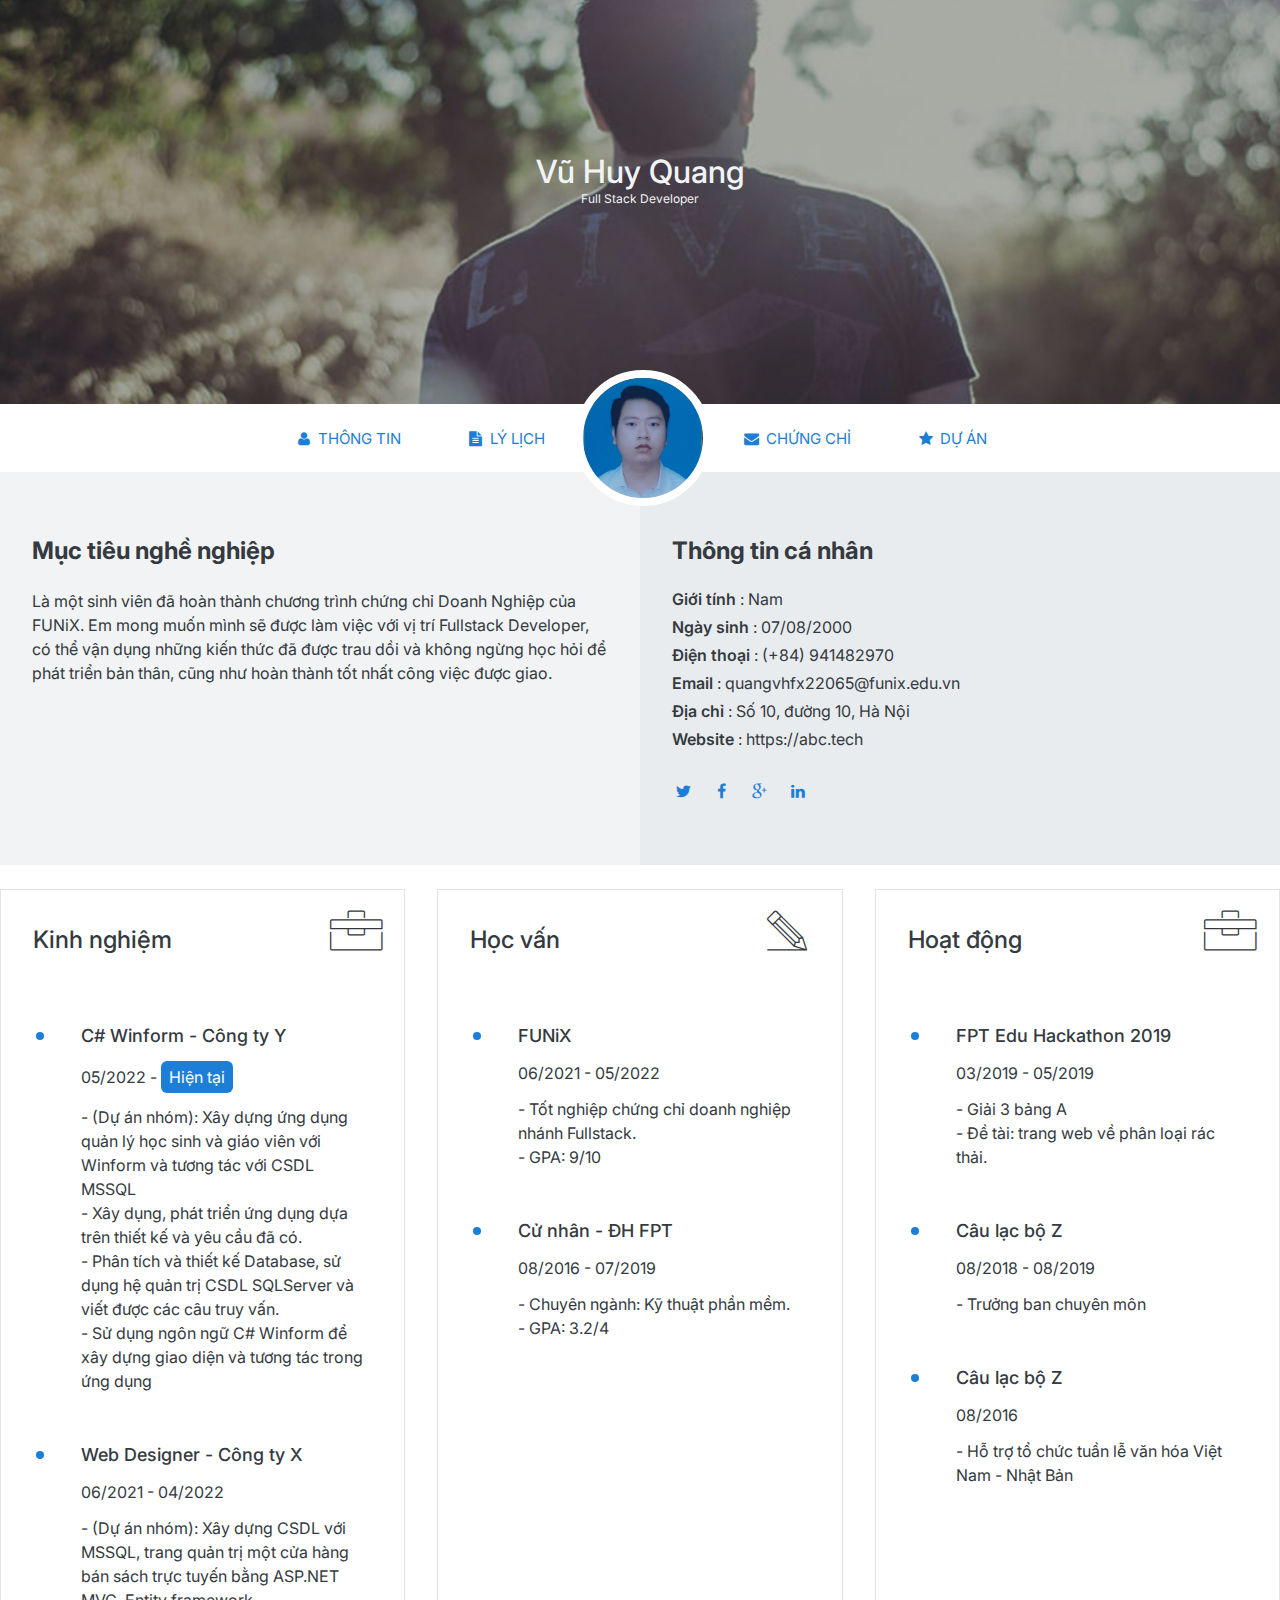
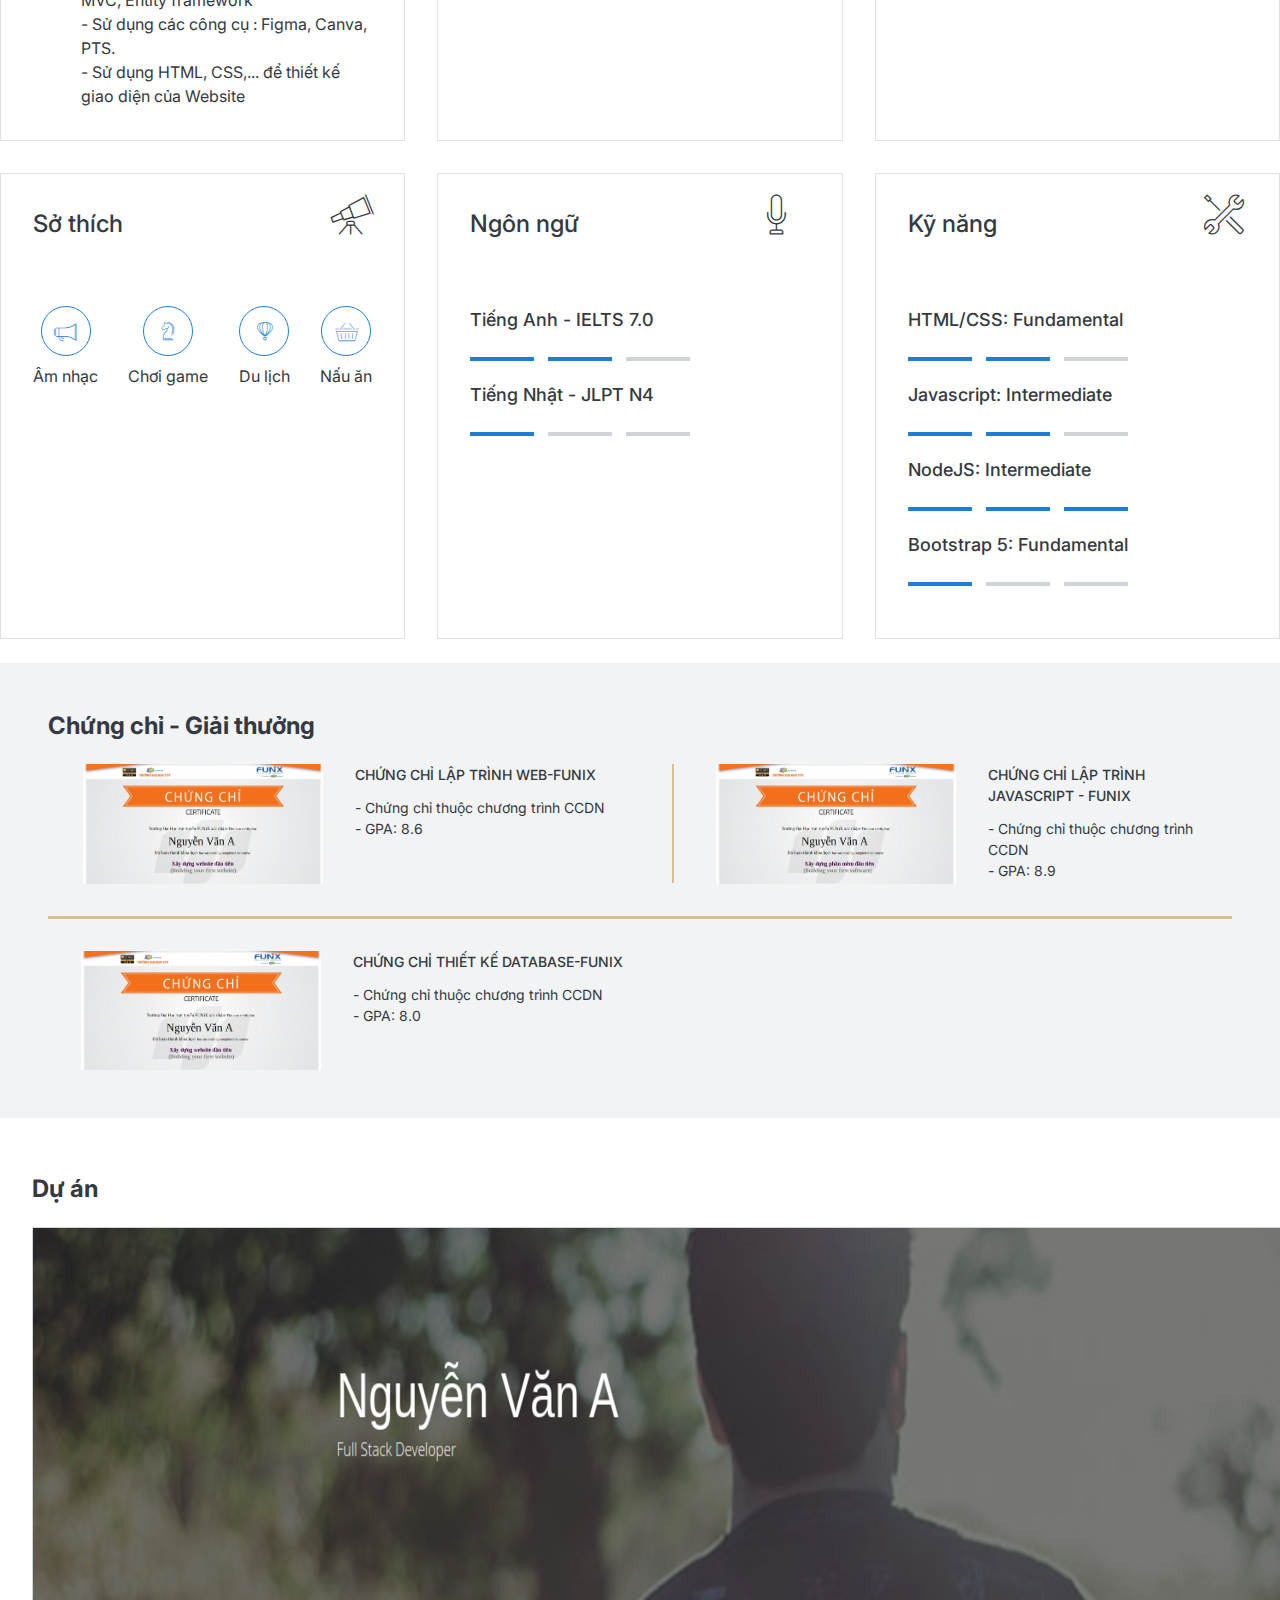
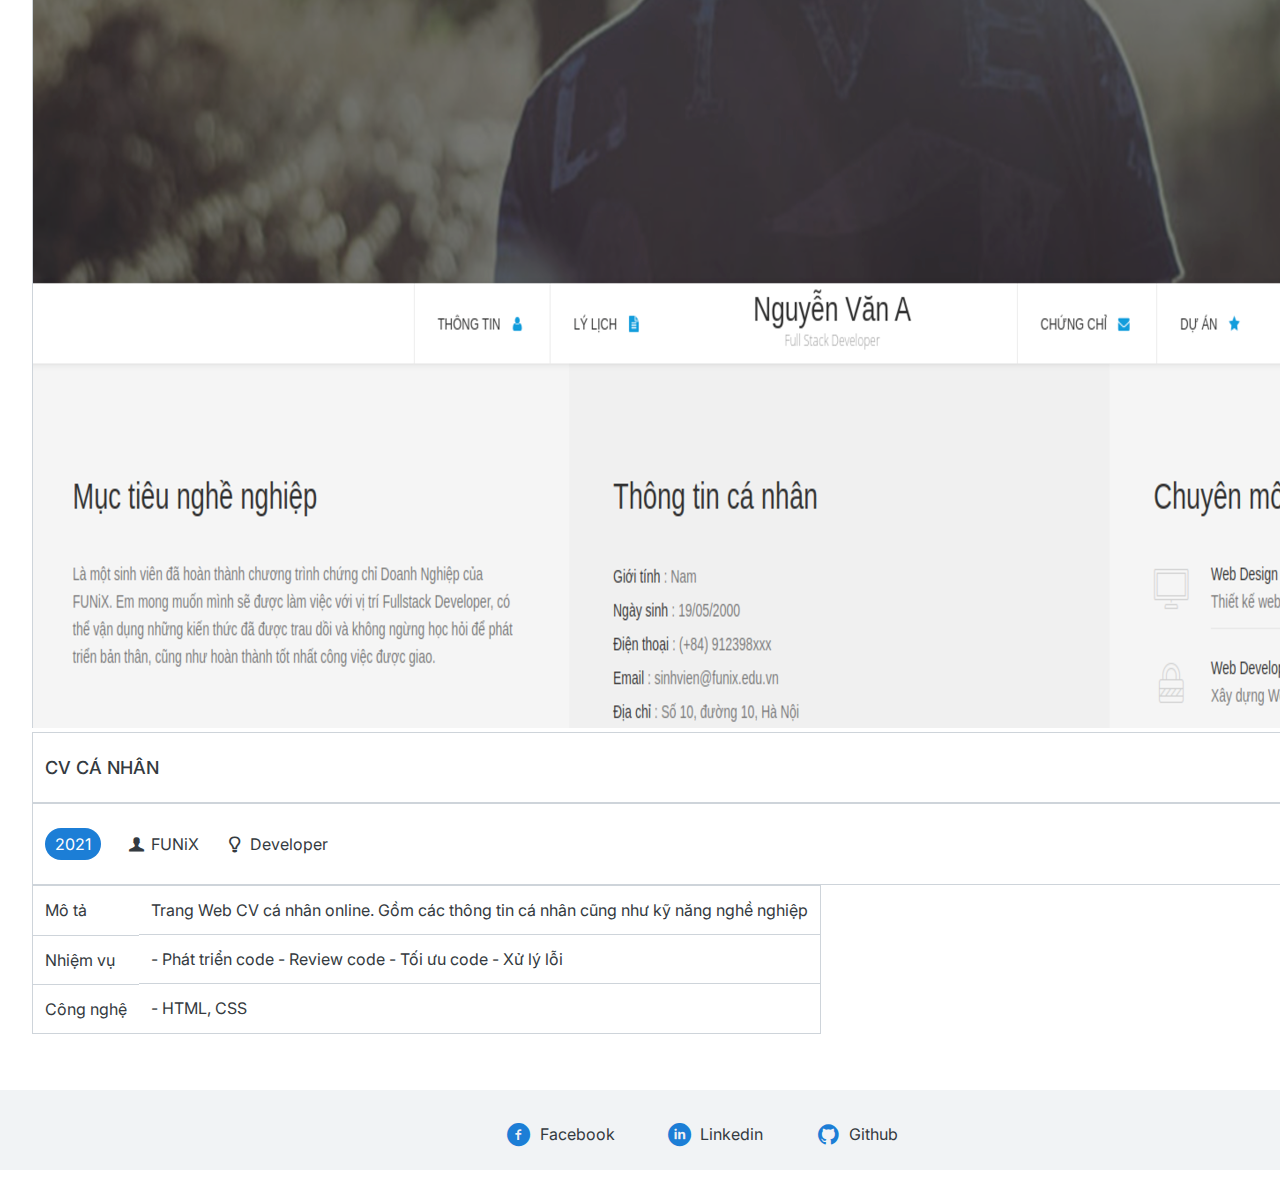
==== commit 86076ce3: "Update Responsive" ====
--- a/index.html
+++ b/index.html
@@ -51,7 +51,7 @@
 
         <!-- START NAVBAR -->
         <section id="nav-bar">
-            <nav class="nav-container">
+            <nav class="nav-container col-11">
                 <a href="#about">
                     <i class="icon-user nav-icon"></i>
                     Thông tin
@@ -79,7 +79,7 @@
 
         <!-- START THÔNG TIN CÁ NHÂN -->
         <section id="about">
-            <div class="about-container">
+            <div class="about-container col-11">
                 <div class="target">
                     <h2 class="section-title">Mục tiêu nghề nghiệp</h2>
                     <p>
@@ -116,7 +116,7 @@
 
         <!-- START THÔNG TIN NGHỀ NGHIỆP -->
         <section id="job-info">
-            <div class="job-container">
+            <div class="job-container col-11">
                 <div class="exp">
                     <div class="job-title">
                         <h2>Kinh nghiệm</h2>
@@ -330,7 +330,7 @@
 
         <!-- START CHỨNG CHỈ, GIẢI THƯỞNG -->
         <section id="certificate">
-            <div class="cert-container">
+            <div class="cert-container col-11">
                 <h2 class="section-title">Chứng chỉ - Giải thưởng</h2>
                 <div class="cert-content">
                     <div class="cert cert-1">
@@ -377,16 +377,18 @@
 
         <!-- START DỰ ÁN -->
         <section id="project">
-            <div class="project-container">
+            <div class="project-container col-11">
                 <h2 class="section-title">Dự án</h2>
-                <div class="project-content">
+                <div class="project-content col-12">
                     <div class="project-1">
                         <img
                             src="images/project_1.png"
                             alt="Dự án 1"
-                            class="project-img"
+                            class="project-img img-fluid"
                         />
-                        <div class="project-title">CV cá nhân</div>
+                        <div class="project-title">
+                            <a href="#">CV cá nhân</a>
+                        </div>
                         <div class="project-info">
                             <span class="project-time">2021</span>
                             <p>
@@ -398,7 +400,7 @@
                                 Developer
                             </p>
                         </div>
-                        <table class="#">
+                        <table class="col-12">
                             <tr>
                                 <td class="th">Mô tả</td>
                                 <td>
@@ -423,10 +425,10 @@
                         <img
                             src="images/project_2.png"
                             alt="Dự án 2"
-                            class="project-img"
+                            class="project-img img-fluid"
                         />
                         <div class="project-title">
-                            Trang web quản lý thú cưng
+                            <a href="#">Trang web quản lý thú cưng</a>
                         </div>
                         <div class="project-info">
                             <span class="project-time">2021</span>
@@ -466,9 +468,11 @@
                         <img
                             src="images/project_3.png"
                             alt="Dự án 3"
-                            class="project-img"
+                            class="project-img img-fluid"
                         />
-                        <div class="project-title">Trang web xem tin tức</div>
+                        <div class="project-title">
+                            <a href="#">Trang web xem tin tức</a>
+                        </div>
                         <div class="project-info">
                             <span class="project-time">2021</span>
                             <p>
@@ -509,7 +513,7 @@
 
         <!-- START LIÊN HỆ -->
         <section id="footer">
-            <div class="footer-container">
+            <div class="footer-container col-12">
                 <ul>
                     <li>
                         <i class="icon-facebook-circled footer-icon"></i>
--- a/css/style.css
+++ b/css/style.css
@@ -32,11 +32,10 @@
 .banner {
     display: block;
     width: 1400px;
-    margin: auto;
-    /* margin-bottom: 24px; */
+    margin: 0 auto;
     position: relative;
     filter: brightness(70%);
-    max-width: 100%;
+
     height: auto;
 }
 
@@ -75,7 +74,7 @@
 
 #nav-bar a:link,
 #nav-bar a:visited {
-    font-size: 16px;
+    font-size: 15px;
     text-decoration: none;
     text-transform: uppercase;
     color: #1c7ed6;
@@ -85,7 +84,6 @@
 /* CSS about */
 
 .about-container {
-    width: 1400px;
     margin: 0px auto;
     display: grid;
     grid-template-columns: 1fr 1fr;
@@ -147,13 +145,10 @@
 /* CSS Kinh nghiệm, Học vấn, Hoạt động */
 
 .job-container {
-    width: 1200px;
     margin: 24px auto;
     display: grid;
-    grid-template-columns: 1fr 1fr 1fr;
-    grid-template-rows: auto auto;
+    grid-template-columns: repeat(3, 1fr);
     gap: 32px;
-    /* align-items: center; */
     justify-content: center;
     color: #343a40;
     line-height: 1.5;
@@ -201,6 +196,7 @@
     padding: 4px 8px;
     background-color: #1c7ed6;
     border-radius: 6px;
+    display: inline-block;
 }
 
 .list {
@@ -285,7 +281,6 @@
 /* CSS chứng chỉ, giải thưởng */
 
 .cert-container {
-    width: 1400px;
     background-color: #f1f3f5;
     margin: 24px auto;
     padding: 48px;
@@ -315,6 +310,7 @@
 
 .cert-2 {
     padding-left: 32px;
+    position: relative;
 }
 
 .cert-2::before {
@@ -325,6 +321,7 @@
     margin-right: 10px;
     width: 3px;
 }
+
 .cert-3 {
     padding-top: 32px;
     padding-left: 16px;
@@ -350,9 +347,8 @@
 /* CSS Dự án */
 
 .project-container {
-    width: 1400px;
     margin: 24px auto;
-    padding: 48px;
+    padding: 32px;
     color: #343a40;
 }
 
@@ -365,7 +361,6 @@
 }
 
 .project-img {
-    width: 400px;
     border: 1px solid #ced4da;
     border-bottom: none;
 }
@@ -378,14 +373,26 @@
     border: 1px solid #ced4da;
 }
 
+.project-title a:link,
+.project-title a:visited {
+    color: #343a40;
+    text-decoration: none;
+    cursor: pointer;
+}
+
 .project-info {
     font-size: 16px;
     display: flex;
     align-items: center;
     justify-content: flex-start;
+    flex-wrap: wrap;
     gap: 24px;
     padding: 24px 12px;
     border: 1px solid #ced4da;
+}
+
+.project-info p {
+    margin-bottom: 0;
 }
 
 .project-time {
@@ -396,8 +403,7 @@
 }
 
 table {
-    width: 400px;
-    height: 266px;
+    /* width: 400px; */
     border-collapse: collapse;
     border: 1px solid #ced4da;
     font-size: 16px;
--- a/css/laptop.css
+++ b/css/laptop.css
@@ -1,2 +1 @@
-/* @media (max-width: 768px) {
-} */
+
--- a/css/tablet.css
+++ b/css/tablet.css
@@ -2,7 +2,7 @@
     /* BANNER */
 
     .banner-text h1 {
-        font-size: 1.3em;
+        font-size: 1.5em;
         font-weight: 500;
     }
 
@@ -24,7 +24,7 @@
 
     #nav-bar a:link,
     #nav-bar a:visited {
-        font-size: 0.8em;
+        font-size: 0.85em;
     }
 
     .bonus {
@@ -33,12 +33,75 @@
 
     /* ABOUT */
 
-    .about-container {
-        width: 750px;
-        margin: 0 auto;
-    }
-
     .target p {
         line-height: 1.5;
     }
+
+    /* JOB INFO */
+
+    .job-container {
+        grid-template-columns: repeat(2, 1fr);
+    }
+
+    /* CERTIFICATE */
+
+    .cert-container {
+        width: 700px;
+    }
+
+    .cert {
+        flex-direction: column;
+        justify-content: flex-start;
+        gap: 18px;
+    }
+
+    .cert-2::before {
+        content: "";
+        background-color: #d6c08d;
+        display: inline-block;
+        position: absolute;
+        top: 0;
+        left: 0;
+        height: 250px;
+        width: 2px;
+    }
+
+    .cert-3 {
+        padding-left: 0;
+    }
+
+    /* PROJECT */
+
+    .project-container {
+        padding: 24px;
+    }
+
+    .project-content {
+        gap: 4px;
+    }
+
+    .project-title {
+        font-size: 0.8em;
+        padding: 12px;
+        height: 64px;
+    }
+
+    .project-info {
+        font-size: 0.8em;
+        padding: 12px 6px;
+    }
+
+    .project-info p {
+        margin-bottom: 0;
+    }
+
+    table {
+        font-size: 0.8em;
+    }
+
+    /* FOOTER */
+
+    .footer-icon {
+        font-size: 1em;
+    }
 }
--- a/css/mobile.css
+++ b/css/mobile.css
@@ -7,6 +7,7 @@
         flex-direction: column;
         gap: 12px;
         align-items: flex-start;
+        margin-left: 48px;
     }
 
     .bonus {
@@ -16,8 +17,74 @@
     /* ABOUT */
 
     .about-container {
-        width: 500px;
+        width: 450px;
         margin: 0px auto;
         grid-template-columns: 1fr;
     }
+
+    /* JOB INFO */
+
+    .job-container {
+        width: 450px;
+        grid-template-columns: 1fr;
+    }
+
+    /* CERTIFICATE */
+
+    .cert-container {
+        width: 450px;
+    }
+
+    .cert-content {
+        grid-template-columns: 1fr;
+    }
+
+    .cert {
+        flex-direction: column;
+        justify-content: flex-start;
+        gap: 18px;
+    }
+
+    .cert-2,
+    .cert-1 {
+        padding-left: 0;
+        padding-top: 32px;
+    }
+
+    .cert-2::before {
+        content: "";
+        display: none;
+    }
+
+    /* PROJECT */
+
+    .project-content {
+        flex-direction: column;
+        gap: 24px;
+        width: 80%;
+    }
+
+    .project-title {
+        font-size: 1em;
+        padding: 24px;
+    }
+
+    .project-info {
+        font-size: 1em;
+        padding: 24px 12px;
+    }
+
+    .project-info p {
+        margin-bottom: 0;
+    }
+
+    table {
+        font-size: 1em;
+    }
+
+    /* FOOTER */
+
+    .footer-icon {
+        font-size: 1em;
+    }
 }
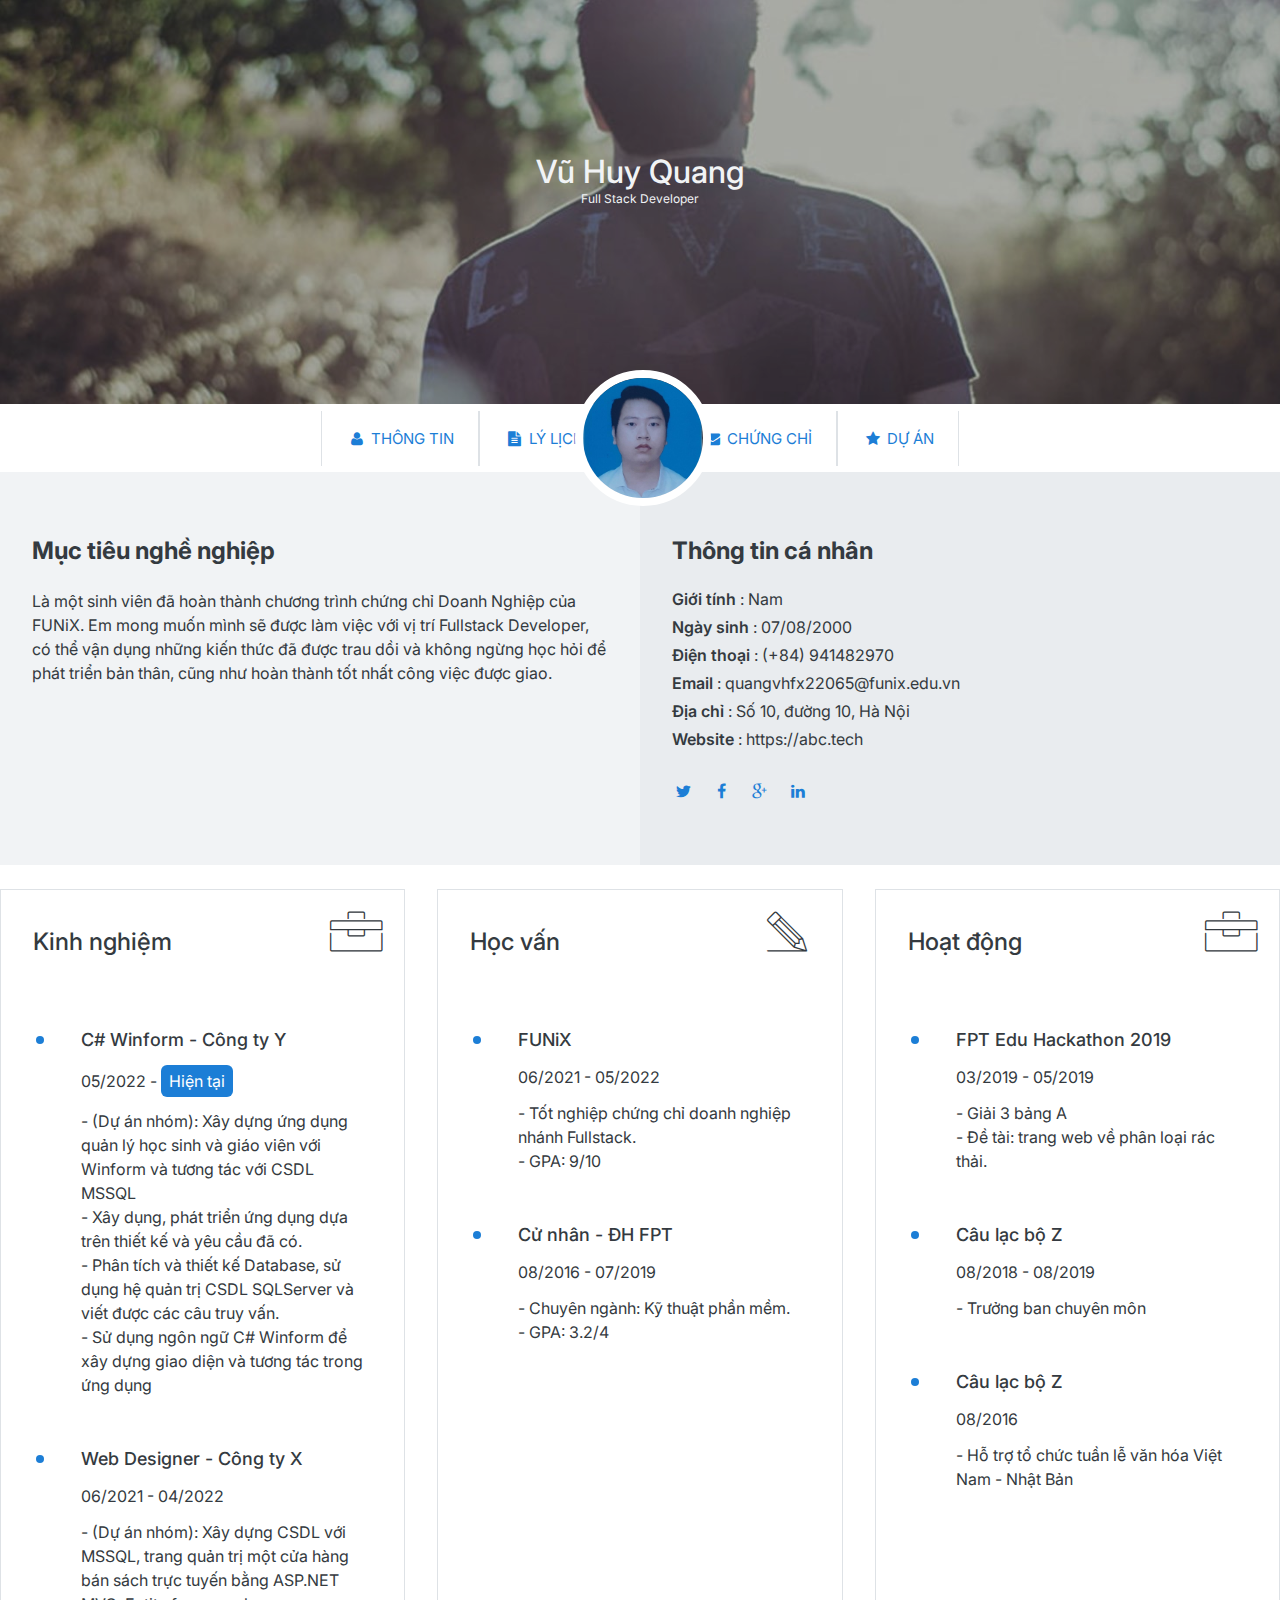
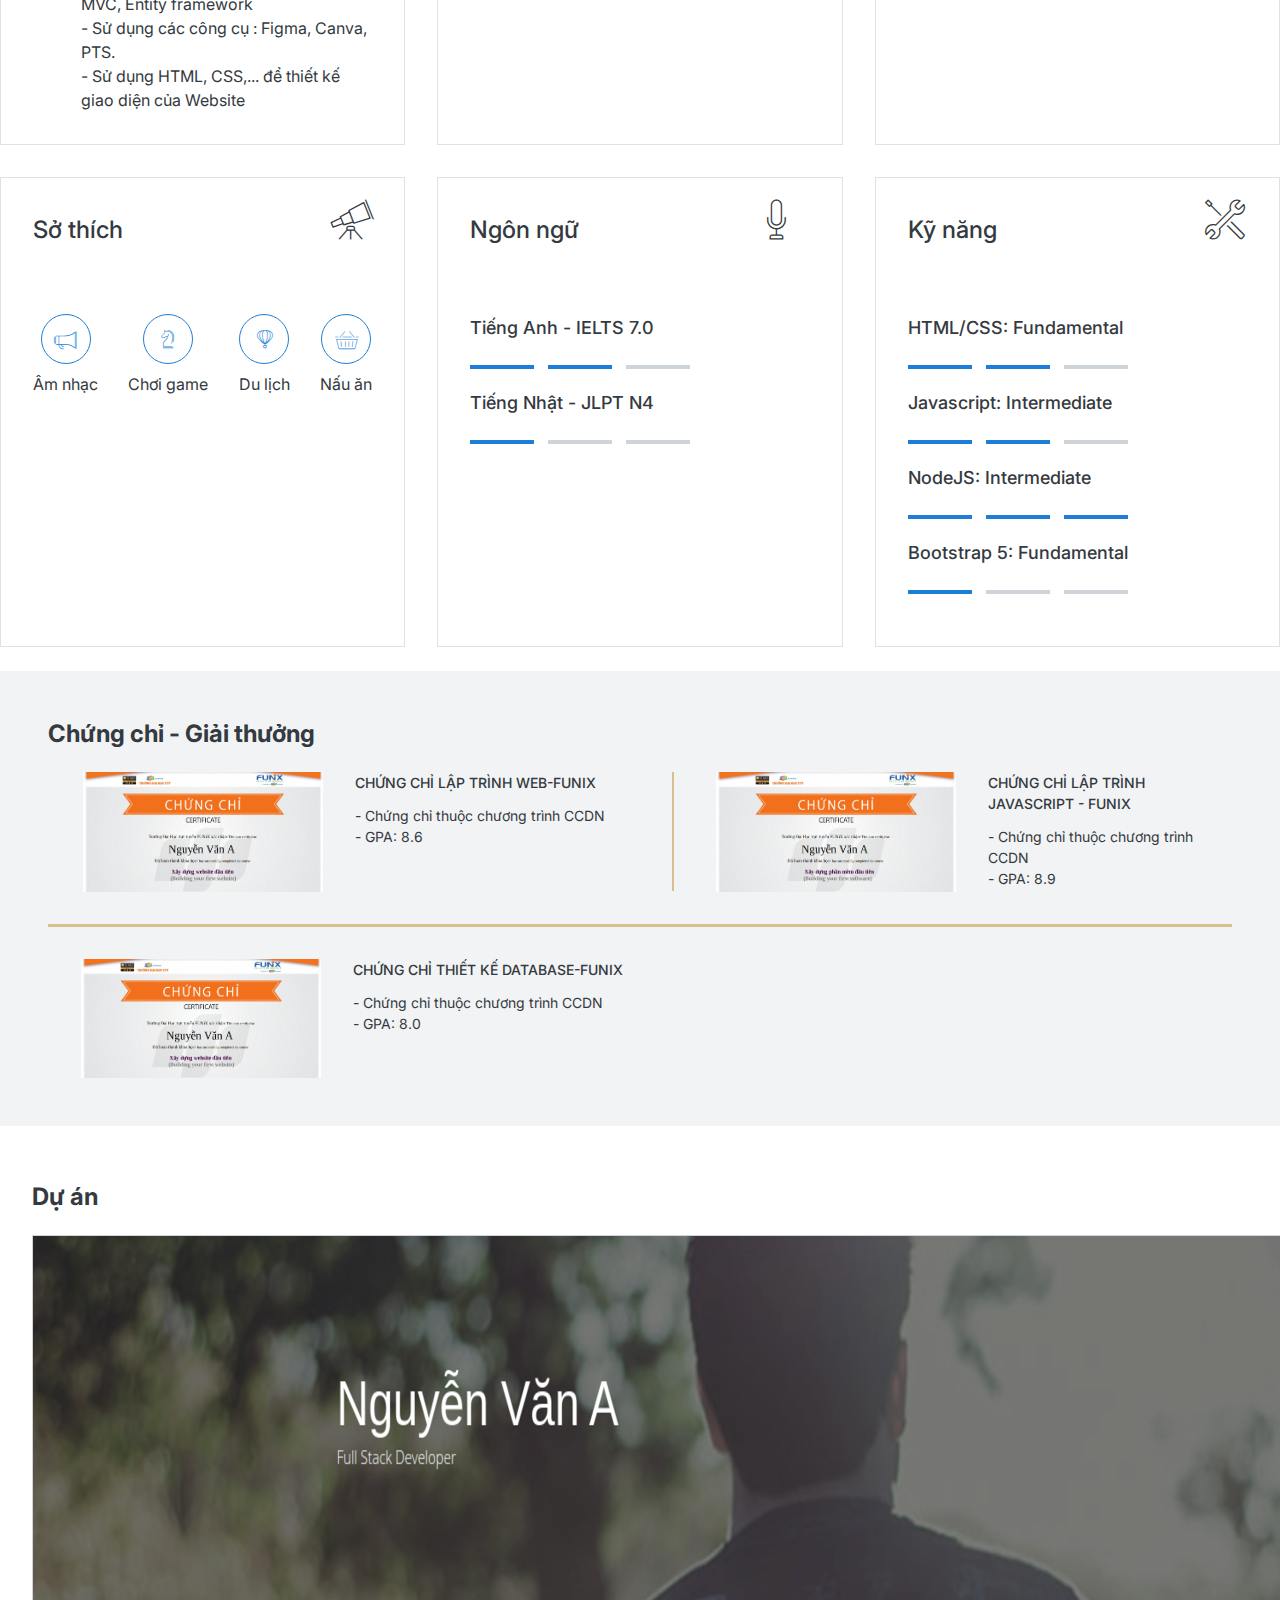
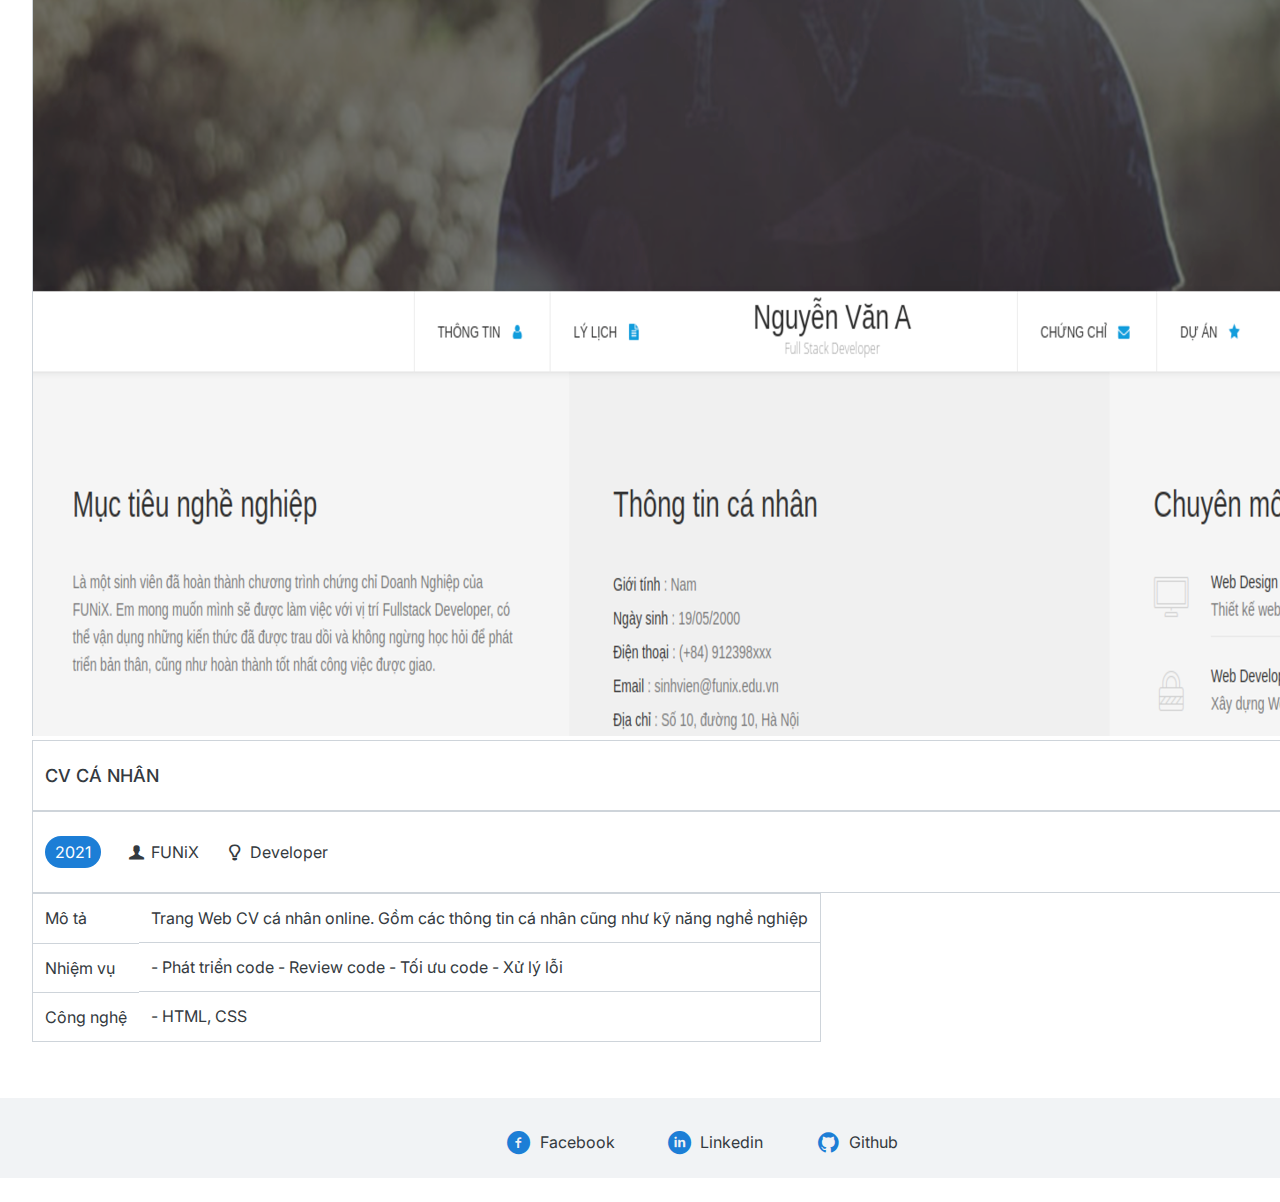
==== commit 9a830a08: "Update asm" ====
--- a/index.html
+++ b/index.html
@@ -6,13 +6,13 @@
         <meta name="viewport" content="width=device-width, initial-scale=1.0" />
 
         <!-- CSS -->
-        <link rel="stylesheet" href="./css/style.css" />
+        <link rel="stylesheet" href="./css/laptop.css" />
         <link rel="stylesheet" href="./css/font.css" />
-        <link rel="stylesheet" href="./css/laptop.css" />
         <link rel="stylesheet" href="./css/tablet.css" />
         <link rel="stylesheet" href="./css/mobile.css" />
         <!-- Title -->
         <title>Assignment 03</title>
+        <!-- Font -->
         <link rel="preconnect" href="https://fonts.googleapis.com" />
         <link rel="preconnect" href="https://fonts.gstatic.com" crossorigin />
         <link
@@ -51,7 +51,7 @@
 
         <!-- START NAVBAR -->
         <section id="nav-bar">
-            <nav class="nav-container col-11">
+            <nav class="nav-container col-11 mx-auto">
                 <a href="#about">
                     <i class="icon-user nav-icon"></i>
                     Thông tin
@@ -64,7 +64,7 @@
                     <p>Vũ Huy Quang</p>
                     <span>Full Stack Developer</span>
                 </div> -->
-                <img src="images/avatar.jpg" alt="avatar" class="bonus" />
+                <img src="images/avatar.jpg" alt="avatar" class="bonus mx-4" />
                 <a href="#certificate">
                     <i class="icon-mail-alt nav-icon"></i>
                     Chứng chỉ
@@ -380,132 +380,138 @@
             <div class="project-container col-11">
                 <h2 class="section-title">Dự án</h2>
                 <div class="project-content col-12">
-                    <div class="project-1">
-                        <img
-                            src="images/project_1.png"
-                            alt="Dự án 1"
-                            class="project-img img-fluid"
-                        />
-                        <div class="project-title">
-                            <a href="#">CV cá nhân</a>
-                        </div>
-                        <div class="project-info">
-                            <span class="project-time">2021</span>
-                            <p>
-                                <i class="icon-user-1"></i>
-                                FUNiX
-                            </p>
-                            <p>
-                                <i class="icon-lamp"></i>
-                                Developer
-                            </p>
-                        </div>
-                        <table class="col-12">
-                            <tr>
-                                <td class="th">Mô tả</td>
-                                <td>
-                                    Trang Web CV cá nhân online. Gồm các thông
-                                    tin cá nhân cũng như kỹ năng nghề nghiệp
-                                </td>
-                            </tr>
-                            <tr>
-                                <td>Nhiệm vụ</td>
-                                <td>
-                                    - Phát triển code - Review code - Tối ưu
-                                    code - Xử lý lỗi
-                                </td>
-                            </tr>
-                            <tr>
-                                <td>Công nghệ</td>
-                                <td>- HTML, CSS</td>
-                            </tr>
-                        </table>
-                    </div>
-                    <div class="project-2">
-                        <img
-                            src="images/project_2.png"
-                            alt="Dự án 2"
-                            class="project-img img-fluid"
-                        />
-                        <div class="project-title">
-                            <a href="#">Trang web quản lý thú cưng</a>
-                        </div>
-                        <div class="project-info">
-                            <span class="project-time">2021</span>
-                            <p>
-                                <i class="icon-user-1"></i>
-                                FUNiX
-                            </p>
-                            <p>
-                                <i class="icon-lamp"></i>
-                                Developer
-                            </p>
-                        </div>
-                        <table class="#">
-                            <tr>
-                                <td class="th">Mô tả</td>
-                                <td>
-                                    Ứng dụng giúp quản lý các thông tin của thú
-                                    cưng như: cân nặng, giống, tình trạng tiêm
-                                    chủng, ... Bao gồm các chức năng
-                                    thêm/sửa/xóa.
-                                </td>
-                            </tr>
-                            <tr>
-                                <td>Nhiệm vụ</td>
-                                <td>
-                                    - Phát triển code - Review code - Tối ưu
-                                    code - Xử lý lỗi
-                                </td>
-                            </tr>
-                            <tr>
-                                <td>Công nghệ</td>
-                                <td>- HTML, CSS, Javascript</td>
-                            </tr>
-                        </table>
-                    </div>
-                    <div class="project-3">
-                        <img
-                            src="images/project_3.png"
-                            alt="Dự án 3"
-                            class="project-img img-fluid"
-                        />
-                        <div class="project-title">
-                            <a href="#">Trang web xem tin tức</a>
-                        </div>
-                        <div class="project-info">
-                            <span class="project-time">2021</span>
-                            <p>
-                                <i class="icon-user-1"></i>
-                                FUNiX
-                            </p>
-                            <p>
-                                <i class="icon-lamp"></i>
-                                Developer
-                            </p>
-                        </div>
-                        <table class="#">
-                            <tr>
-                                <td class="th">Mô tả</td>
-                                <td>
-                                    Trang Web xem tin tức từ nhiều nguồn khác
-                                    nhau, người dùng có thể tìm kiếm các tin tức
-                                    dựa theo các từ khóa
-                                </td>
-                            </tr>
-                            <tr>
-                                <td>Nhiệm vụ</td>
-                                <td>
-                                    - Phát triển code - Review code - Tối ưu
-                                    code - Xử lý lỗi
-                                </td>
-                            </tr>
-                            <tr>
-                                <td>Công nghệ</td>
-                                <td>- HTML, CSS, Javascript</td>
-                            </tr>
-                        </table>
-                    </div>
+                    <a href="digital-cv.html" target="_blank">
+                        <div class="project-1">
+                            <img
+                                src="images/project_1.png"
+                                alt="Dự án 1"
+                                class="project-img img-fluid"
+                            />
+                            <div class="project-title">CV cá nhân</div>
+                            <div class="project-info">
+                                <span class="project-time">2021</span>
+                                <p>
+                                    <i class="icon-user-1"></i>
+                                    FUNiX
+                                </p>
+                                <p>
+                                    <i class="icon-lamp"></i>
+                                    Developer
+                                </p>
+                            </div>
+                            <table class="col-12">
+                                <tr>
+                                    <td class="th">Mô tả</td>
+                                    <td>
+                                        Trang Web CV cá nhân online. Gồm các
+                                        thông tin cá nhân cũng như kỹ năng nghề
+                                        nghiệp
+                                    </td>
+                                </tr>
+                                <tr>
+                                    <td>Nhiệm vụ</td>
+                                    <td>
+                                        - Phát triển code - Review code - Tối ưu
+                                        code - Xử lý lỗi
+                                    </td>
+                                </tr>
+                                <tr>
+                                    <td>Công nghệ</td>
+                                    <td>- HTML, CSS</td>
+                                </tr>
+                            </table>
+                        </div>
+                    </a>
+
+                    <a href="digital-cv.html" target="_blank">
+                        <div class="project-2">
+                            <img
+                                src="images/project_2.png"
+                                alt="Dự án 2"
+                                class="project-img img-fluid"
+                            />
+                            <div class="project-title">
+                                Trang web quản lý thú cưng
+                            </div>
+                            <div class="project-info">
+                                <span class="project-time">2021</span>
+                                <p>
+                                    <i class="icon-user-1"></i>
+                                    FUNiX
+                                </p>
+                                <p>
+                                    <i class="icon-lamp"></i>
+                                    Developer
+                                </p>
+                            </div>
+                            <table class="#">
+                                <tr>
+                                    <td class="th">Mô tả</td>
+                                    <td>
+                                        Ứng dụng giúp quản lý các thông tin của
+                                        thú cưng như: cân nặng, giống, tình
+                                        trạng tiêm chủng, ... Bao gồm các chức
+                                        năng thêm/sửa/xóa.
+                                    </td>
+                                </tr>
+                                <tr>
+                                    <td>Nhiệm vụ</td>
+                                    <td>
+                                        - Phát triển code - Review code - Tối ưu
+                                        code - Xử lý lỗi
+                                    </td>
+                                </tr>
+                                <tr>
+                                    <td>Công nghệ</td>
+                                    <td>- HTML, CSS, Javascript</td>
+                                </tr>
+                            </table>
+                        </div>
+                    </a>
+                    <a href="digital-cv.html" target="_blank">
+                        <div class="project-3">
+                            <img
+                                src="images/project_3.png"
+                                alt="Dự án 3"
+                                class="project-img img-fluid"
+                            />
+                            <div class="project-title">
+                                Trang web xem tin tức
+                            </div>
+                            <div class="project-info">
+                                <span class="project-time">2021</span>
+                                <p>
+                                    <i class="icon-user-1"></i>
+                                    FUNiX
+                                </p>
+                                <p>
+                                    <i class="icon-lamp"></i>
+                                    Developer
+                                </p>
+                            </div>
+                            <table class="#">
+                                <tr>
+                                    <td class="th">Mô tả</td>
+                                    <td>
+                                        Trang Web xem tin tức từ nhiều nguồn
+                                        khác nhau, người dùng có thể tìm kiếm
+                                        các tin tức dựa theo các từ khóa
+                                    </td>
+                                </tr>
+                                <tr>
+                                    <td>Nhiệm vụ</td>
+                                    <td>
+                                        - Phát triển code - Review code - Tối ưu
+                                        code - Xử lý lỗi
+                                    </td>
+                                </tr>
+                                <tr>
+                                    <td>Công nghệ</td>
+                                    <td>- HTML, CSS, Javascript</td>
+                                </tr>
+                            </table>
+                        </div>
+                    </a>
                 </div>
             </div>
         </section>
--- a/css/laptop.css
+++ b/css/laptop.css
@@ -1 +1,496 @@
-
+/*
+SPACING SYSTEM (px)
+2 / 4 / 8 / 12 / 16 / 24 / 32 / 48 / 64 / 80 / 96 / 128
+
+FONT SIZE SYSTEM (px)
+10 / 12 / 14 / 16 / 18 / 20 / 24 / 30 / 36 / 44 / 52 / 62 / 74 / 86 / 98
+*/
+
+/* text color: #343a40 */
+
+* {
+    margin: 0px;
+    padding: 0;
+    box-sizing: border-box;
+}
+
+html {
+    overflow-x: hidden;
+}
+
+body {
+    font-family: "Inter", sans-serif;
+}
+
+/* CSS banner */
+
+.banner-text h1 {
+    font-size: 2em;
+    font-weight: 500;
+}
+
+.banner-text span {
+    font-size: 12px;
+}
+
+.banner {
+    display: block;
+    width: 1400px;
+    margin: 0 auto;
+    position: relative;
+    /*Giảm độ sáng của ảnh */
+    filter: brightness(70%);
+    height: auto;
+}
+
+.banner-text {
+    color: #f1f3f5;
+    text-align: center;
+    line-height: 1.1;
+    /* Điều chỉnh vị trí của Banner text */
+    position: absolute;
+    top: 20%;
+    left: 50%;
+    transform: translate(-50%, -50%);
+}
+
+/* CSS Navbar */
+
+.nav-container {
+    display: flex;
+    align-items: center;
+    justify-content: center;
+    gap: 0;
+}
+
+.nav-text {
+    display: inline-block;
+    text-align: center;
+    color: #212529;
+}
+
+.nav-text p {
+    font-size: 24px;
+}
+
+.nav-text span {
+    font-size: 12px;
+}
+
+#nav-bar a:link,
+#nav-bar a:visited {
+    font-size: 15px;
+    text-decoration: none;
+    text-transform: uppercase;
+    color: #1c7ed6;
+    cursor: pointer;
+}
+
+#nav-bar a {
+    padding: 18px 24px;
+    border-left: 1px solid #dee2e6;
+    border-right: 1px solid #dee2e6;
+}
+
+/* CSS about */
+
+.about-container {
+    margin: 0px auto;
+    display: grid;
+    grid-template-columns: 1fr 1fr;
+    color: #343a40;
+}
+
+.target {
+    background: #f1f3f5;
+    padding: 64px 32px;
+}
+
+.section-title {
+    font-size: 24px;
+    margin-bottom: 24px;
+}
+
+.target p {
+    font-size: 16px;
+    line-height: 1.5;
+}
+
+.personal-info {
+    background: #e9ecef;
+    padding: 64px 32px;
+}
+
+.info {
+    display: flex;
+    flex-direction: column;
+    gap: 8px;
+    margin-bottom: 32px;
+    padding-left: 0;
+}
+
+.info li {
+    list-style: none;
+}
+
+.info li span {
+    font-weight: 600;
+}
+
+.link-web a:link,
+.link-web a:visited {
+    color: #1c7ed6;
+    cursor: pointer;
+}
+
+.link-web a {
+    margin-right: 12px;
+}
+
+.link-web a:last-child {
+    margin-left: 0;
+}
+
+/* CSS job info */
+
+/* CSS Kinh nghiệm, Học vấn, Hoạt động */
+
+.job-container {
+    margin: 24px auto;
+    display: grid;
+    /* Chia container thành 3 cột bằng nhau */
+    grid-template-columns: repeat(3, 1fr);
+    gap: 32px;
+    justify-content: center;
+    color: #343a40;
+    line-height: 1.5;
+}
+
+/* Bo viền */
+.exp,
+.education,
+.work,
+.hobby,
+.language,
+.skill {
+    padding: 32px;
+    border: 1px solid #dee2e6;
+}
+
+.job-title {
+    display: flex;
+    align-items: center;
+    justify-content: space-between;
+    margin-bottom: 64px;
+}
+
+.job-container h2 {
+    font-size: 24px;
+    font-weight: 500;
+}
+
+.job-icon {
+    font-size: 40px;
+    /* Điều chỉnh vị trí của icon */
+    transform: translate(50%, -25%);
+    width: 25%;
+}
+
+.title-content {
+    font-size: 18px;
+    font-weight: 500;
+}
+
+.time {
+    margin: 12px auto;
+}
+
+.time span {
+    color: #fff;
+    padding: 4px 8px;
+    background-color: #1c7ed6;
+    border-radius: 6px;
+    /* điều chỉnh cho chữ luôn cùng 1 dòng */
+    display: inline-block;
+}
+
+.list {
+    list-style: none;
+    display: flex;
+    flex-direction: column;
+    gap: 48px;
+}
+
+.li-bonus {
+    position: relative;
+    margin: 0;
+    padding-left: 48px;
+}
+
+/* Tạo chấm xanh trước list item */
+.li-bonus::before {
+    content: "";
+    border-radius: 50%;
+    background-color: #1c7ed6;
+    position: absolute;
+    top: 10px;
+    left: 3px;
+    height: 8px;
+    width: 8px;
+}
+
+/* CSS Sở thích, Ngôn ngữ, Kỹ năng */
+
+.hobby-content {
+    display: flex;
+    flex-wrap: wrap;
+    gap: 4px;
+    align-items: center;
+    justify-content: space-between;
+}
+
+/* Tạo viền tròn cho icon */
+.hobby-icon-1,
+.hobby-icon-2 {
+    width: 24px;
+    height: 24px;
+    padding: 24px;
+    border: 1px solid #1c7ed6;
+    border-radius: 50%;
+    color: #1c7ed6;
+    position: relative;
+    font-size: 18px;
+}
+
+.hobby-icon-1::before {
+    position: absolute;
+    top: 32%;
+    left: 26%;
+}
+
+.hobby-icon-2::before {
+    position: absolute;
+    top: 31%;
+    left: 34%;
+}
+
+.icon-container {
+    display: flex;
+    flex-direction: column;
+    align-items: center;
+    gap: 8px;
+}
+
+/* Tạo thanh kỹ năng */
+.point {
+    background: #1c7ed6;
+    display: inline-block;
+    height: 4px;
+    margin-right: 10px;
+    width: 64px;
+}
+
+.non-point {
+    background: #ced4da;
+    display: inline-block;
+    height: 4px;
+    margin-right: 10px;
+    width: 64px;
+}
+
+/* CSS chứng chỉ, giải thưởng */
+
+.cert-container {
+    background-color: #f1f3f5;
+    margin: 24px auto;
+    padding: 48px;
+    color: #343a40;
+}
+
+.cert-content {
+    display: grid;
+    grid-template-columns: 1fr 1fr;
+    gap: 0px;
+    align-content: center;
+    justify-content: space-between;
+}
+
+.cert {
+    display: flex;
+    align-items: flex-start;
+    justify-content: center;
+    gap: 32px;
+}
+
+.cert-1,
+.cert-2 {
+    padding-bottom: 32px;
+    border-bottom: 3px solid #d6c08d;
+}
+
+.cert-2 {
+    padding-left: 32px;
+    position: relative;
+}
+
+.cert-2::before {
+    content: "";
+    background-color: #d6c08d;
+    display: inline-block;
+    height: 119px;
+    margin-right: 10px;
+    width: 3px;
+}
+
+.cert-3 {
+    padding-top: 32px;
+    padding-left: 16px;
+}
+
+.cert span {
+    font-size: 14px;
+    display: inline-block;
+    margin-bottom: 12px;
+    font-weight: 500;
+    text-transform: uppercase;
+}
+
+.cert p {
+    font-size: 14px;
+    line-height: 1.5;
+}
+
+.img-cert {
+    width: 240px;
+}
+
+/* CSS Dự án */
+
+.project-container {
+    margin: 24px auto;
+    padding: 32px;
+    color: #343a40;
+}
+
+.project-content {
+    display: flex;
+    align-items: flex-start;
+    justify-content: space-between;
+    gap: 24px;
+    border-collapse: collapse;
+}
+
+.project-content a:link,
+.project-content a:visited {
+    color: #343a40;
+    text-decoration: none;
+    cursor: pointer;
+}
+
+.project-img {
+    border: 1px solid #ced4da;
+    border-bottom: none;
+}
+
+.project-title {
+    font-size: 18px;
+    font-weight: 500;
+    text-transform: uppercase;
+    padding: 24px 12px;
+    border: 1px solid #ced4da;
+}
+
+.project-title a:link,
+.project-title a:visited {
+    color: #343a40;
+    text-decoration: none;
+    cursor: pointer;
+}
+
+.project-info {
+    font-size: 16px;
+    display: flex;
+    align-items: center;
+    justify-content: flex-start;
+    flex-wrap: wrap;
+    gap: 24px;
+    padding: 24px 12px;
+    border: 1px solid #ced4da;
+}
+
+.project-info p {
+    margin-bottom: 0;
+}
+
+.project-time {
+    color: #fff;
+    padding: 6px 10px;
+    background-color: #1c7ed6;
+    border-radius: 100px;
+}
+
+table {
+    /* width: 400px; */
+    border-collapse: collapse;
+    border: 1px solid #ced4da;
+    font-size: 16px;
+    line-height: 1.5;
+}
+
+tr td:first-child {
+    display: flex;
+    align-items: flex-start;
+    border-bottom: none;
+}
+
+.th {
+    border-top: none;
+}
+
+td {
+    border-bottom: 1px solid #ced4da;
+    border-top: 1px solid #ced4da;
+    padding: 12px;
+    text-align: left;
+}
+
+/* CSS footer */
+
+.footer-container {
+    width: 1400px;
+    height: 80px;
+    margin: 24px auto;
+    background-color: #f1f3f5;
+    color: #343a40;
+    font-size: 16px;
+}
+
+.footer-icon {
+    color: #1c7ed6;
+    font-size: 24px;
+}
+
+.footer-container ul {
+    list-style: none;
+    display: flex;
+    align-items: center;
+    justify-content: center;
+    gap: 48px;
+    padding-top: 30px;
+}
+
+.footer-container li {
+    display: flex;
+    align-items: center;
+    justify-content: space-between;
+    gap: 4px;
+}
+
+/* CSS năng cao */
+
+.bonus {
+    width: 68px;
+    border: 4px solid #fff;
+    border-radius: 50%;
+    transform: scale(2);
+}
--- a/css/tablet.css
+++ b/css/tablet.css
@@ -4,6 +4,7 @@
     .banner-text h1 {
         font-size: 1.5em;
         font-weight: 500;
+        margin-bottom: 0;
     }
 
     .banner-text span {
@@ -19,7 +20,7 @@
     /* NAVBAR */
 
     .nav-container {
-        padding: 16px 0;
+        padding: 0;
     }
 
     #nav-bar a:link,
@@ -29,6 +30,10 @@
 
     .bonus {
         display: none;
+    }
+
+    #nav-bar a {
+        padding: auto 24px;
     }
 
     /* ABOUT */
--- a/css/mobile.css
+++ b/css/mobile.css
@@ -8,10 +8,16 @@
         gap: 12px;
         align-items: flex-start;
         margin-left: 48px;
+        padding: 16px 0;
     }
 
     .bonus {
         display: none;
+    }
+
+    #nav-bar a {
+        border: none;
+        padding: 0;
     }
 
     /* ABOUT */
